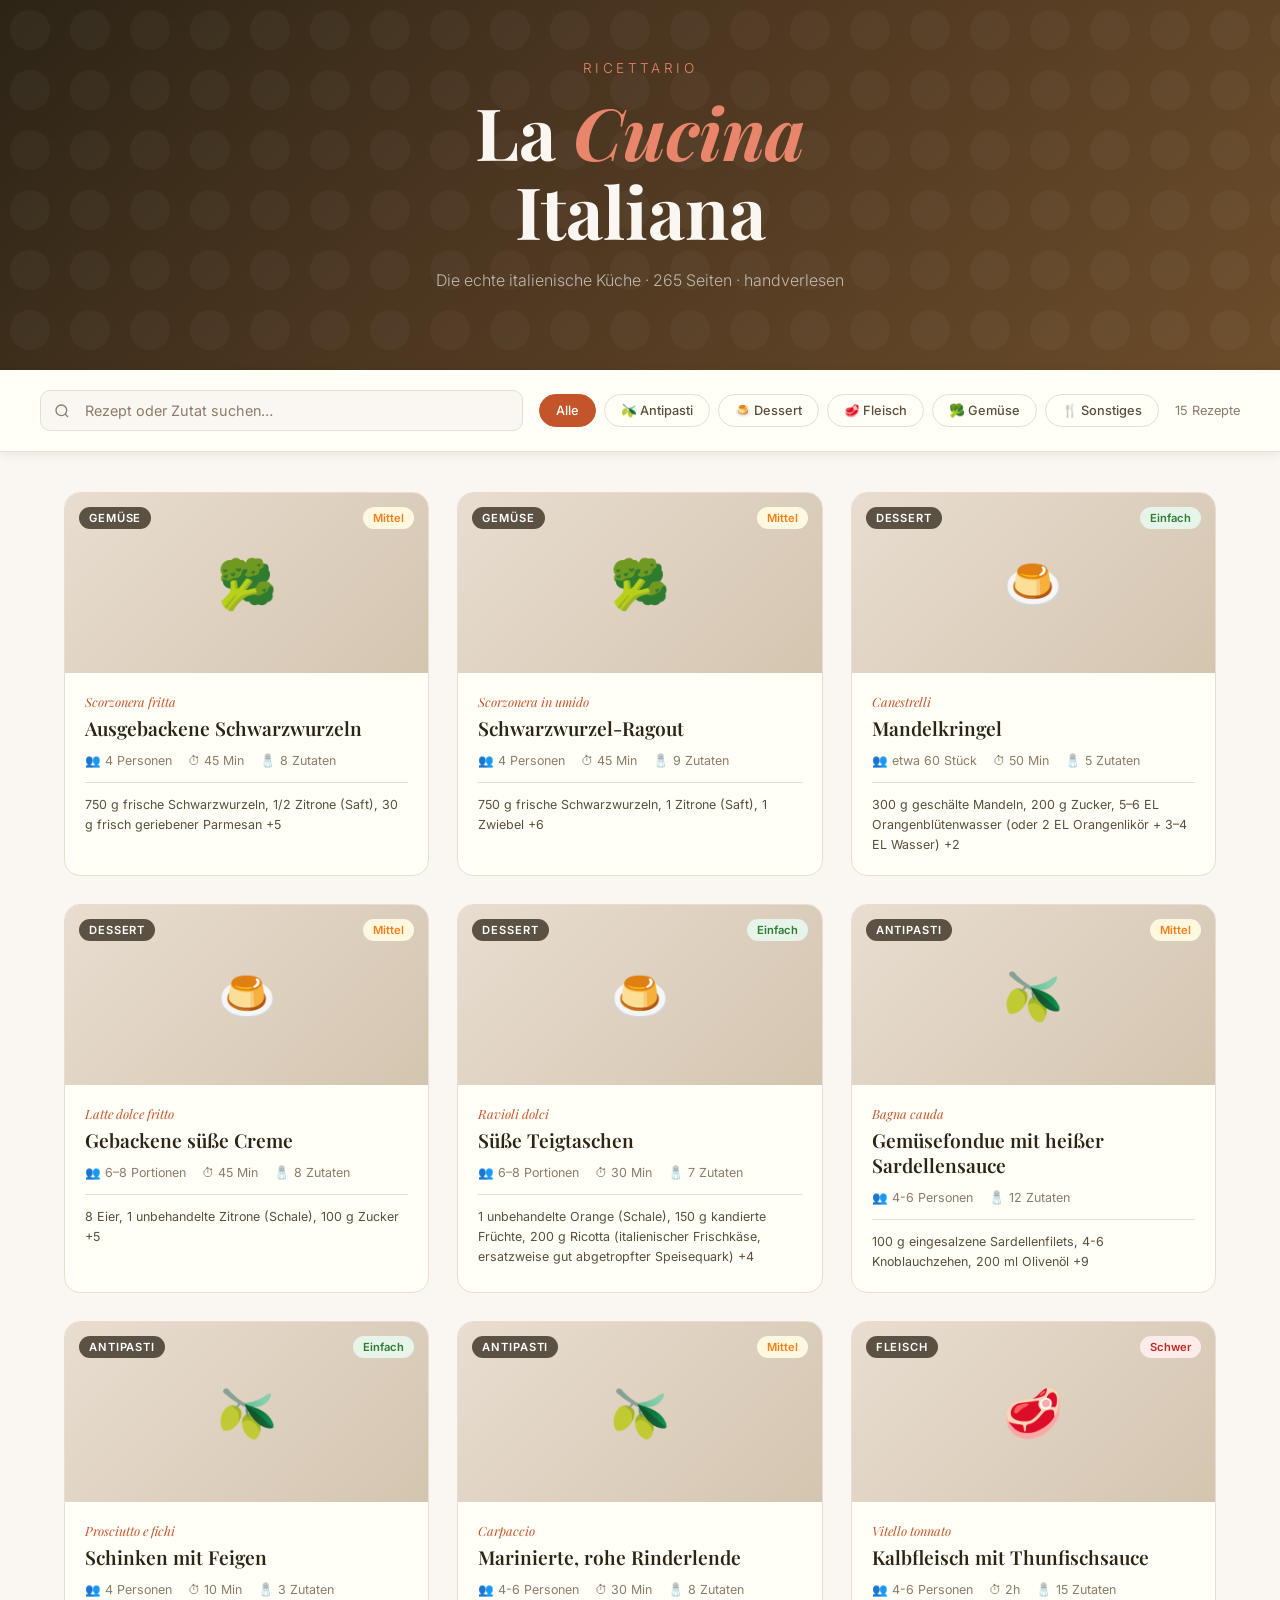
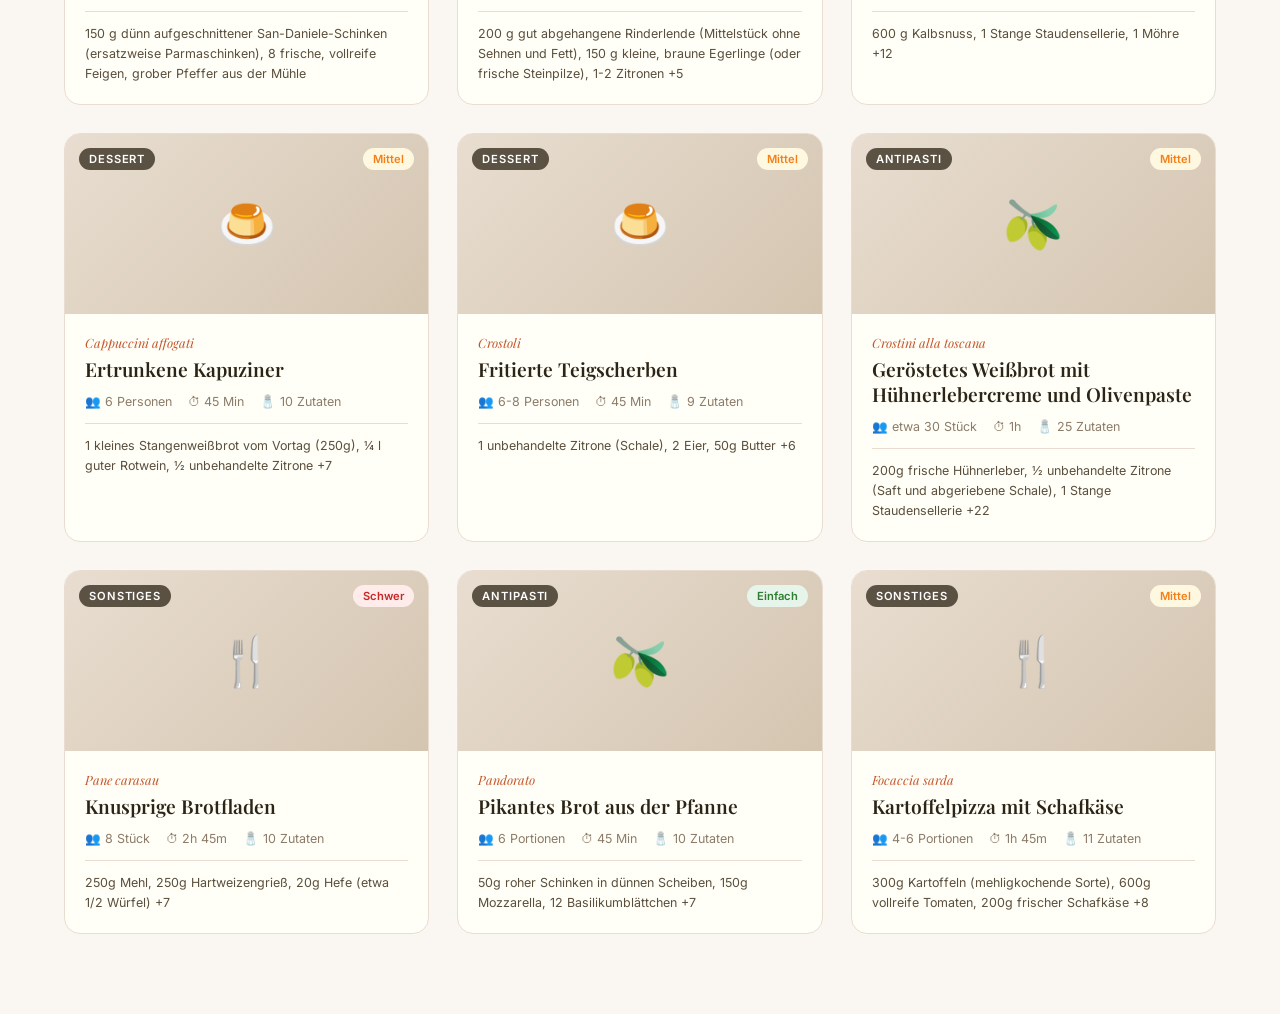
==== index.html @ 6981abd4 "Add files via upload" ====
<!DOCTYPE html>
<html lang="de">
<head>
  <meta charset="UTF-8">
  <meta name="viewport" content="width=device-width, initial-scale=1.0">
  <title>La Cucina Italiana</title>
  <style>
    @import url('https://fonts.googleapis.com/css2?family=Playfair+Display:ital,wght@0,400;0,600;0,700;1,400;1,600&family=Inter:wght@300;400;500;600&display=swap');

    :root {
      --terracotta: #C4552A;
      --terracotta-light: #E8856A;
      --olive: #6B7C47;
      --olive-light: #8FA05A;
      --cream: #FAF7F2;
      --warm-white: #FFFFF8;
      --text-dark: #2C2416;
      --text-mid: #5A4E3C;
      --text-light: #8C7B69;
      --border: #E8DDD0;
      --shadow: rgba(44, 36, 22, 0.08);
    }

    * { margin: 0; padding: 0; box-sizing: border-box; }

    body {
      font-family: 'Inter', sans-serif;
      background: var(--cream);
      color: var(--text-dark);
      min-height: 100vh;
    }

    /* ── HERO ── */
    .hero {
      background: linear-gradient(135deg, #2C2416 0%, #4A3520 40%, #6B4C2A 100%);
      padding: 60px 40px 80px;
      text-align: center;
      position: relative;
      overflow: hidden;
    }
    .hero::before {
      content: '';
      position: absolute;
      inset: 0;
      background: url("data:image/svg+xml,%3Csvg width='60' height='60' viewBox='0 0 60 60' xmlns='http://www.w3.org/2000/svg'%3E%3Cg fill='none' fill-rule='evenodd'%3E%3Cg fill='%23ffffff' fill-opacity='0.03'%3E%3Ccircle cx='30' cy='30' r='20'/%3E%3C/g%3E%3C/g%3E%3C/svg%3E");
    }
    .hero-subtitle {
      font-family: 'Inter', sans-serif;
      font-weight: 300;
      font-size: 0.85rem;
      letter-spacing: 0.25em;
      color: var(--terracotta-light);
      text-transform: uppercase;
      margin-bottom: 16px;
      position: relative;
    }
    .hero h1 {
      font-family: 'Playfair Display', serif;
      font-size: clamp(2.5rem, 6vw, 4.5rem);
      font-weight: 700;
      color: #FAF7F2;
      line-height: 1.1;
      position: relative;
    }
    .hero h1 em {
      font-style: italic;
      color: var(--terracotta-light);
    }
    .hero-desc {
      margin-top: 20px;
      font-size: 1rem;
      color: rgba(250, 247, 242, 0.65);
      font-weight: 300;
      position: relative;
    }

    /* ── SEARCH & FILTER BAR ── */
    .controls {
      background: var(--warm-white);
      border-bottom: 1px solid var(--border);
      padding: 20px 40px;
      display: flex;
      gap: 16px;
      align-items: center;
      flex-wrap: wrap;
      position: sticky;
      top: 0;
      z-index: 100;
      box-shadow: 0 2px 12px var(--shadow);
    }
    .search-wrap {
      flex: 1;
      min-width: 240px;
      position: relative;
    }
    .search-wrap svg {
      position: absolute;
      left: 14px;
      top: 50%;
      transform: translateY(-50%);
      color: var(--text-light);
      pointer-events: none;
    }
    .search-input {
      width: 100%;
      padding: 11px 16px 11px 44px;
      border: 1.5px solid var(--border);
      border-radius: 10px;
      font-size: 0.9rem;
      font-family: 'Inter', sans-serif;
      background: var(--cream);
      color: var(--text-dark);
      outline: none;
      transition: border-color 0.2s;
    }
    .search-input:focus { border-color: var(--terracotta); }
    .search-input::placeholder { color: var(--text-light); }

    .filter-group {
      display: flex;
      gap: 8px;
      flex-wrap: wrap;
    }
    .filter-btn {
      padding: 8px 16px;
      border: 1.5px solid var(--border);
      border-radius: 20px;
      background: transparent;
      font-size: 0.8rem;
      font-family: 'Inter', sans-serif;
      font-weight: 500;
      color: var(--text-mid);
      cursor: pointer;
      transition: all 0.2s;
      white-space: nowrap;
    }
    .filter-btn:hover { border-color: var(--terracotta); color: var(--terracotta); }
    .filter-btn.active {
      background: var(--terracotta);
      border-color: var(--terracotta);
      color: white;
    }

    .results-count {
      font-size: 0.8rem;
      color: var(--text-light);
      white-space: nowrap;
      margin-left: auto;
    }

    /* ── MAIN GRID ── */
    .main {
      max-width: 1200px;
      margin: 0 auto;
      padding: 40px 24px 80px;
    }

    .grid {
      display: grid;
      grid-template-columns: repeat(auto-fill, minmax(320px, 1fr));
      gap: 28px;
    }

    /* ── RECIPE CARD ── */
    .card {
      background: var(--warm-white);
      border-radius: 16px;
      overflow: hidden;
      border: 1px solid var(--border);
      cursor: pointer;
      transition: transform 0.25s, box-shadow 0.25s;
    }
    .card:hover {
      transform: translateY(-4px);
      box-shadow: 0 16px 40px var(--shadow);
    }
    .card-img {
      height: 180px;
      background: linear-gradient(135deg, #E8DDD0 0%, #D4C5B0 100%);
      display: flex;
      align-items: center;
      justify-content: center;
      font-size: 3rem;
      position: relative;
    }
    .card-category {
      position: absolute;
      top: 14px;
      left: 14px;
      background: rgba(44, 36, 22, 0.75);
      color: white;
      font-size: 0.7rem;
      font-weight: 600;
      letter-spacing: 0.08em;
      text-transform: uppercase;
      padding: 4px 10px;
      border-radius: 12px;
      backdrop-filter: blur(4px);
    }
    .card-diff {
      position: absolute;
      top: 14px;
      right: 14px;
      font-size: 0.7rem;
      font-weight: 600;
      padding: 4px 10px;
      border-radius: 12px;
    }
    .diff-Einfach { background: #E6F4EA; color: #2E7D32; }
    .diff-Mittel  { background: #FFF8E1; color: #F57F17; }
    .diff-Schwer  { background: #FDECEA; color: #C62828; }

    .card-body { padding: 20px; }
    .card-italian {
      font-family: 'Playfair Display', serif;
      font-style: italic;
      font-size: 0.8rem;
      color: var(--terracotta);
      margin-bottom: 6px;
    }
    .card-name {
      font-family: 'Playfair Display', serif;
      font-size: 1.2rem;
      font-weight: 600;
      color: var(--text-dark);
      line-height: 1.3;
      margin-bottom: 12px;
    }
    .card-meta {
      display: flex;
      gap: 16px;
      font-size: 0.78rem;
      color: var(--text-light);
    }
    .card-meta span {
      display: flex;
      align-items: center;
      gap: 4px;
    }
    .card-ingredients-preview {
      margin-top: 14px;
      font-size: 0.78rem;
      color: var(--text-mid);
      line-height: 1.6;
      border-top: 1px solid var(--border);
      padding-top: 12px;
    }

    /* ── EMPTY STATE ── */
    .empty {
      grid-column: 1 / -1;
      text-align: center;
      padding: 80px 20px;
    }
    .empty-icon { font-size: 4rem; margin-bottom: 16px; }
    .empty h3 { font-family: 'Playfair Display', serif; font-size: 1.4rem; margin-bottom: 8px; }
    .empty p { color: var(--text-light); font-size: 0.9rem; }

    /* ── MODAL ── */
    .modal-overlay {
      display: none;
      position: fixed;
      inset: 0;
      background: rgba(44, 36, 22, 0.6);
      z-index: 200;
      backdrop-filter: blur(4px);
      align-items: center;
      justify-content: center;
      padding: 20px;
    }
    .modal-overlay.open { display: flex; }
    .modal {
      background: var(--warm-white);
      border-radius: 20px;
      max-width: 680px;
      width: 100%;
      max-height: 90vh;
      overflow-y: auto;
      position: relative;
      animation: slideUp 0.3s ease;
    }
    @keyframes slideUp {
      from { opacity: 0; transform: translateY(20px); }
      to   { opacity: 1; transform: translateY(0); }
    }
    .modal-close {
      position: sticky;
      top: 0;
      display: flex;
      justify-content: flex-end;
      padding: 16px 20px 0;
      background: var(--warm-white);
      z-index: 1;
    }
    .modal-close button {
      width: 36px; height: 36px;
      border-radius: 50%;
      border: 1.5px solid var(--border);
      background: white;
      cursor: pointer;
      font-size: 1.1rem;
      color: var(--text-mid);
      display: flex; align-items: center; justify-content: center;
      transition: background 0.2s;
    }
    .modal-close button:hover { background: var(--cream); }

    .modal-content { padding: 8px 32px 40px; }
    .modal-header { margin-bottom: 24px; }
    .modal-italian {
      font-family: 'Playfair Display', serif;
      font-style: italic;
      color: var(--terracotta);
      font-size: 0.95rem;
      margin-bottom: 6px;
    }
    .modal-title {
      font-family: 'Playfair Display', serif;
      font-size: 2rem;
      font-weight: 700;
      line-height: 1.2;
      margin-bottom: 16px;
    }
    .modal-badges {
      display: flex;
      gap: 10px;
      flex-wrap: wrap;
    }
    .badge {
      padding: 5px 12px;
      border-radius: 14px;
      font-size: 0.78rem;
      font-weight: 500;
      background: var(--cream);
      color: var(--text-mid);
      border: 1px solid var(--border);
    }
    .badge-cat { background: #FFF3ED; color: var(--terracotta); border-color: #FDDBC8; }

    .modal-section { margin-top: 28px; }
    .modal-section h3 {
      font-family: 'Playfair Display', serif;
      font-size: 1.1rem;
      font-weight: 600;
      color: var(--text-dark);
      margin-bottom: 14px;
      display: flex;
      align-items: center;
      gap: 8px;
    }
    .modal-section h3::after {
      content: '';
      flex: 1;
      height: 1px;
      background: var(--border);
    }

    .ingredients-list {
      display: grid;
      grid-template-columns: 1fr 1fr;
      gap: 8px;
      list-style: none;
    }
    .ingredients-list li {
      font-size: 0.88rem;
      color: var(--text-mid);
      padding: 7px 12px;
      background: var(--cream);
      border-radius: 8px;
      border-left: 3px solid var(--terracotta-light);
      line-height: 1.4;
    }

    .steps-list {
      list-style: none;
      display: flex;
      flex-direction: column;
      gap: 14px;
    }
    .steps-list li {
      display: flex;
      gap: 14px;
      align-items: flex-start;
    }
    .step-num {
      min-width: 28px; height: 28px;
      background: var(--terracotta);
      color: white;
      border-radius: 50%;
      display: flex; align-items: center; justify-content: center;
      font-size: 0.78rem;
      font-weight: 700;
      flex-shrink: 0;
      margin-top: 1px;
    }
    .steps-list li p {
      font-size: 0.9rem;
      color: var(--text-mid);
      line-height: 1.65;
      padding-top: 4px;
    }

    .tips-box {
      background: #FFF8E6;
      border: 1px solid #FFE4A0;
      border-radius: 12px;
      padding: 16px 18px;
      font-size: 0.88rem;
      color: #6B5A1E;
      line-height: 1.6;
    }

    .modal-print {
      margin-top: 28px;
      display: flex;
      justify-content: center;
    }
    .btn-print {
      padding: 10px 24px;
      background: var(--terracotta);
      color: white;
      border: none;
      border-radius: 10px;
      font-size: 0.88rem;
      font-family: 'Inter', sans-serif;
      font-weight: 500;
      cursor: pointer;
      display: flex;
      align-items: center;
      gap: 8px;
      transition: background 0.2s;
    }
    .btn-print:hover { background: #A83E1E; }

    /* ── PRINT ── */
    @media print {
      .hero, .controls, .grid { display: none !important; }
      .modal-overlay { display: block !important; position: static; background: none; }
      .modal { box-shadow: none; max-height: none; overflow: visible; }
      .modal-close, .modal-print { display: none; }
    }

    /* ── RESPONSIVE ── */
    @media (max-width: 640px) {
      .hero { padding: 40px 20px 60px; }
      .controls { padding: 14px 16px; }
      .main { padding: 24px 16px 60px; }
      .grid { grid-template-columns: 1fr; gap: 18px; }
      .ingredients-list { grid-template-columns: 1fr; }
      .modal-content { padding: 8px 20px 32px; }
      .modal-title { font-size: 1.5rem; }
    }
  </style>
</head>
<body>

<!-- HERO -->
<header class="hero">
  <p class="hero-subtitle">Ricettario</p>
  <h1>La <em>Cucina</em><br>Italiana</h1>
  <p class="hero-desc">Die echte italienische Küche · 265 Seiten · handverlesen</p>
</header>

<!-- CONTROLS -->
<div class="controls">
  <div class="search-wrap">
    <svg width="16" height="16" viewBox="0 0 24 24" fill="none" stroke="currentColor" stroke-width="2">
      <circle cx="11" cy="11" r="8"/><line x1="21" y1="21" x2="16.65" y2="16.65"/>
    </svg>
    <input type="text" class="search-input" id="searchInput" placeholder="Rezept oder Zutat suchen…">
  </div>
  <div class="filter-group" id="categoryFilters"></div>
  <span class="results-count" id="resultsCount"></span>
</div>

<!-- GRID -->
<main class="main">
  <div class="grid" id="recipeGrid"></div>
</main>

<!-- MODAL -->
<div class="modal-overlay" id="modalOverlay">
  <div class="modal" id="modal">
    <div class="modal-close"><button id="modalClose">✕</button></div>
    <div class="modal-content" id="modalContent"></div>
  </div>
</div>

<script>
// ── DATA ──────────────────────────────────────────────────────────────────────
// Recipes werden aus recipes.json geladen (oder hier direkt eingebettet)
let RECIPES = [];

// Category emojis
const CAT_EMOJI = {
  'Antipasti': '🫒', 'Pasta': '🍝', 'Risotto': '🍚',
  'Suppe': '🍲', 'Fisch': '🐟', 'Fleisch': '🥩',
  'Gemüse': '🥦', 'Dessert': '🍮', 'Sonstiges': '🍴'
};

// ── STATE ─────────────────────────────────────────────────────────────────────
let activeCategory = 'Alle';
let searchQuery = '';

// ── RENDER ────────────────────────────────────────────────────────────────────
function getFilteredRecipes() {
  return RECIPES.filter(r => {
    const matchCat = activeCategory === 'Alle' || r.category === activeCategory;
    const q = searchQuery.toLowerCase();
    const matchSearch = !q ||
      r.name?.toLowerCase().includes(q) ||
      r.name_italian?.toLowerCase().includes(q) ||
      r.ingredients?.some(i => i.toLowerCase().includes(q));
    return matchCat && matchSearch;
  });
}

function renderFilters() {
  const cats = ['Alle', ...new Set(RECIPES.map(r => r.category).filter(Boolean).sort())];
  const wrap = document.getElementById('categoryFilters');
  wrap.innerHTML = cats.map(cat =>
    `<button class="filter-btn ${cat === activeCategory ? 'active' : ''}" data-cat="${cat}">${CAT_EMOJI[cat] || ''} ${cat}</button>`
  ).join('');
}

function formatTime(min) {
  if (!min) return null;
  if (min < 60) return min + ' Min';
  const h = Math.floor(min / 60), m = min % 60;
  return m ? `${h}h ${m}m` : `${h}h`;
}

function renderGrid() {
  const recipes = getFilteredRecipes();
  const grid = document.getElementById('recipeGrid');
  document.getElementById('resultsCount').textContent = `${recipes.length} Rezept${recipes.length !== 1 ? 'e' : ''}`;

  if (recipes.length === 0) {
    grid.innerHTML = `
      <div class="empty">
        <div class="empty-icon">🔍</div>
        <h3>Keine Rezepte gefunden</h3>
        <p>Versuch einen anderen Suchbegriff oder Filter.</p>
      </div>`;
    return;
  }

  grid.innerHTML = recipes.map((r, i) => {
    const totalTime = (r.prep_time || 0) + (r.cook_time || 0);
    const timeStr = formatTime(totalTime);
    const ing3 = r.ingredients?.slice(0, 3).join(', ');
    const more = r.ingredients?.length > 3 ? ` +${r.ingredients.length - 3}` : '';
    return `
      <div class="card" data-idx="${RECIPES.indexOf(r)}">
        <div class="card-img">
          <span>${CAT_EMOJI[r.category] || '🍴'}</span>
          <span class="card-category">${r.category || 'Sonstiges'}</span>
          ${r.difficulty ? `<span class="card-diff diff-${r.difficulty}">${r.difficulty}</span>` : ''}
        </div>
        <div class="card-body">
          ${r.name_italian ? `<p class="card-italian">${r.name_italian}</p>` : ''}
          <h2 class="card-name">${r.name}</h2>
          <div class="card-meta">
            ${r.servings ? `<span>👥 ${r.servings}</span>` : ''}
            ${timeStr ? `<span>⏱ ${timeStr}</span>` : ''}
            ${r.ingredients?.length ? `<span>🧂 ${r.ingredients.length} Zutaten</span>` : ''}
          </div>
          ${ing3 ? `<p class="card-ingredients-preview">${ing3}${more}</p>` : ''}
        </div>
      </div>`;
  }).join('');
}

function openModal(recipe) {
  const totalTime = (recipe.prep_time || 0) + (recipe.cook_time || 0);
  const html = `
    <div class="modal-header">
      ${recipe.name_italian ? `<p class="modal-italian">${recipe.name_italian}</p>` : ''}
      <h2 class="modal-title">${recipe.name}</h2>
      <div class="modal-badges">
        ${recipe.category ? `<span class="badge badge-cat">${CAT_EMOJI[recipe.category] || ''} ${recipe.category}</span>` : ''}
        ${recipe.difficulty ? `<span class="badge diff-${recipe.difficulty}">${recipe.difficulty}</span>` : ''}
        ${recipe.servings ? `<span class="badge">👥 ${recipe.servings}</span>` : ''}
        ${recipe.prep_time ? `<span class="badge">⚡ Vorbereitung: ${formatTime(recipe.prep_time)}</span>` : ''}
        ${recipe.cook_time ? `<span class="badge">🔥 Kochen: ${formatTime(recipe.cook_time)}</span>` : ''}
        ${totalTime > 0 ? `<span class="badge">⏱ Gesamt: ${formatTime(totalTime)}</span>` : ''}
      </div>
    </div>

    ${recipe.ingredients?.length ? `
    <div class="modal-section">
      <h3>Zutaten</h3>
      <ul class="ingredients-list">
        ${recipe.ingredients.map(i => `<li>${i}</li>`).join('')}
      </ul>
    </div>` : ''}

    ${recipe.steps?.length ? `
    <div class="modal-section">
      <h3>Zubereitung</h3>
      <ol class="steps-list">
        ${recipe.steps.map((s, i) => `<li><span class="step-num">${i+1}</span><p>${s}</p></li>`).join('')}
      </ol>
    </div>` : ''}

    ${recipe.tips ? `
    <div class="modal-section">
      <h3>Tipp</h3>
      <div class="tips-box">💡 ${recipe.tips}</div>
    </div>` : ''}

    <div class="modal-print">
      <button class="btn-print" onclick="window.print()">🖨 Rezept drucken</button>
    </div>
  `;
  document.getElementById('modalContent').innerHTML = html;
  document.getElementById('modalOverlay').classList.add('open');
  document.body.style.overflow = 'hidden';
}

function closeModal() {
  document.getElementById('modalOverlay').classList.remove('open');
  document.body.style.overflow = '';
}

// ── EVENTS ────────────────────────────────────────────────────────────────────
document.getElementById('searchInput').addEventListener('input', e => {
  searchQuery = e.target.value;
  renderGrid();
});

document.getElementById('categoryFilters').addEventListener('click', e => {
  const btn = e.target.closest('.filter-btn');
  if (!btn) return;
  activeCategory = btn.dataset.cat;
  renderFilters();
  renderGrid();
});

document.getElementById('recipeGrid').addEventListener('click', e => {
  const card = e.target.closest('.card');
  if (!card) return;
  openModal(RECIPES[parseInt(card.dataset.idx)]);
});

document.getElementById('modalClose').addEventListener('click', closeModal);
document.getElementById('modalOverlay').addEventListener('click', e => {
  if (e.target === e.currentTarget) closeModal();
});
document.addEventListener('keydown', e => {
  if (e.key === 'Escape') closeModal();
});

// ── LOAD DATA ─────────────────────────────────────────────────────────────────
async function loadRecipes() {
  try {
    const res = await fetch('recipes.json');
    const all = await res.json();
    // Filter: nur Rezepte mit echten Zutaten
    RECIPES = all.filter(r => r.ingredients && r.ingredients.length > 0);
  } catch {
    // Fallback: direkt eingebettete Demo-Daten
    RECIPES = DEMO_RECIPES;
  }
  renderFilters();
  renderGrid();
}

// Demo-Daten als Fallback (werden überschrieben sobald recipes.json existiert)
const DEMO_RECIPES = [
  {
    name: "Kalbfleisch mit Thunfischsauce",
    name_italian: "Vitello tonnato",
    category: "Fleisch",
    servings: "6 Personen",
    prep_time: 30,
    cook_time: 90,
    difficulty: "Schwer",
    ingredients: ["800g Kalbskeule","1 Dose Thunfisch","4 Sardellenfilets","3 EL Kapern","2 Eigelb","150ml Olivenöl","Zitronensaft","Salz, Pfeffer","1 Zwiebel","1 Karotte","1 Stange Sellerie","Lorbeerblatt","Weißwein","Brühe"],
    steps: [
      "Kalbskeule mit Gemüse und Weißwein in Brühe ca. 90 Min. gar kochen, abkühlen lassen.",
      "Thunfisch mit Sardellen, Kapern, Eigelb und Zitronensaft pürieren.",
      "Olivenöl tropfenweise einarbeiten bis cremige Sauce entsteht.",
      "Kalbfleisch dünn aufschneiden, mit Sauce bedecken und 2h kalt stellen."
    ],
    tips: "Ein Tag vorher zubereiten – die Sauce zieht besser ein.",
    page: 99
  }
];

loadRecipes();
</script>
</body>
</html>
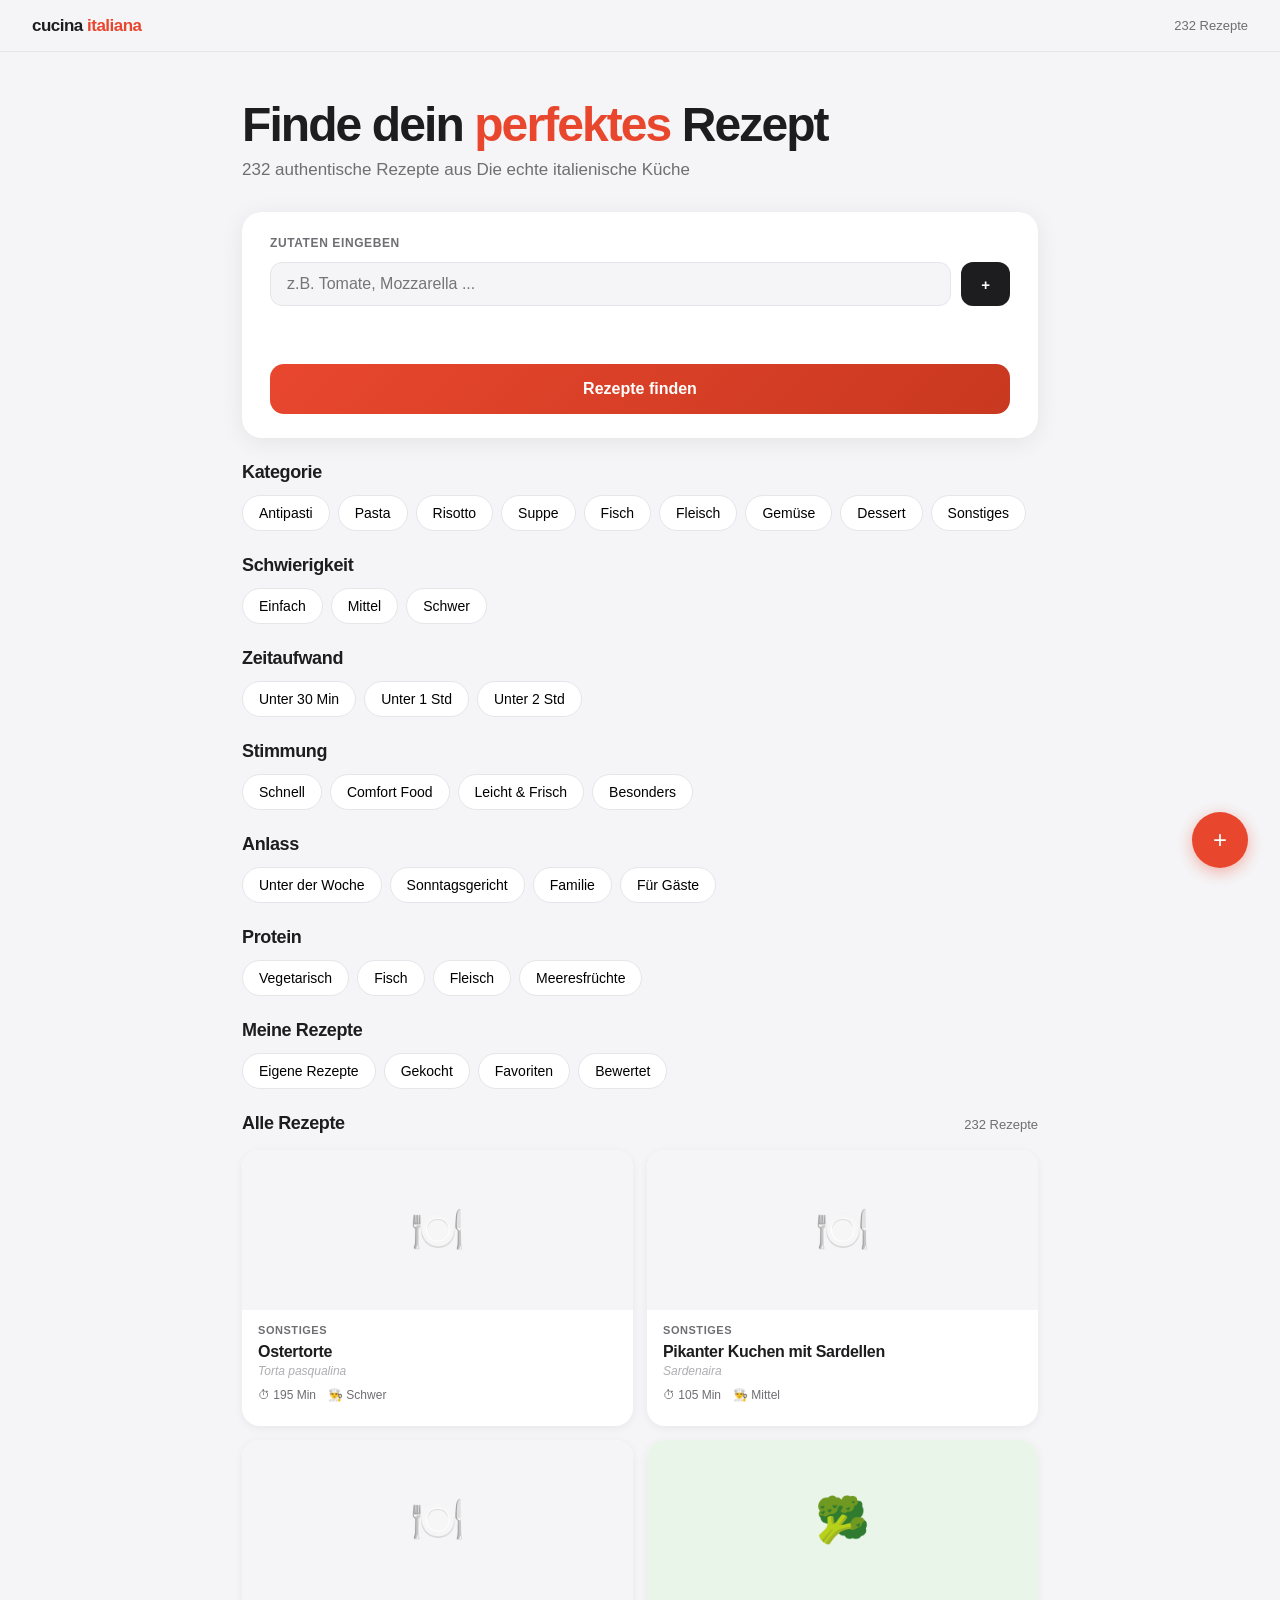
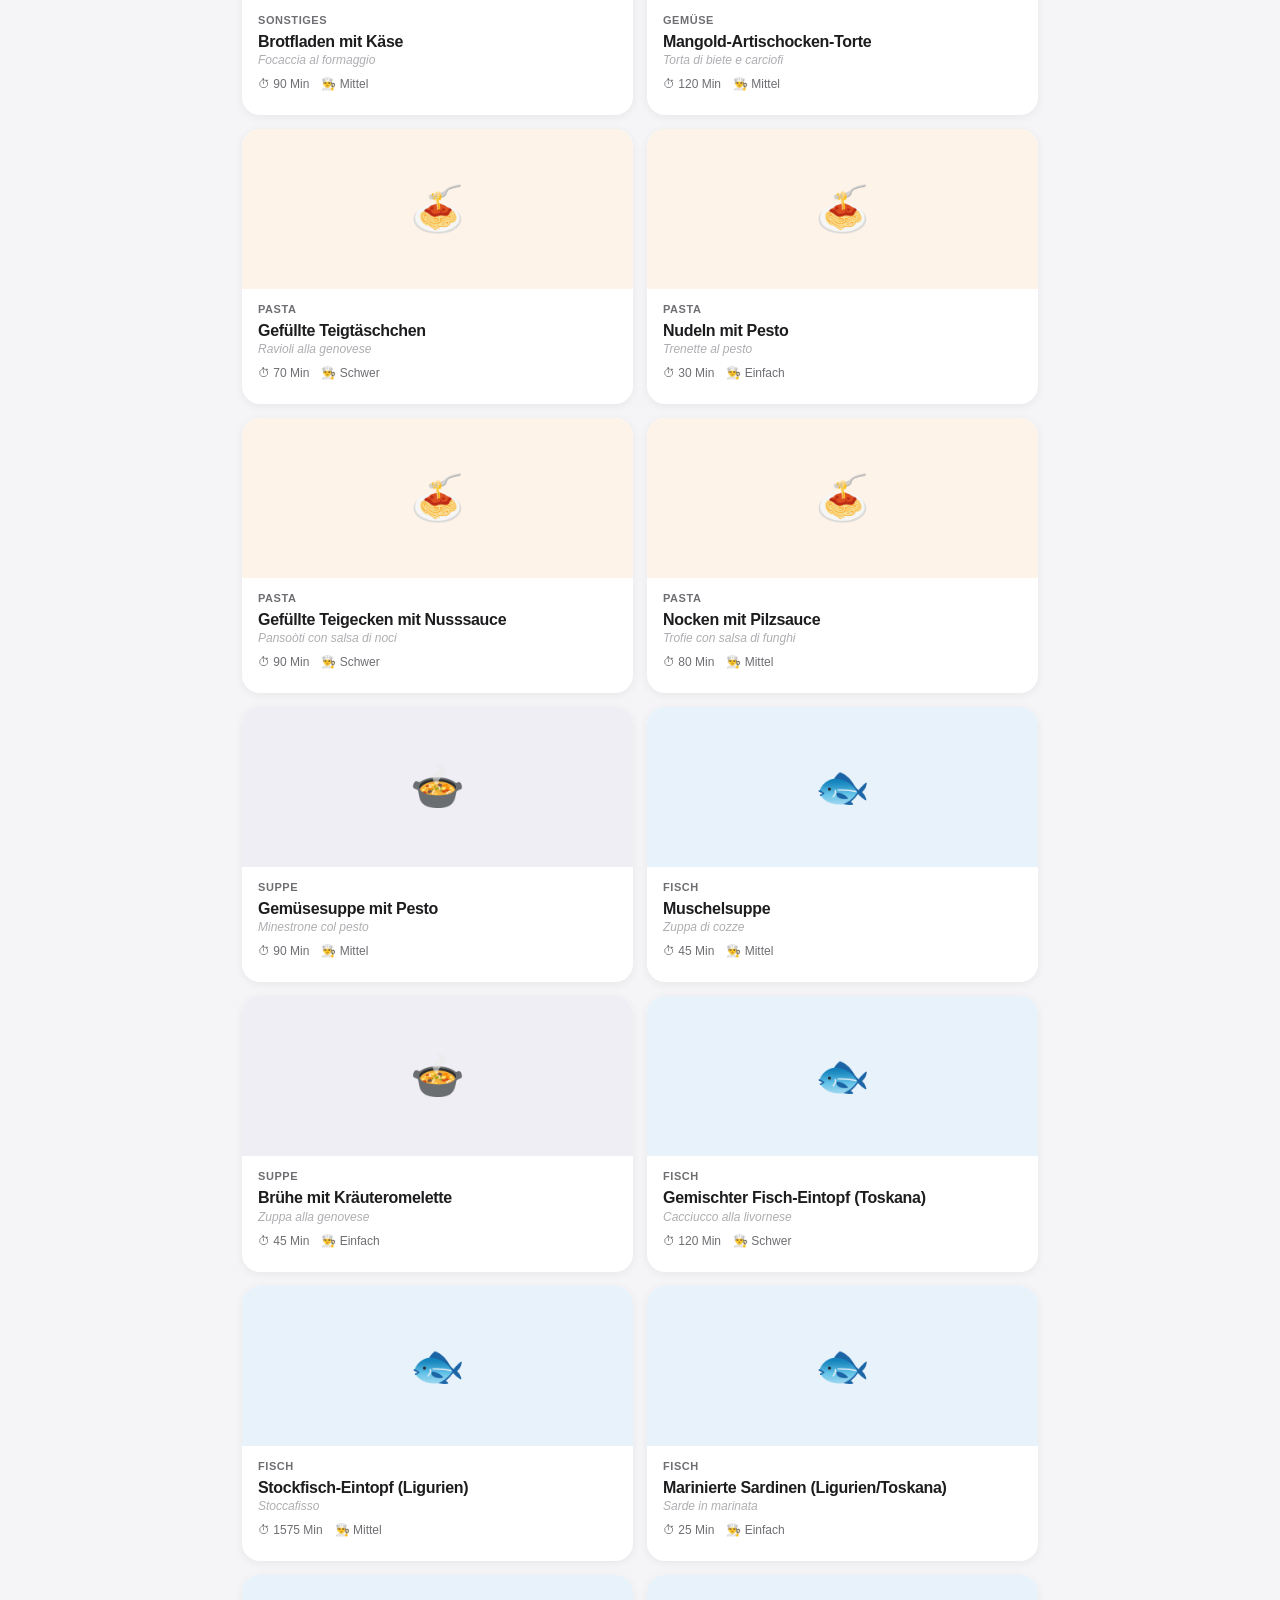
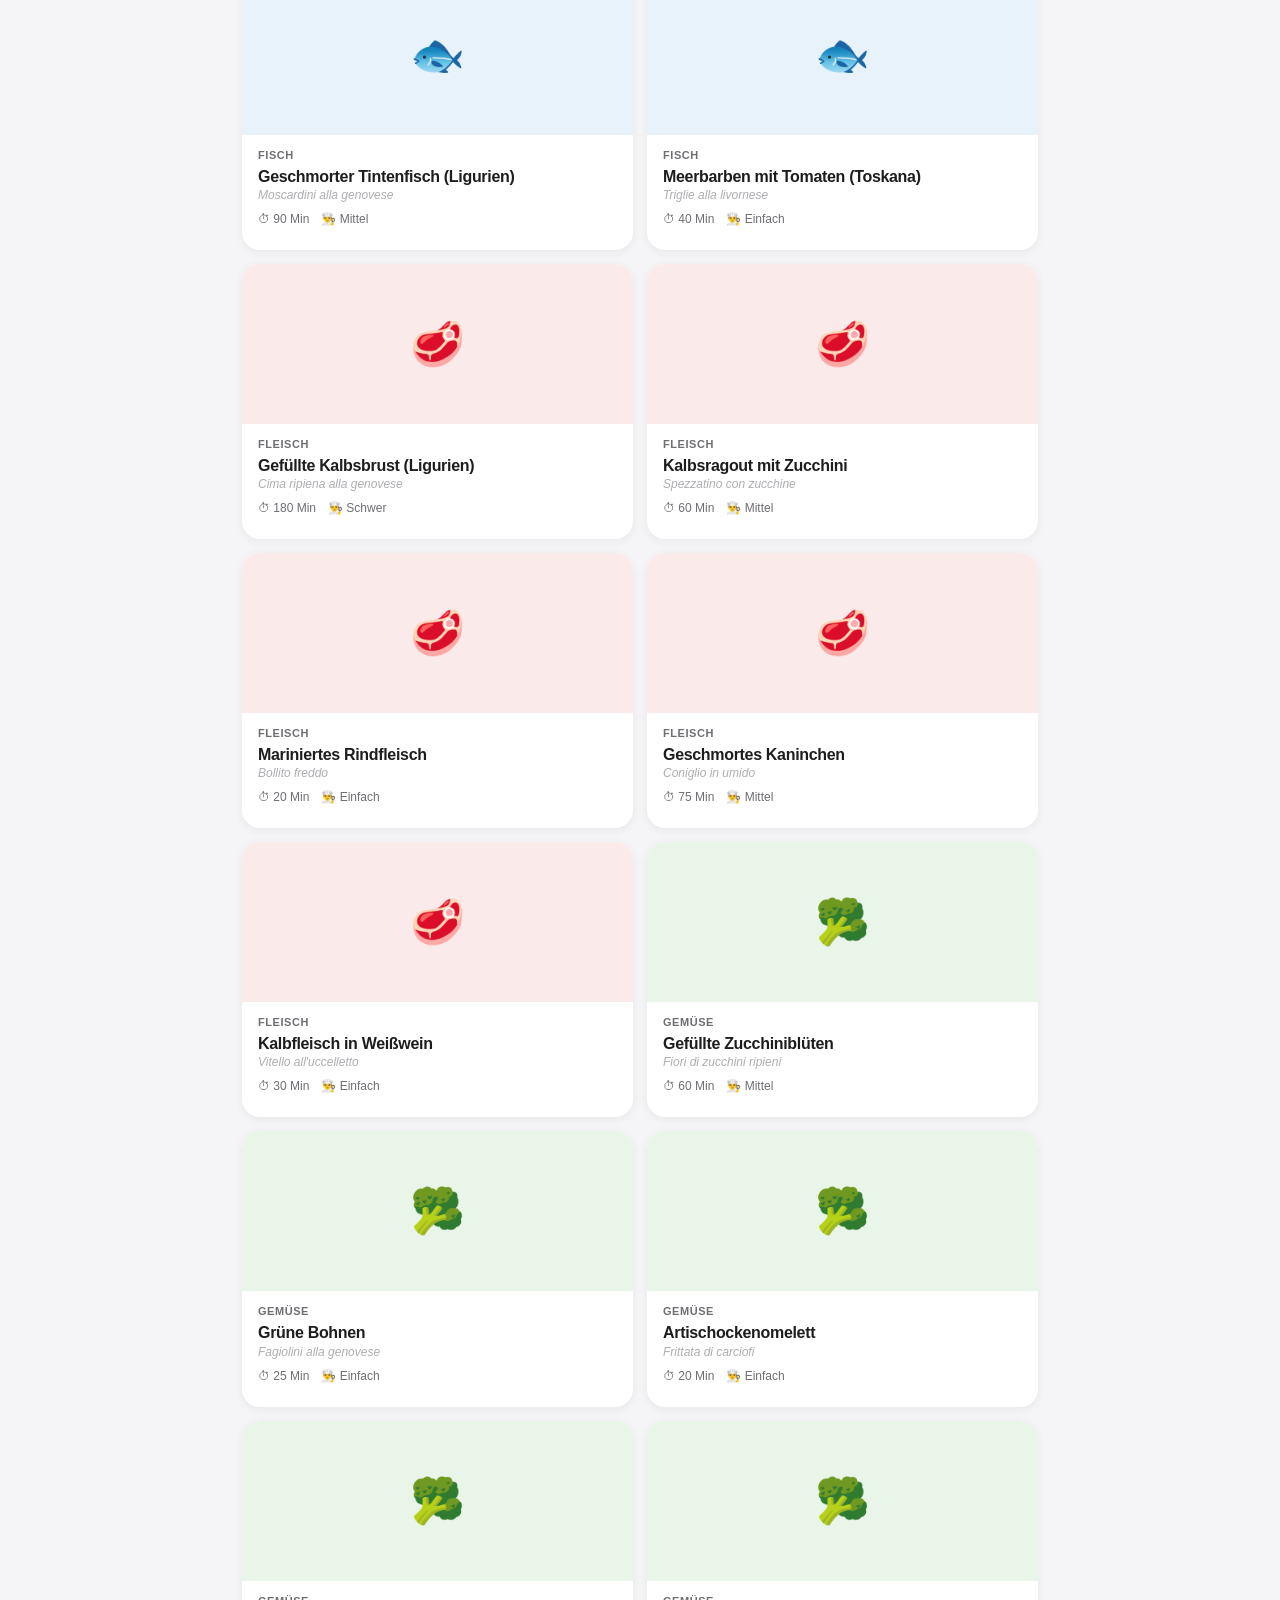
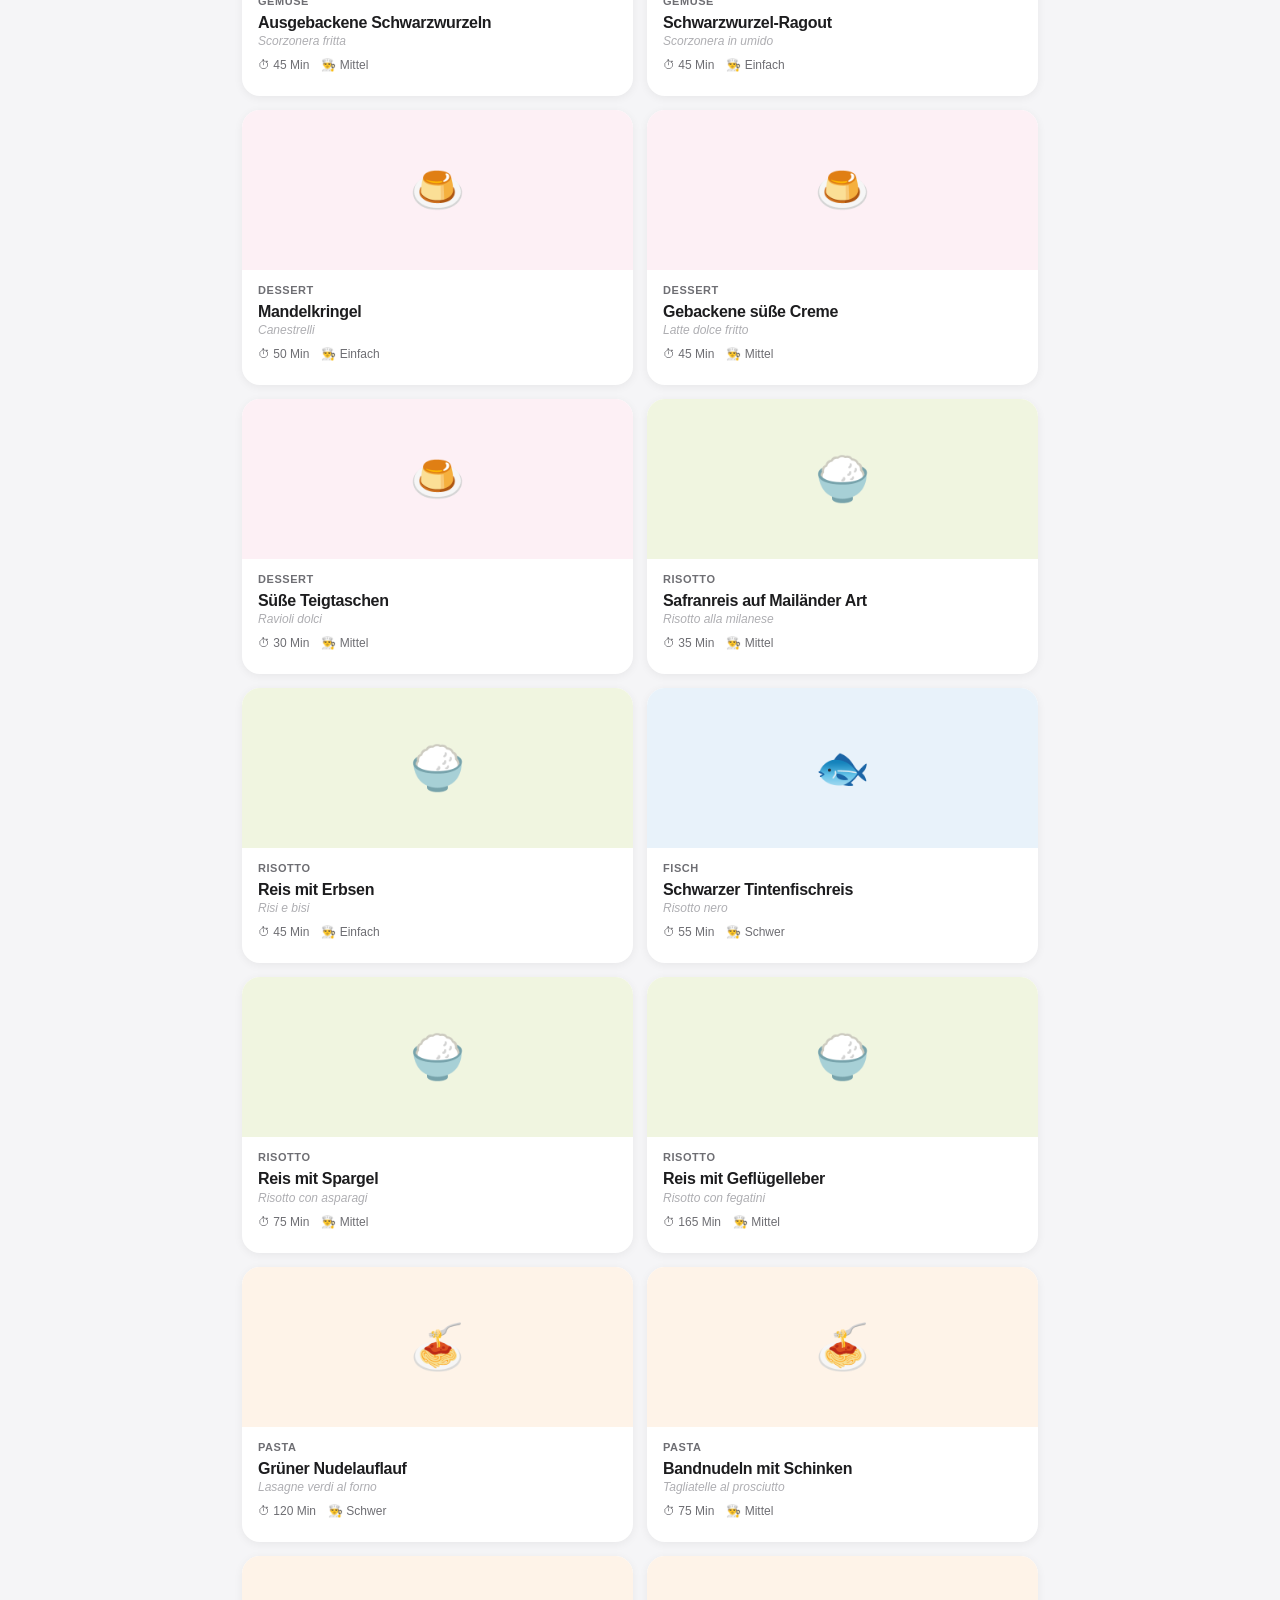
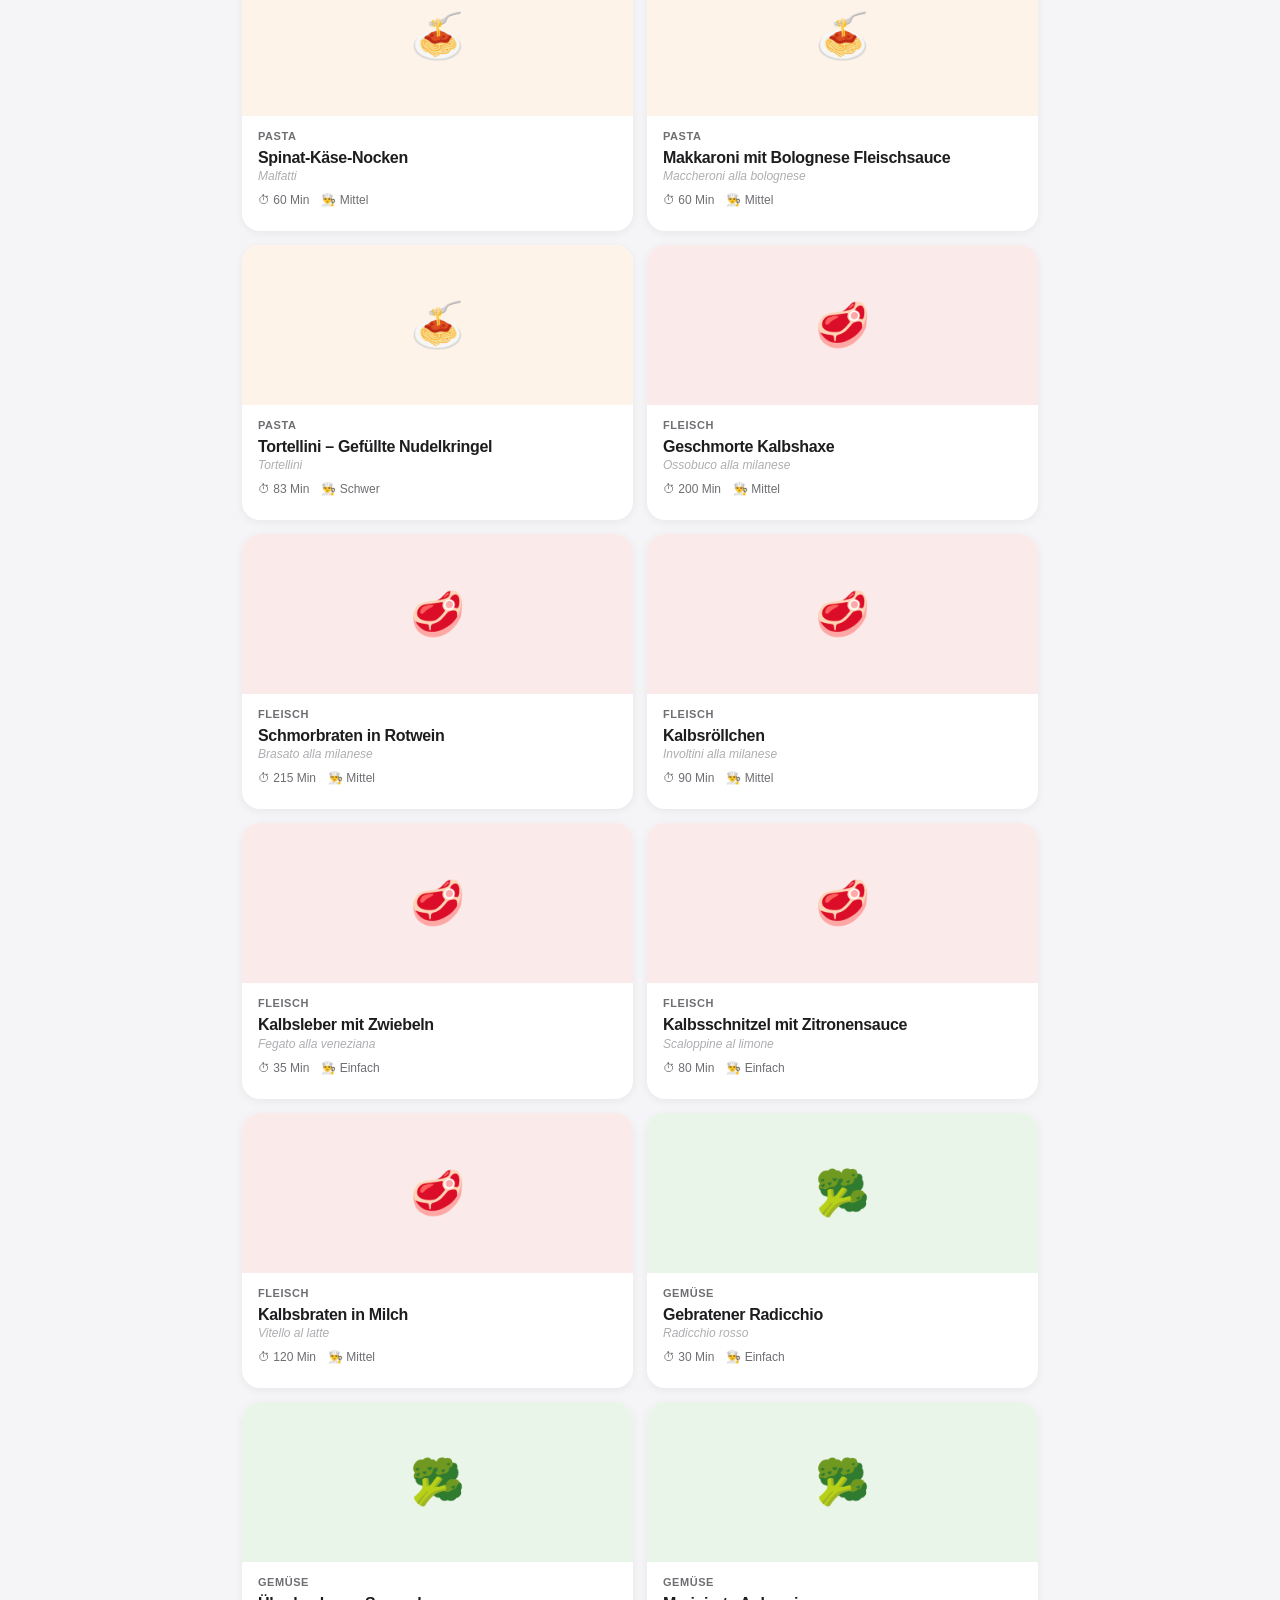
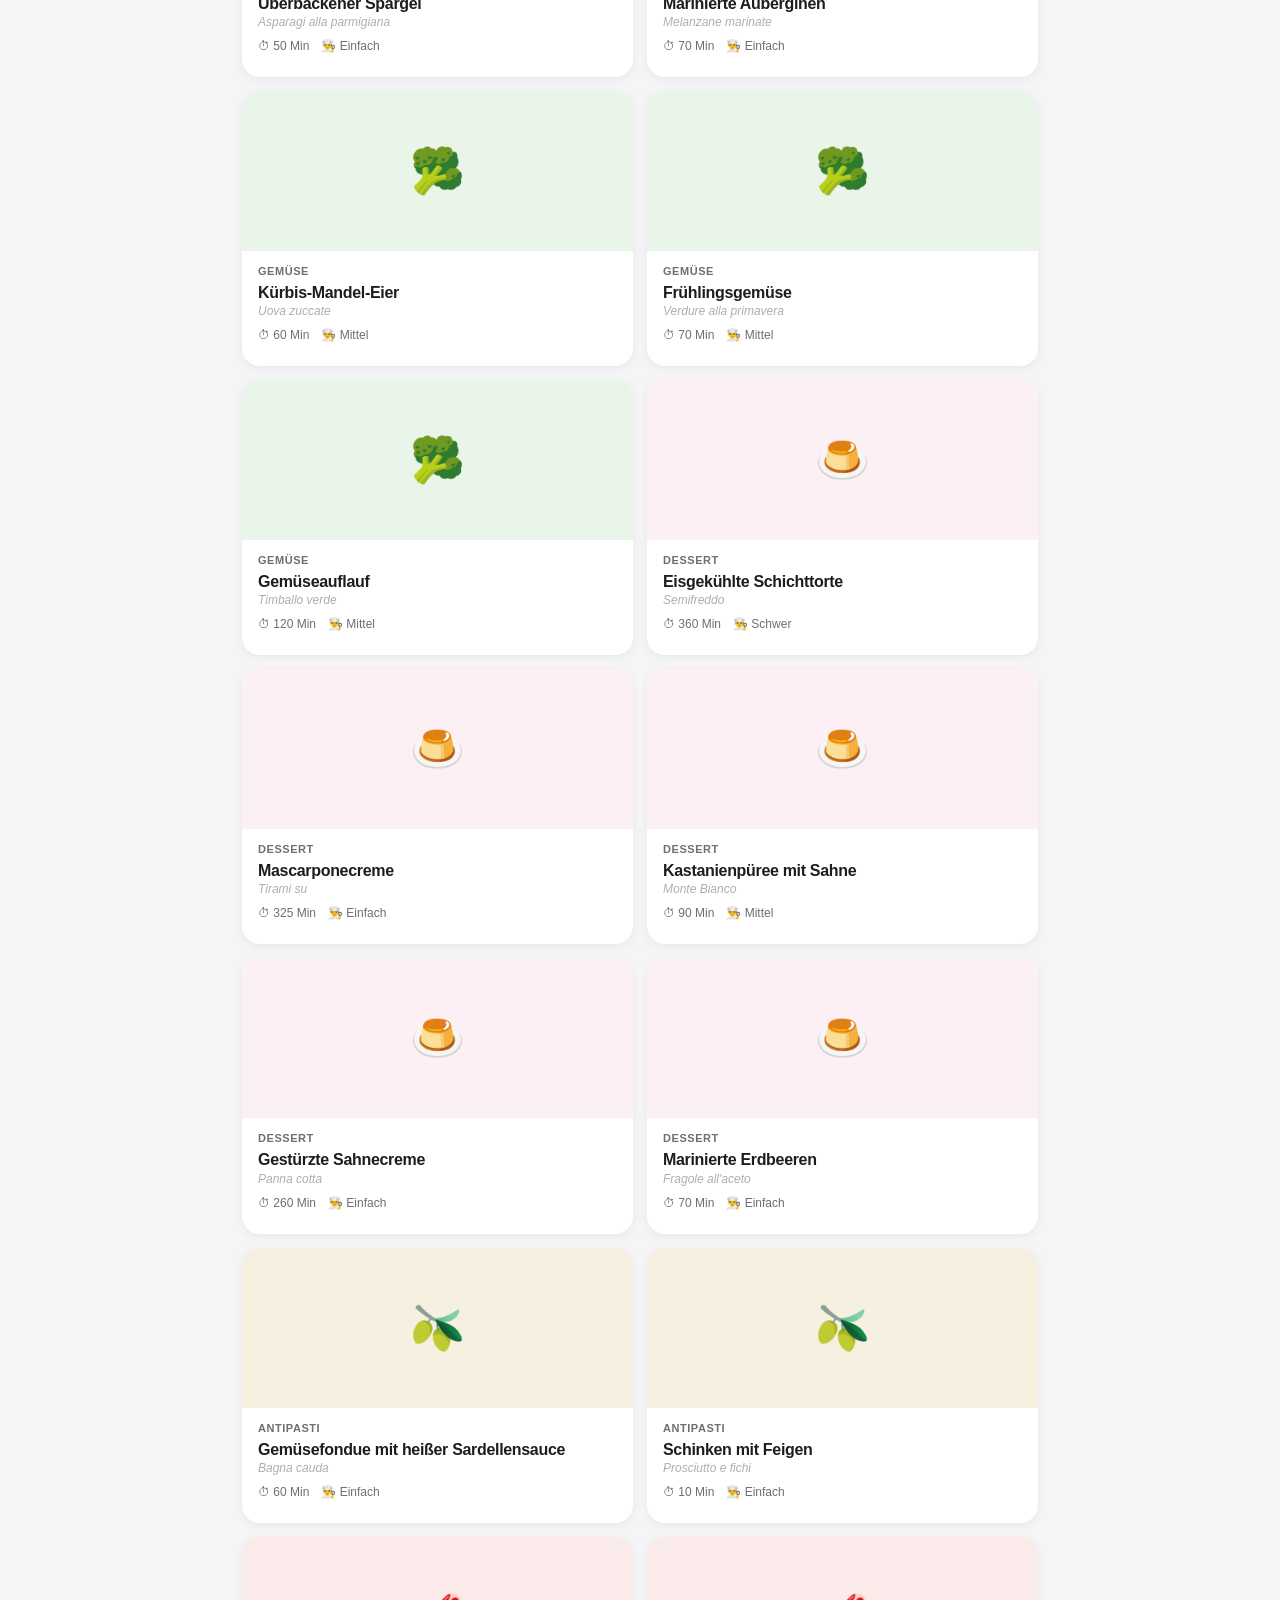
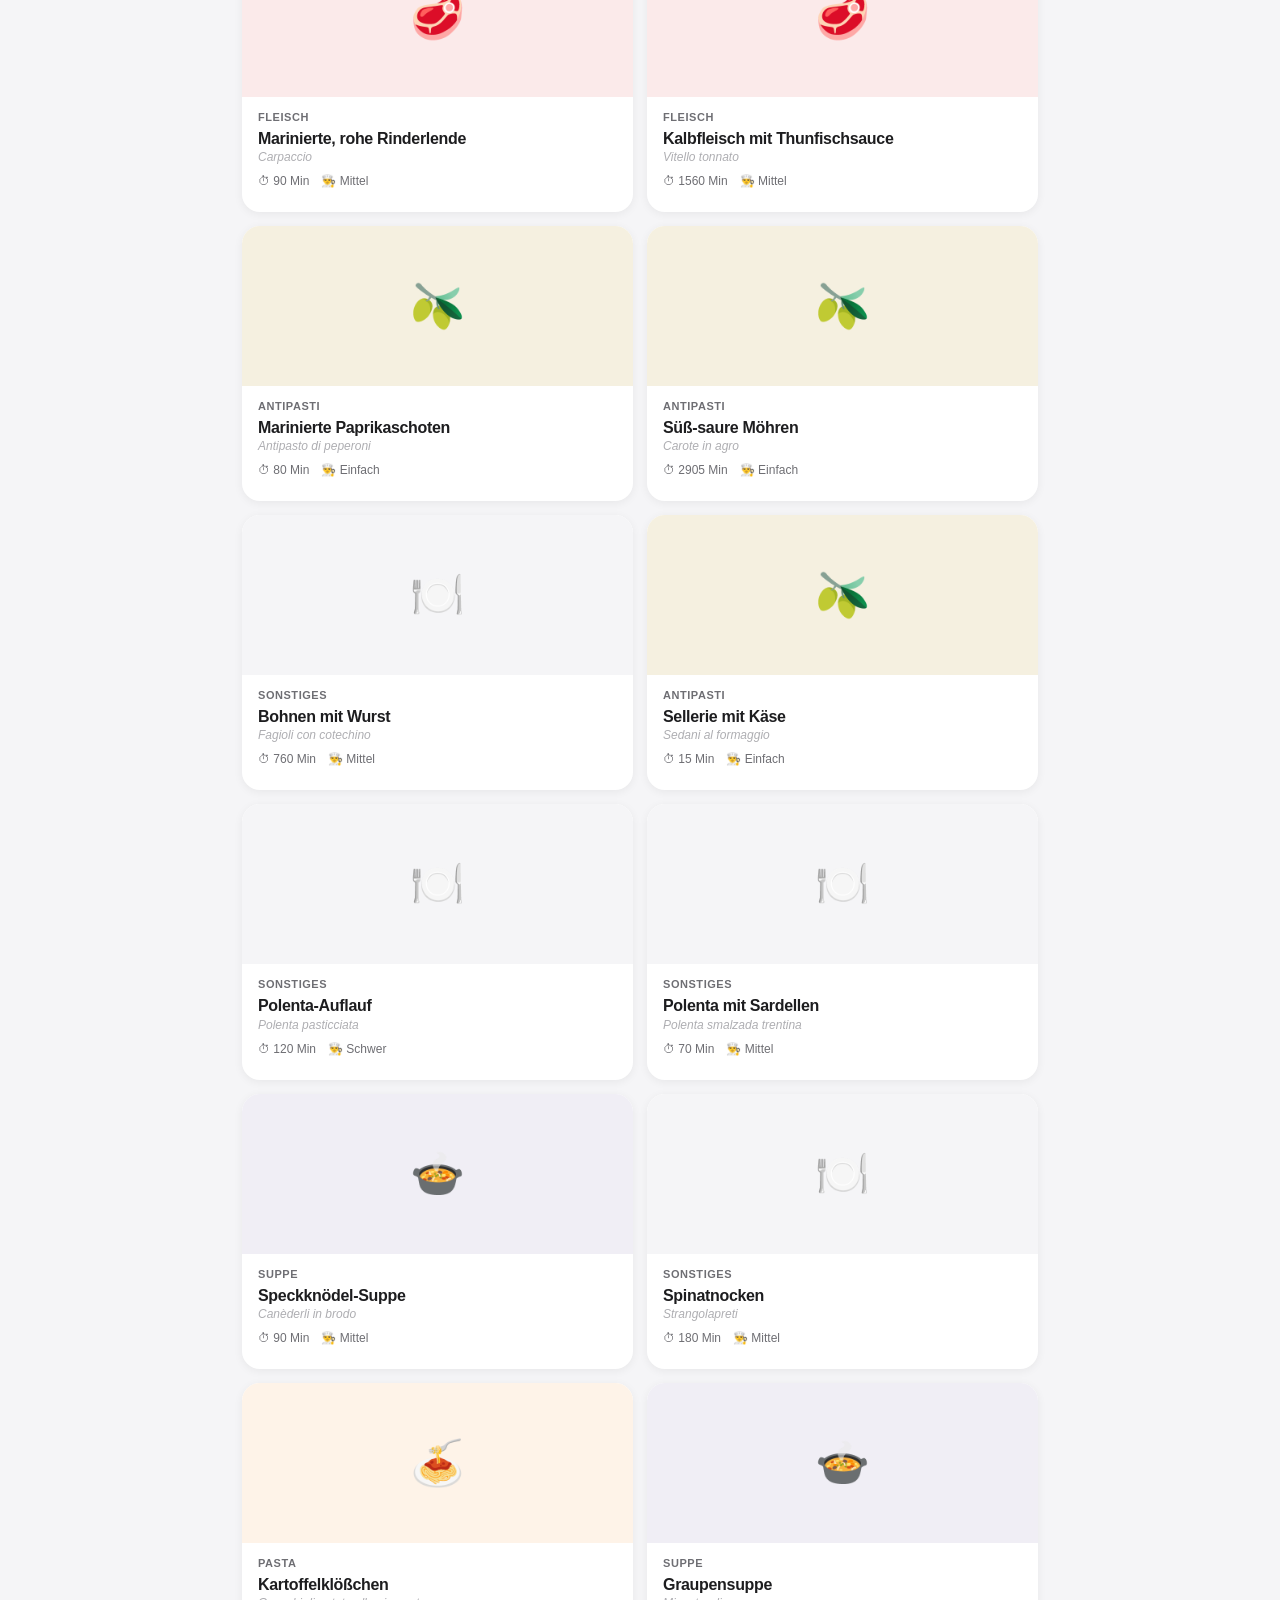
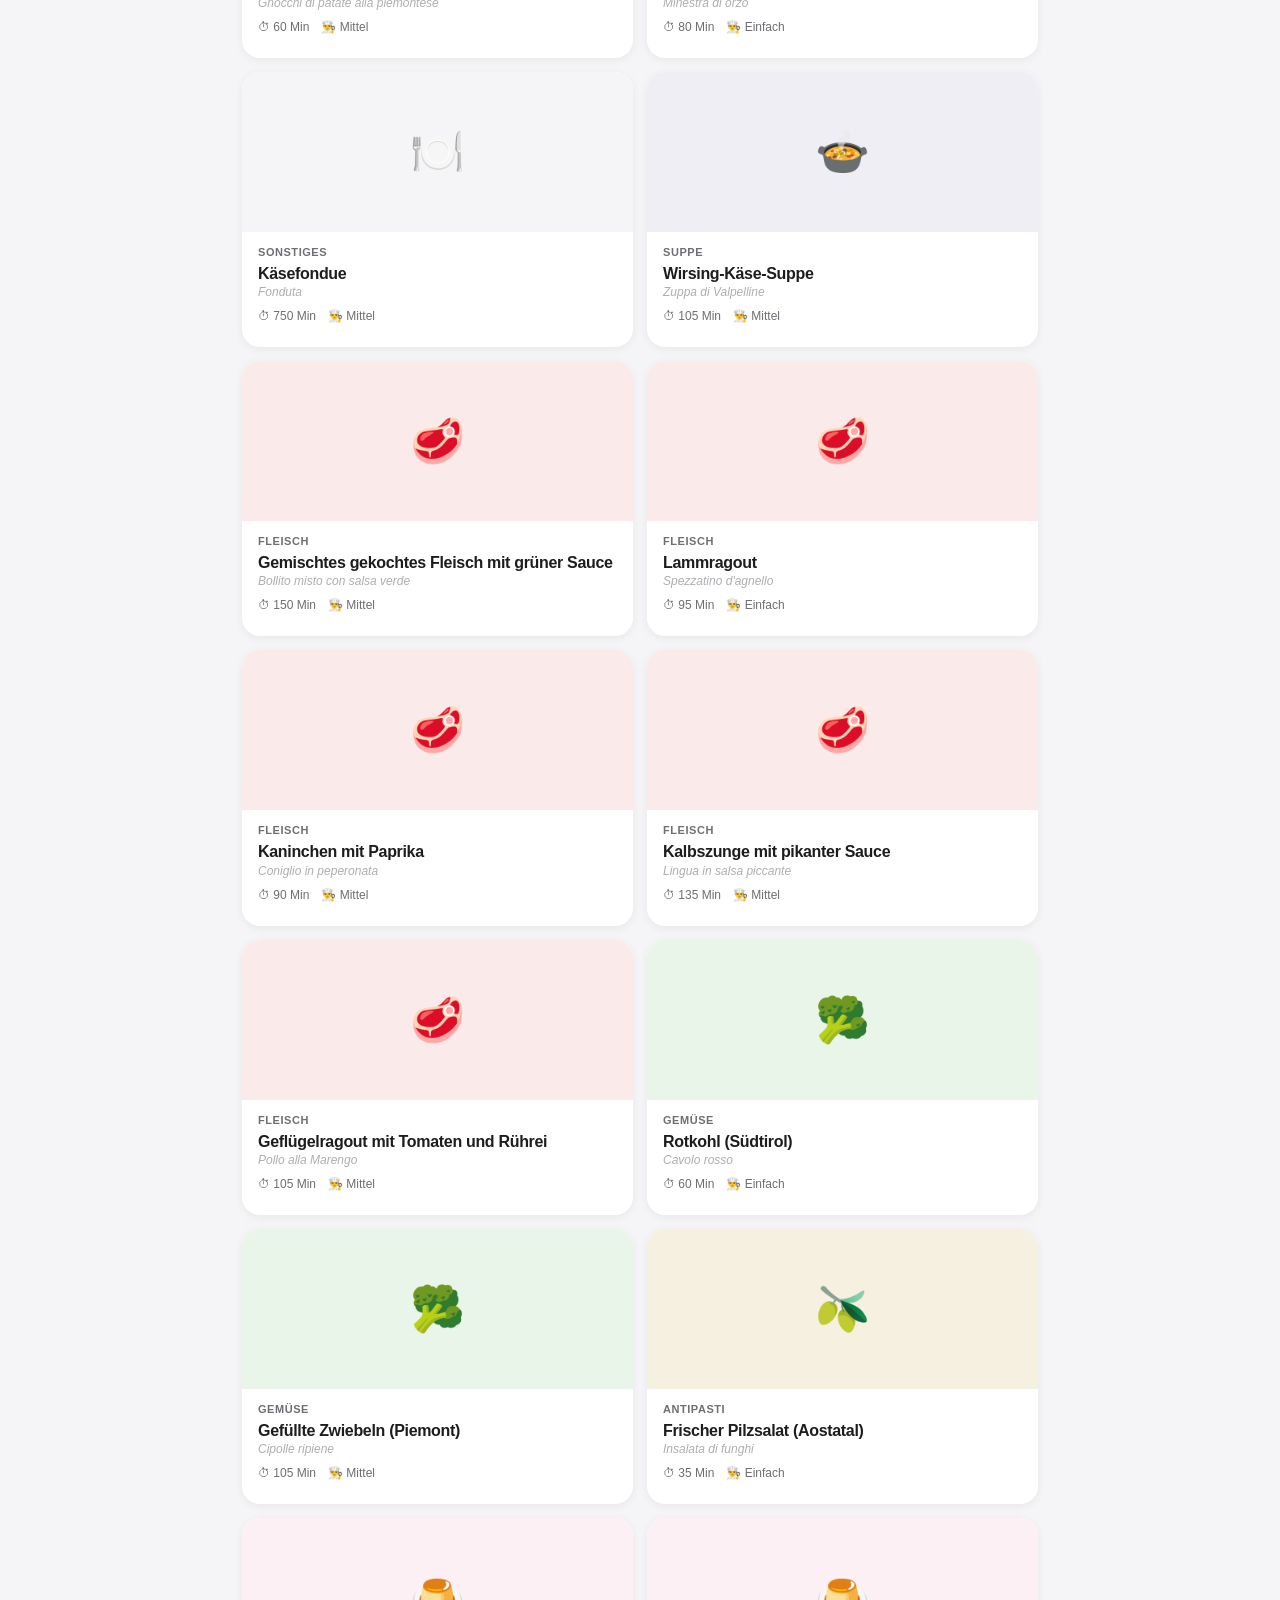
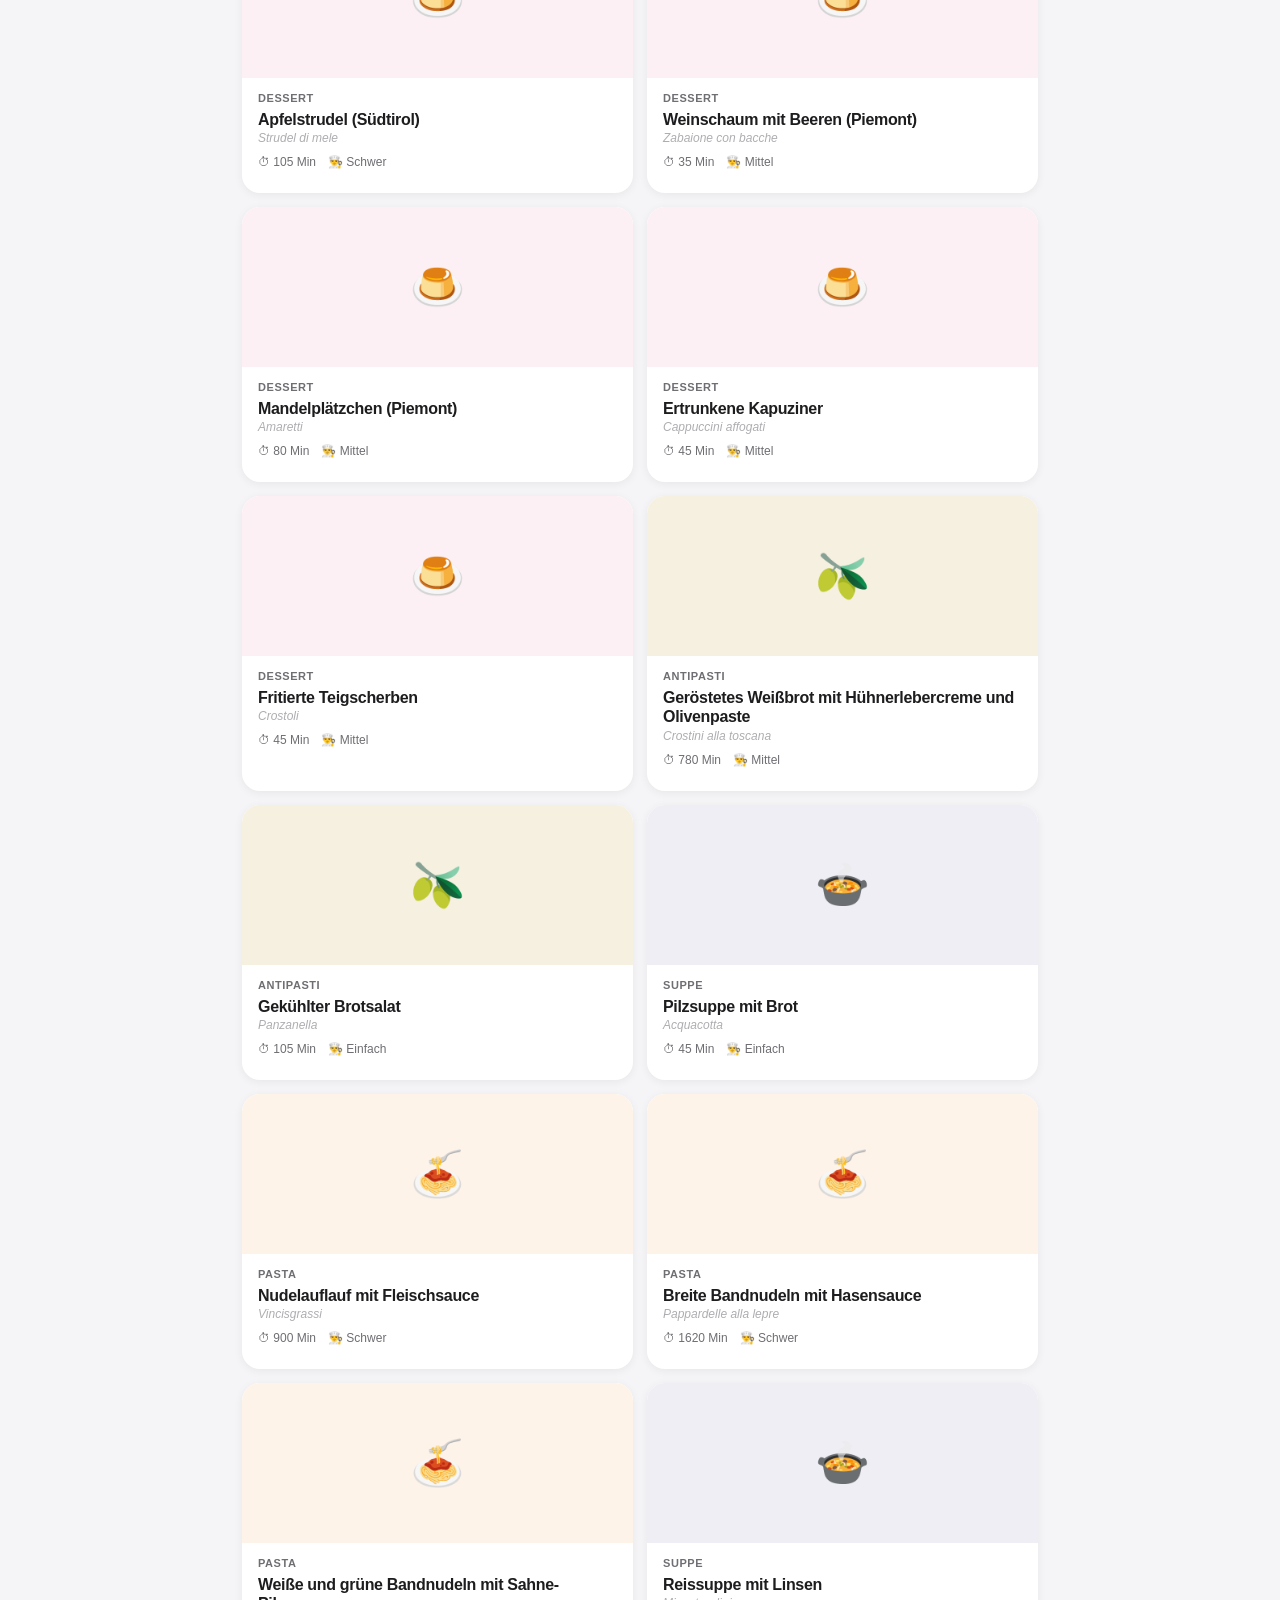
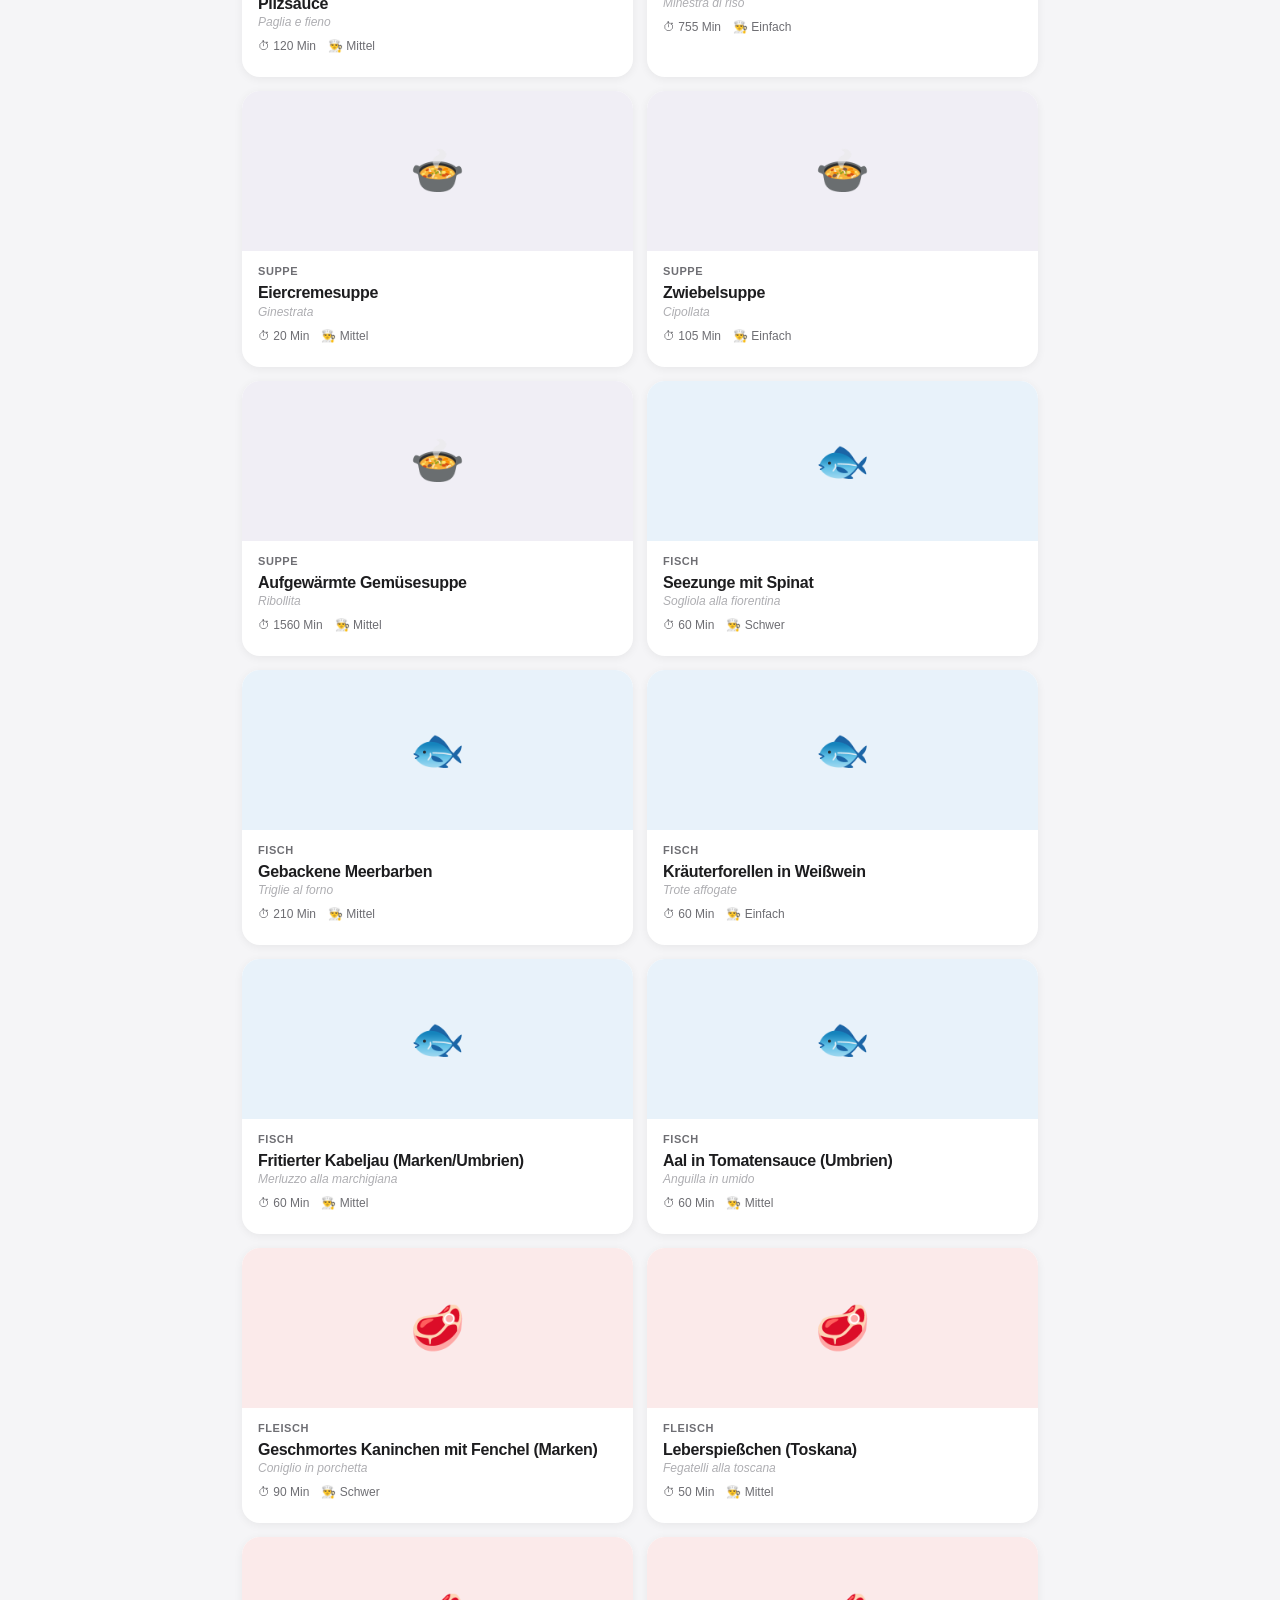
==== commit 18caffda: "Add files via upload" ====
--- a/index.html
+++ b/index.html
@@ -3,692 +3,263 @@
 <head>
   <meta charset="UTF-8">
   <meta name="viewport" content="width=device-width, initial-scale=1.0">
-  <title>La Cucina Italiana</title>
-  <style>
-    @import url('https://fonts.googleapis.com/css2?family=Playfair+Display:ital,wght@0,400;0,600;0,700;1,400;1,600&family=Inter:wght@300;400;500;600&display=swap');
-
-    :root {
-      --terracotta: #C4552A;
-      --terracotta-light: #E8856A;
-      --olive: #6B7C47;
-      --olive-light: #8FA05A;
-      --cream: #FAF7F2;
-      --warm-white: #FFFFF8;
-      --text-dark: #2C2416;
-      --text-mid: #5A4E3C;
-      --text-light: #8C7B69;
-      --border: #E8DDD0;
-      --shadow: rgba(44, 36, 22, 0.08);
-    }
-
-    * { margin: 0; padding: 0; box-sizing: border-box; }
-
-    body {
-      font-family: 'Inter', sans-serif;
-      background: var(--cream);
-      color: var(--text-dark);
-      min-height: 100vh;
-    }
-
-    /* ── HERO ── */
-    .hero {
-      background: linear-gradient(135deg, #2C2416 0%, #4A3520 40%, #6B4C2A 100%);
-      padding: 60px 40px 80px;
-      text-align: center;
-      position: relative;
-      overflow: hidden;
-    }
-    .hero::before {
-      content: '';
-      position: absolute;
-      inset: 0;
-      background: url("data:image/svg+xml,%3Csvg width='60' height='60' viewBox='0 0 60 60' xmlns='http://www.w3.org/2000/svg'%3E%3Cg fill='none' fill-rule='evenodd'%3E%3Cg fill='%23ffffff' fill-opacity='0.03'%3E%3Ccircle cx='30' cy='30' r='20'/%3E%3C/g%3E%3C/g%3E%3C/svg%3E");
-    }
-    .hero-subtitle {
-      font-family: 'Inter', sans-serif;
-      font-weight: 300;
-      font-size: 0.85rem;
-      letter-spacing: 0.25em;
-      color: var(--terracotta-light);
-      text-transform: uppercase;
-      margin-bottom: 16px;
-      position: relative;
-    }
-    .hero h1 {
-      font-family: 'Playfair Display', serif;
-      font-size: clamp(2.5rem, 6vw, 4.5rem);
-      font-weight: 700;
-      color: #FAF7F2;
-      line-height: 1.1;
-      position: relative;
-    }
-    .hero h1 em {
-      font-style: italic;
-      color: var(--terracotta-light);
-    }
-    .hero-desc {
-      margin-top: 20px;
-      font-size: 1rem;
-      color: rgba(250, 247, 242, 0.65);
-      font-weight: 300;
-      position: relative;
-    }
-
-    /* ── SEARCH & FILTER BAR ── */
-    .controls {
-      background: var(--warm-white);
-      border-bottom: 1px solid var(--border);
-      padding: 20px 40px;
-      display: flex;
-      gap: 16px;
-      align-items: center;
-      flex-wrap: wrap;
-      position: sticky;
-      top: 0;
-      z-index: 100;
-      box-shadow: 0 2px 12px var(--shadow);
-    }
-    .search-wrap {
-      flex: 1;
-      min-width: 240px;
-      position: relative;
-    }
-    .search-wrap svg {
-      position: absolute;
-      left: 14px;
-      top: 50%;
-      transform: translateY(-50%);
-      color: var(--text-light);
-      pointer-events: none;
-    }
-    .search-input {
-      width: 100%;
-      padding: 11px 16px 11px 44px;
-      border: 1.5px solid var(--border);
-      border-radius: 10px;
-      font-size: 0.9rem;
-      font-family: 'Inter', sans-serif;
-      background: var(--cream);
-      color: var(--text-dark);
-      outline: none;
-      transition: border-color 0.2s;
-    }
-    .search-input:focus { border-color: var(--terracotta); }
-    .search-input::placeholder { color: var(--text-light); }
-
-    .filter-group {
-      display: flex;
-      gap: 8px;
-      flex-wrap: wrap;
-    }
-    .filter-btn {
-      padding: 8px 16px;
-      border: 1.5px solid var(--border);
-      border-radius: 20px;
-      background: transparent;
-      font-size: 0.8rem;
-      font-family: 'Inter', sans-serif;
-      font-weight: 500;
-      color: var(--text-mid);
-      cursor: pointer;
-      transition: all 0.2s;
-      white-space: nowrap;
-    }
-    .filter-btn:hover { border-color: var(--terracotta); color: var(--terracotta); }
-    .filter-btn.active {
-      background: var(--terracotta);
-      border-color: var(--terracotta);
-      color: white;
-    }
-
-    .results-count {
-      font-size: 0.8rem;
-      color: var(--text-light);
-      white-space: nowrap;
-      margin-left: auto;
-    }
-
-    /* ── MAIN GRID ── */
-    .main {
-      max-width: 1200px;
-      margin: 0 auto;
-      padding: 40px 24px 80px;
-    }
-
-    .grid {
-      display: grid;
-      grid-template-columns: repeat(auto-fill, minmax(320px, 1fr));
-      gap: 28px;
-    }
-
-    /* ── RECIPE CARD ── */
-    .card {
-      background: var(--warm-white);
-      border-radius: 16px;
-      overflow: hidden;
-      border: 1px solid var(--border);
-      cursor: pointer;
-      transition: transform 0.25s, box-shadow 0.25s;
-    }
-    .card:hover {
-      transform: translateY(-4px);
-      box-shadow: 0 16px 40px var(--shadow);
-    }
-    .card-img {
-      height: 180px;
-      background: linear-gradient(135deg, #E8DDD0 0%, #D4C5B0 100%);
-      display: flex;
-      align-items: center;
-      justify-content: center;
-      font-size: 3rem;
-      position: relative;
-    }
-    .card-category {
-      position: absolute;
-      top: 14px;
-      left: 14px;
-      background: rgba(44, 36, 22, 0.75);
-      color: white;
-      font-size: 0.7rem;
-      font-weight: 600;
-      letter-spacing: 0.08em;
-      text-transform: uppercase;
-      padding: 4px 10px;
-      border-radius: 12px;
-      backdrop-filter: blur(4px);
-    }
-    .card-diff {
-      position: absolute;
-      top: 14px;
-      right: 14px;
-      font-size: 0.7rem;
-      font-weight: 600;
-      padding: 4px 10px;
-      border-radius: 12px;
-    }
-    .diff-Einfach { background: #E6F4EA; color: #2E7D32; }
-    .diff-Mittel  { background: #FFF8E1; color: #F57F17; }
-    .diff-Schwer  { background: #FDECEA; color: #C62828; }
-
-    .card-body { padding: 20px; }
-    .card-italian {
-      font-family: 'Playfair Display', serif;
-      font-style: italic;
-      font-size: 0.8rem;
-      color: var(--terracotta);
-      margin-bottom: 6px;
-    }
-    .card-name {
-      font-family: 'Playfair Display', serif;
-      font-size: 1.2rem;
-      font-weight: 600;
-      color: var(--text-dark);
-      line-height: 1.3;
-      margin-bottom: 12px;
-    }
-    .card-meta {
-      display: flex;
-      gap: 16px;
-      font-size: 0.78rem;
-      color: var(--text-light);
-    }
-    .card-meta span {
-      display: flex;
-      align-items: center;
-      gap: 4px;
-    }
-    .card-ingredients-preview {
-      margin-top: 14px;
-      font-size: 0.78rem;
-      color: var(--text-mid);
-      line-height: 1.6;
-      border-top: 1px solid var(--border);
-      padding-top: 12px;
-    }
-
-    /* ── EMPTY STATE ── */
-    .empty {
-      grid-column: 1 / -1;
-      text-align: center;
-      padding: 80px 20px;
-    }
-    .empty-icon { font-size: 4rem; margin-bottom: 16px; }
-    .empty h3 { font-family: 'Playfair Display', serif; font-size: 1.4rem; margin-bottom: 8px; }
-    .empty p { color: var(--text-light); font-size: 0.9rem; }
-
-    /* ── MODAL ── */
-    .modal-overlay {
-      display: none;
-      position: fixed;
-      inset: 0;
-      background: rgba(44, 36, 22, 0.6);
-      z-index: 200;
-      backdrop-filter: blur(4px);
-      align-items: center;
-      justify-content: center;
-      padding: 20px;
-    }
-    .modal-overlay.open { display: flex; }
-    .modal {
-      background: var(--warm-white);
-      border-radius: 20px;
-      max-width: 680px;
-      width: 100%;
-      max-height: 90vh;
-      overflow-y: auto;
-      position: relative;
-      animation: slideUp 0.3s ease;
-    }
-    @keyframes slideUp {
-      from { opacity: 0; transform: translateY(20px); }
-      to   { opacity: 1; transform: translateY(0); }
-    }
-    .modal-close {
-      position: sticky;
-      top: 0;
-      display: flex;
-      justify-content: flex-end;
-      padding: 16px 20px 0;
-      background: var(--warm-white);
-      z-index: 1;
-    }
-    .modal-close button {
-      width: 36px; height: 36px;
-      border-radius: 50%;
-      border: 1.5px solid var(--border);
-      background: white;
-      cursor: pointer;
-      font-size: 1.1rem;
-      color: var(--text-mid);
-      display: flex; align-items: center; justify-content: center;
-      transition: background 0.2s;
-    }
-    .modal-close button:hover { background: var(--cream); }
-
-    .modal-content { padding: 8px 32px 40px; }
-    .modal-header { margin-bottom: 24px; }
-    .modal-italian {
-      font-family: 'Playfair Display', serif;
-      font-style: italic;
-      color: var(--terracotta);
-      font-size: 0.95rem;
-      margin-bottom: 6px;
-    }
-    .modal-title {
-      font-family: 'Playfair Display', serif;
-      font-size: 2rem;
-      font-weight: 700;
-      line-height: 1.2;
-      margin-bottom: 16px;
-    }
-    .modal-badges {
-      display: flex;
-      gap: 10px;
-      flex-wrap: wrap;
-    }
-    .badge {
-      padding: 5px 12px;
-      border-radius: 14px;
-      font-size: 0.78rem;
-      font-weight: 500;
-      background: var(--cream);
-      color: var(--text-mid);
-      border: 1px solid var(--border);
-    }
-    .badge-cat { background: #FFF3ED; color: var(--terracotta); border-color: #FDDBC8; }
-
-    .modal-section { margin-top: 28px; }
-    .modal-section h3 {
-      font-family: 'Playfair Display', serif;
-      font-size: 1.1rem;
-      font-weight: 600;
-      color: var(--text-dark);
-      margin-bottom: 14px;
-      display: flex;
-      align-items: center;
-      gap: 8px;
-    }
-    .modal-section h3::after {
-      content: '';
-      flex: 1;
-      height: 1px;
-      background: var(--border);
-    }
-
-    .ingredients-list {
-      display: grid;
-      grid-template-columns: 1fr 1fr;
-      gap: 8px;
-      list-style: none;
-    }
-    .ingredients-list li {
-      font-size: 0.88rem;
-      color: var(--text-mid);
-      padding: 7px 12px;
-      background: var(--cream);
-      border-radius: 8px;
-      border-left: 3px solid var(--terracotta-light);
-      line-height: 1.4;
-    }
-
-    .steps-list {
-      list-style: none;
-      display: flex;
-      flex-direction: column;
-      gap: 14px;
-    }
-    .steps-list li {
-      display: flex;
-      gap: 14px;
-      align-items: flex-start;
-    }
-    .step-num {
-      min-width: 28px; height: 28px;
-      background: var(--terracotta);
-      color: white;
-      border-radius: 50%;
-      display: flex; align-items: center; justify-content: center;
-      font-size: 0.78rem;
-      font-weight: 700;
-      flex-shrink: 0;
-      margin-top: 1px;
-    }
-    .steps-list li p {
-      font-size: 0.9rem;
-      color: var(--text-mid);
-      line-height: 1.65;
-      padding-top: 4px;
-    }
-
-    .tips-box {
-      background: #FFF8E6;
-      border: 1px solid #FFE4A0;
-      border-radius: 12px;
-      padding: 16px 18px;
-      font-size: 0.88rem;
-      color: #6B5A1E;
-      line-height: 1.6;
-    }
-
-    .modal-print {
-      margin-top: 28px;
-      display: flex;
-      justify-content: center;
-    }
-    .btn-print {
-      padding: 10px 24px;
-      background: var(--terracotta);
-      color: white;
-      border: none;
-      border-radius: 10px;
-      font-size: 0.88rem;
-      font-family: 'Inter', sans-serif;
-      font-weight: 500;
-      cursor: pointer;
-      display: flex;
-      align-items: center;
-      gap: 8px;
-      transition: background 0.2s;
-    }
-    .btn-print:hover { background: #A83E1E; }
-
-    /* ── PRINT ── */
-    @media print {
-      .hero, .controls, .grid { display: none !important; }
-      .modal-overlay { display: block !important; position: static; background: none; }
-      .modal { box-shadow: none; max-height: none; overflow: visible; }
-      .modal-close, .modal-print { display: none; }
-    }
-
-    /* ── RESPONSIVE ── */
-    @media (max-width: 640px) {
-      .hero { padding: 40px 20px 60px; }
-      .controls { padding: 14px 16px; }
-      .main { padding: 24px 16px 60px; }
-      .grid { grid-template-columns: 1fr; gap: 18px; }
-      .ingredients-list { grid-template-columns: 1fr; }
-      .modal-content { padding: 8px 20px 32px; }
-      .modal-title { font-size: 1.5rem; }
-    }
-  </style>
+  <title>Cucina Italiana &mdash; Rezeptfinder</title>
+  <link rel="stylesheet" href="style.css">
 </head>
 <body>
-
-<!-- HERO -->
-<header class="hero">
-  <p class="hero-subtitle">Ricettario</p>
-  <h1>La <em>Cucina</em><br>Italiana</h1>
-  <p class="hero-desc">Die echte italienische Küche · 265 Seiten · handverlesen</p>
-</header>
-
-<!-- CONTROLS -->
-<div class="controls">
-  <div class="search-wrap">
-    <svg width="16" height="16" viewBox="0 0 24 24" fill="none" stroke="currentColor" stroke-width="2">
-      <circle cx="11" cy="11" r="8"/><line x1="21" y1="21" x2="16.65" y2="16.65"/>
-    </svg>
-    <input type="text" class="search-input" id="searchInput" placeholder="Rezept oder Zutat suchen…">
+  <a class="skip-nav" href="#main-content">Zum Inhalt springen</a>
+
+  <nav role="navigation" aria-label="Hauptnavigation">
+    <div class="logo">cucina <span>italiana</span></div>
+    <div id="nav-count" style="font-size:13px;color:var(--text-mid)"></div>
+  </nav>
+
+  <header class="hero">
+    <h1>Finde dein <em>perfektes</em> Rezept</h1>
+    <p>232 authentische Rezepte aus Die echte italienische K&uuml;che</p>
+  </header>
+
+  <main class="main" id="main-content">
+
+    <!-- Search -->
+    <section class="scard" aria-label="Zutaten-Suche">
+      <div class="slabel">Zutaten eingeben</div>
+      <div class="irow">
+        <input id="ingredient-input" class="iinput" type="text"
+               placeholder="z.B. Tomate, Mozzarella ..."
+               aria-label="Zutat eingeben" autocomplete="off">
+        <button id="add-ing-btn" class="abtn" type="button" aria-label="Zutat hinzuf&uuml;gen">+</button>
+      </div>
+      <div id="tags" class="tags" role="list" aria-label="Gew&auml;hlte Zutaten"></div>
+      <button id="match-btn" class="mbtn" type="button">Rezepte finden</button>
+    </section>
+
+    <!-- Filter: Kategorie -->
+    <section class="fg" aria-label="Filter nach Kategorie">
+      <h2 class="ft">Kategorie</h2>
+      <div class="chips" role="group" aria-label="Kategorie-Filter">
+        <button class="chip cat" data-group="category" data-val="Antipasti" type="button">Antipasti</button>
+        <button class="chip cat" data-group="category" data-val="Pasta" type="button">Pasta</button>
+        <button class="chip cat" data-group="category" data-val="Risotto" type="button">Risotto</button>
+        <button class="chip cat" data-group="category" data-val="Suppe" type="button">Suppe</button>
+        <button class="chip cat" data-group="category" data-val="Fisch" type="button">Fisch</button>
+        <button class="chip cat" data-group="category" data-val="Fleisch" type="button">Fleisch</button>
+        <button class="chip cat" data-group="category" data-val="Gem&uuml;se" type="button">Gem&uuml;se</button>
+        <button class="chip cat" data-group="category" data-val="Dessert" type="button">Dessert</button>
+        <button class="chip cat" data-group="category" data-val="Sonstiges" type="button">Sonstiges</button>
+      </div>
+    </section>
+
+    <!-- Filter: Schwierigkeit -->
+    <section class="fg" aria-label="Filter nach Schwierigkeit">
+      <h2 class="ft">Schwierigkeit</h2>
+      <div class="chips" role="group" aria-label="Schwierigkeits-Filter">
+        <button class="chip diff" data-group="difficulty" data-val="Einfach" type="button">Einfach</button>
+        <button class="chip diff" data-group="difficulty" data-val="Mittel" type="button">Mittel</button>
+        <button class="chip diff" data-group="difficulty" data-val="Schwer" type="button">Schwer</button>
+      </div>
+    </section>
+
+    <!-- Filter: Zeit -->
+    <section class="fg" aria-label="Filter nach Zeitaufwand">
+      <h2 class="ft">Zeitaufwand</h2>
+      <div class="chips" role="group" aria-label="Zeit-Filter">
+        <button class="chip time" data-group="time" data-val="30" type="button">Unter 30 Min</button>
+        <button class="chip time" data-group="time" data-val="60" type="button">Unter 1 Std</button>
+        <button class="chip time" data-group="time" data-val="120" type="button">Unter 2 Std</button>
+      </div>
+    </section>
+
+    <!-- Filter: Stimmung -->
+    <section class="fg" aria-label="Filter nach Stimmung">
+      <h2 class="ft">Stimmung</h2>
+      <div class="chips" role="group" aria-label="Stimmungs-Filter">
+        <button class="chip mood" data-group="mood" data-val="schnell" type="button">Schnell</button>
+        <button class="chip mood" data-group="mood" data-val="comfort" type="button">Comfort Food</button>
+        <button class="chip mood" data-group="mood" data-val="leicht" type="button">Leicht &amp; Frisch</button>
+        <button class="chip mood" data-group="mood" data-val="besonderes" type="button">Besonders</button>
+      </div>
+    </section>
+
+    <!-- Filter: Anlass -->
+    <section class="fg" aria-label="Filter nach Anlass">
+      <h2 class="ft">Anlass</h2>
+      <div class="chips" role="group" aria-label="Anlass-Filter">
+        <button class="chip occ" data-group="occasion" data-val="woche" type="button">Unter der Woche</button>
+        <button class="chip occ" data-group="occasion" data-val="sonntag" type="button">Sonntagsgericht</button>
+        <button class="chip occ" data-group="occasion" data-val="familie" type="button">Familie</button>
+        <button class="chip occ" data-group="occasion" data-val="freunde" type="button">F&uuml;r G&auml;ste</button>
+      </div>
+    </section>
+
+    <!-- Filter: Protein -->
+    <section class="fg" aria-label="Filter nach Protein">
+      <h2 class="ft">Protein</h2>
+      <div class="chips" role="group" aria-label="Protein-Filter">
+        <button class="chip prot" data-group="protein" data-val="vegetarisch" type="button">Vegetarisch</button>
+        <button class="chip prot" data-group="protein" data-val="fisch" type="button">Fisch</button>
+        <button class="chip prot" data-group="protein" data-val="fleisch" type="button">Fleisch</button>
+        <button class="chip prot" data-group="protein" data-val="meeresfr&uuml;chte" type="button">Meeresfr&uuml;chte</button>
+      </div>
+    </section>
+
+    <!-- Filter: Meine Rezepte -->
+    <section class="fg" aria-label="Filter eigene Rezepte">
+      <h2 class="ft">Meine Rezepte</h2>
+      <div class="chips" role="group" aria-label="Eigene-Rezepte-Filter">
+        <button class="chip mine" data-group="mine" data-val="user" type="button">Eigene Rezepte</button>
+        <button class="chip mine" data-group="mine" data-val="cooked" type="button">Gekocht</button>
+        <button class="chip mine" data-group="mine" data-val="fav" type="button">Favoriten</button>
+        <button class="chip mine" data-group="mine" data-val="rated" type="button">Bewertet</button>
+      </div>
+    </section>
+
+    <!-- Results -->
+    <div class="rbar">
+      <h2 class="rtitle">Alle Rezepte</h2>
+      <span id="rcount" class="rcount"></span>
+    </div>
+    <div id="grid" class="grid" role="list" aria-label="Rezeptliste"></div>
+  </main>
+
+  <!-- FAB -->
+  <button id="fab-add" class="fab" type="button" aria-label="Eigenes Rezept hinzuf&uuml;gen" title="Rezept hinzuf&uuml;gen">+</button>
+
+  <!-- Recipe Detail Overlay -->
+  <div id="recipe-overlay" class="overlay" role="dialog" aria-modal="true" aria-label="Rezeptdetails">
+    <div class="modal">
+      <button id="modal-close-btn" class="xbtn" type="button" aria-label="Schlie&szlig;en">&#x2715;</button>
+      <div id="modal-content"></div>
+    </div>
   </div>
-  <div class="filter-group" id="categoryFilters"></div>
-  <span class="results-count" id="resultsCount"></span>
-</div>
-
-<!-- GRID -->
-<main class="main">
-  <div class="grid" id="recipeGrid"></div>
-</main>
-
-<!-- MODAL -->
-<div class="modal-overlay" id="modalOverlay">
-  <div class="modal" id="modal">
-    <div class="modal-close"><button id="modalClose">✕</button></div>
-    <div class="modal-content" id="modalContent"></div>
+
+  <!-- Add Recipe Overlay -->
+  <div id="add-overlay" class="aoverlay" role="dialog" aria-modal="true" aria-label="Rezept hinzuf&uuml;gen">
+    <div class="amodal">
+      <h2>Neues Rezept</h2>
+      <p class="sub">Manuell eingeben oder Markdown importieren</p>
+      <div class="tabs">
+        <button class="tab on" data-tab="manual" type="button">Manuell</button>
+        <button class="tab" data-tab="md" type="button">Import</button>
+      </div>
+
+      <!-- Manual Tab -->
+      <div id="tab-manual" class="aform">
+        <label for="f-name">Name (Deutsch)</label>
+        <input id="f-name" type="text" placeholder="z.B. Spaghetti Carbonara">
+
+        <label for="f-nameit">Name (Italienisch)</label>
+        <input id="f-nameit" type="text" placeholder="z.B. Spaghetti alla Carbonara">
+
+        <div class="row2">
+          <div>
+            <label for="f-cat">Kategorie</label>
+            <select id="f-cat">
+              <option value="Antipasti">Antipasti</option>
+              <option value="Pasta" selected>Pasta</option>
+              <option value="Risotto">Risotto</option>
+              <option value="Suppe">Suppe</option>
+              <option value="Fisch">Fisch</option>
+              <option value="Fleisch">Fleisch</option>
+              <option value="Gem&uuml;se">Gem&uuml;se</option>
+              <option value="Dessert">Dessert</option>
+              <option value="Sonstiges">Sonstiges</option>
+            </select>
+          </div>
+          <div>
+            <label for="f-diff">Schwierigkeit</label>
+            <select id="f-diff">
+              <option value="Einfach">Einfach</option>
+              <option value="Mittel" selected>Mittel</option>
+              <option value="Schwer">Schwer</option>
+            </select>
+          </div>
+        </div>
+
+        <div class="row3">
+          <div>
+            <label for="f-sv">Portionen</label>
+            <input id="f-sv" type="number" value="4" min="1" max="20">
+          </div>
+          <div>
+            <label for="f-prep">Vorbereitung (Min)</label>
+            <input id="f-prep" type="number" value="15" min="0">
+          </div>
+          <div>
+            <label for="f-cook">Kochzeit (Min)</label>
+            <input id="f-cook" type="number" value="30" min="0">
+          </div>
+        </div>
+
+        <label for="f-ing">Zutaten (eine pro Zeile: Menge &mdash; Zutat)</label>
+        <textarea id="f-ing" placeholder="200 g &mdash; Spaghetti&#10;100 g &mdash; Guanciale&#10;3 &mdash; Eigelb"></textarea>
+
+        <label for="f-steps">Zubereitung (ein Schritt pro Zeile)</label>
+        <textarea id="f-steps" placeholder="Nudeln in Salzwasser kochen.&#10;Guanciale knusprig braten."></textarea>
+
+        <label for="f-tip">Tipps (optional)</label>
+        <textarea id="f-tip" rows="2" placeholder="Nur Guanciale verwenden, kein Speck!"></textarea>
+
+        <!-- Photo upload -->
+        <label>Foto (optional)</label>
+        <div id="photo-drop" class="md-drop" role="button" tabindex="0" style="padding:20px">
+          Foto hinzuf&uuml;gen
+        </div>
+        <input id="f-photo" type="file" accept="image/*" style="display:none">
+        <div id="photo-preview" style="display:none;margin-top:12px;text-align:center">
+          <img id="photo-preview-img" style="max-height:160px;border-radius:12px" alt="Vorschau">
+        </div>
+      </div>
+
+      <!-- Import Tab -->
+      <div id="tab-md" style="display:none">
+        <div id="md-drop-zone" class="md-drop" role="button" tabindex="0" aria-label="Markdown-Datei hierher ziehen oder klicken">
+          <div class="icon">&#128196;</div>
+          <p>Markdown-Datei hierher ziehen<br>oder klicken zum Ausw&auml;hlen</p>
+        </div>
+        <input id="md-file" type="file" accept=".md,.txt" style="display:none">
+        <div id="md-preview" class="md-preview"></div>
+
+        <!-- Parsed MD fields -->
+        <div id="md-parsed" style="display:none;margin-top:16px" class="aform">
+          <label for="md-name">Name</label>
+          <input id="md-name" type="text">
+          <div class="row2">
+            <div>
+              <label for="md-cat">Kategorie</label>
+              <select id="md-cat">
+                <option value="Antipasti">Antipasti</option>
+                <option value="Pasta" selected>Pasta</option>
+                <option value="Risotto">Risotto</option>
+                <option value="Suppe">Suppe</option>
+                <option value="Fisch">Fisch</option>
+                <option value="Fleisch">Fleisch</option>
+                <option value="Gem&uuml;se">Gem&uuml;se</option>
+                <option value="Dessert">Dessert</option>
+                <option value="Sonstiges">Sonstiges</option>
+              </select>
+            </div>
+            <div>
+              <label for="md-diff">Schwierigkeit</label>
+              <select id="md-diff">
+                <option value="Einfach">Einfach</option>
+                <option value="Mittel" selected>Mittel</option>
+                <option value="Schwer">Schwer</option>
+              </select>
+            </div>
+          </div>
+          <label for="md-sv">Portionen</label>
+          <input id="md-sv" type="number" value="4" min="1" max="20">
+        </div>
+      </div>
+
+      <div class="abtn-row">
+        <button id="save-recipe-btn" class="save-btn" type="button">Rezept speichern</button>
+        <button id="cancel-add-btn" class="cancel-btn" type="button">Abbrechen</button>
+      </div>
+    </div>
   </div>
-</div>
-
-<script>
-// ── DATA ──────────────────────────────────────────────────────────────────────
-// Recipes werden aus recipes.json geladen (oder hier direkt eingebettet)
-let RECIPES = [];
-
-// Category emojis
-const CAT_EMOJI = {
-  'Antipasti': '🫒', 'Pasta': '🍝', 'Risotto': '🍚',
-  'Suppe': '🍲', 'Fisch': '🐟', 'Fleisch': '🥩',
-  'Gemüse': '🥦', 'Dessert': '🍮', 'Sonstiges': '🍴'
-};
-
-// ── STATE ─────────────────────────────────────────────────────────────────────
-let activeCategory = 'Alle';
-let searchQuery = '';
-
-// ── RENDER ────────────────────────────────────────────────────────────────────
-function getFilteredRecipes() {
-  return RECIPES.filter(r => {
-    const matchCat = activeCategory === 'Alle' || r.category === activeCategory;
-    const q = searchQuery.toLowerCase();
-    const matchSearch = !q ||
-      r.name?.toLowerCase().includes(q) ||
-      r.name_italian?.toLowerCase().includes(q) ||
-      r.ingredients?.some(i => i.toLowerCase().includes(q));
-    return matchCat && matchSearch;
-  });
-}
-
-function renderFilters() {
-  const cats = ['Alle', ...new Set(RECIPES.map(r => r.category).filter(Boolean).sort())];
-  const wrap = document.getElementById('categoryFilters');
-  wrap.innerHTML = cats.map(cat =>
-    `<button class="filter-btn ${cat === activeCategory ? 'active' : ''}" data-cat="${cat}">${CAT_EMOJI[cat] || ''} ${cat}</button>`
-  ).join('');
-}
-
-function formatTime(min) {
-  if (!min) return null;
-  if (min < 60) return min + ' Min';
-  const h = Math.floor(min / 60), m = min % 60;
-  return m ? `${h}h ${m}m` : `${h}h`;
-}
-
-function renderGrid() {
-  const recipes = getFilteredRecipes();
-  const grid = document.getElementById('recipeGrid');
-  document.getElementById('resultsCount').textContent = `${recipes.length} Rezept${recipes.length !== 1 ? 'e' : ''}`;
-
-  if (recipes.length === 0) {
-    grid.innerHTML = `
-      <div class="empty">
-        <div class="empty-icon">🔍</div>
-        <h3>Keine Rezepte gefunden</h3>
-        <p>Versuch einen anderen Suchbegriff oder Filter.</p>
-      </div>`;
-    return;
-  }
-
-  grid.innerHTML = recipes.map((r, i) => {
-    const totalTime = (r.prep_time || 0) + (r.cook_time || 0);
-    const timeStr = formatTime(totalTime);
-    const ing3 = r.ingredients?.slice(0, 3).join(', ');
-    const more = r.ingredients?.length > 3 ? ` +${r.ingredients.length - 3}` : '';
-    return `
-      <div class="card" data-idx="${RECIPES.indexOf(r)}">
-        <div class="card-img">
-          <span>${CAT_EMOJI[r.category] || '🍴'}</span>
-          <span class="card-category">${r.category || 'Sonstiges'}</span>
-          ${r.difficulty ? `<span class="card-diff diff-${r.difficulty}">${r.difficulty}</span>` : ''}
-        </div>
-        <div class="card-body">
-          ${r.name_italian ? `<p class="card-italian">${r.name_italian}</p>` : ''}
-          <h2 class="card-name">${r.name}</h2>
-          <div class="card-meta">
-            ${r.servings ? `<span>👥 ${r.servings}</span>` : ''}
-            ${timeStr ? `<span>⏱ ${timeStr}</span>` : ''}
-            ${r.ingredients?.length ? `<span>🧂 ${r.ingredients.length} Zutaten</span>` : ''}
-          </div>
-          ${ing3 ? `<p class="card-ingredients-preview">${ing3}${more}</p>` : ''}
-        </div>
-      </div>`;
-  }).join('');
-}
-
-function openModal(recipe) {
-  const totalTime = (recipe.prep_time || 0) + (recipe.cook_time || 0);
-  const html = `
-    <div class="modal-header">
-      ${recipe.name_italian ? `<p class="modal-italian">${recipe.name_italian}</p>` : ''}
-      <h2 class="modal-title">${recipe.name}</h2>
-      <div class="modal-badges">
-        ${recipe.category ? `<span class="badge badge-cat">${CAT_EMOJI[recipe.category] || ''} ${recipe.category}</span>` : ''}
-        ${recipe.difficulty ? `<span class="badge diff-${recipe.difficulty}">${recipe.difficulty}</span>` : ''}
-        ${recipe.servings ? `<span class="badge">👥 ${recipe.servings}</span>` : ''}
-        ${recipe.prep_time ? `<span class="badge">⚡ Vorbereitung: ${formatTime(recipe.prep_time)}</span>` : ''}
-        ${recipe.cook_time ? `<span class="badge">🔥 Kochen: ${formatTime(recipe.cook_time)}</span>` : ''}
-        ${totalTime > 0 ? `<span class="badge">⏱ Gesamt: ${formatTime(totalTime)}</span>` : ''}
-      </div>
-    </div>
-
-    ${recipe.ingredients?.length ? `
-    <div class="modal-section">
-      <h3>Zutaten</h3>
-      <ul class="ingredients-list">
-        ${recipe.ingredients.map(i => `<li>${i}</li>`).join('')}
-      </ul>
-    </div>` : ''}
-
-    ${recipe.steps?.length ? `
-    <div class="modal-section">
-      <h3>Zubereitung</h3>
-      <ol class="steps-list">
-        ${recipe.steps.map((s, i) => `<li><span class="step-num">${i+1}</span><p>${s}</p></li>`).join('')}
-      </ol>
-    </div>` : ''}
-
-    ${recipe.tips ? `
-    <div class="modal-section">
-      <h3>Tipp</h3>
-      <div class="tips-box">💡 ${recipe.tips}</div>
-    </div>` : ''}
-
-    <div class="modal-print">
-      <button class="btn-print" onclick="window.print()">🖨 Rezept drucken</button>
-    </div>
-  `;
-  document.getElementById('modalContent').innerHTML = html;
-  document.getElementById('modalOverlay').classList.add('open');
-  document.body.style.overflow = 'hidden';
-}
-
-function closeModal() {
-  document.getElementById('modalOverlay').classList.remove('open');
-  document.body.style.overflow = '';
-}
-
-// ── EVENTS ────────────────────────────────────────────────────────────────────
-document.getElementById('searchInput').addEventListener('input', e => {
-  searchQuery = e.target.value;
-  renderGrid();
-});
-
-document.getElementById('categoryFilters').addEventListener('click', e => {
-  const btn = e.target.closest('.filter-btn');
-  if (!btn) return;
-  activeCategory = btn.dataset.cat;
-  renderFilters();
-  renderGrid();
-});
-
-document.getElementById('recipeGrid').addEventListener('click', e => {
-  const card = e.target.closest('.card');
-  if (!card) return;
-  openModal(RECIPES[parseInt(card.dataset.idx)]);
-});
-
-document.getElementById('modalClose').addEventListener('click', closeModal);
-document.getElementById('modalOverlay').addEventListener('click', e => {
-  if (e.target === e.currentTarget) closeModal();
-});
-document.addEventListener('keydown', e => {
-  if (e.key === 'Escape') closeModal();
-});
-
-// ── LOAD DATA ─────────────────────────────────────────────────────────────────
-async function loadRecipes() {
-  try {
-    const res = await fetch('recipes.json');
-    const all = await res.json();
-    // Filter: nur Rezepte mit echten Zutaten
-    RECIPES = all.filter(r => r.ingredients && r.ingredients.length > 0);
-  } catch {
-    // Fallback: direkt eingebettete Demo-Daten
-    RECIPES = DEMO_RECIPES;
-  }
-  renderFilters();
-  renderGrid();
-}
-
-// Demo-Daten als Fallback (werden überschrieben sobald recipes.json existiert)
-const DEMO_RECIPES = [
-  {
-    name: "Kalbfleisch mit Thunfischsauce",
-    name_italian: "Vitello tonnato",
-    category: "Fleisch",
-    servings: "6 Personen",
-    prep_time: 30,
-    cook_time: 90,
-    difficulty: "Schwer",
-    ingredients: ["800g Kalbskeule","1 Dose Thunfisch","4 Sardellenfilets","3 EL Kapern","2 Eigelb","150ml Olivenöl","Zitronensaft","Salz, Pfeffer","1 Zwiebel","1 Karotte","1 Stange Sellerie","Lorbeerblatt","Weißwein","Brühe"],
-    steps: [
-      "Kalbskeule mit Gemüse und Weißwein in Brühe ca. 90 Min. gar kochen, abkühlen lassen.",
-      "Thunfisch mit Sardellen, Kapern, Eigelb und Zitronensaft pürieren.",
-      "Olivenöl tropfenweise einarbeiten bis cremige Sauce entsteht.",
-      "Kalbfleisch dünn aufschneiden, mit Sauce bedecken und 2h kalt stellen."
-    ],
-    tips: "Ein Tag vorher zubereiten – die Sauce zieht besser ein.",
-    page: 99
-  }
-];
-
-loadRecipes();
-</script>
+
+  <script src="app.js"></script>
 </body>
-</html>
+</html>
--- a/style.css
+++ b/style.css
@@ -0,0 +1,805 @@
+/* ── cucina italiana ── */
+:root {
+  --red: #e8472e;
+  --red-dark: #c93820;
+  --text: #1d1d1f;
+  --text-mid: #6e6e73;
+  --text-light: #aeaeb2;
+  --bg: #f5f5f7;
+  --card: #fff;
+  --border: #e5e5ea;
+  --blue: #0071e3;
+  --green: #34c759;
+  --teal: #30b0c7;
+  --purple: #bf5af2;
+  --orange: #ff9f0a;
+  --pink: #ff375f;
+  --radius: 12px;
+  --radius-lg: 20px;
+}
+
+* { margin: 0; padding: 0; box-sizing: border-box; }
+
+body {
+  font-family: -apple-system, BlinkMacSystemFont, "SF Pro Text", "Helvetica Neue", sans-serif;
+  background: var(--bg);
+  color: var(--text);
+  min-height: 100vh;
+}
+
+/* ── Skip Nav (accessibility) ── */
+.skip-nav {
+  position: absolute;
+  top: -100%;
+  left: 16px;
+  z-index: 999;
+  background: var(--blue);
+  color: #fff;
+  padding: 8px 16px;
+  border-radius: var(--radius);
+  font-size: 14px;
+  font-weight: 600;
+  text-decoration: none;
+}
+.skip-nav:focus { top: 8px; }
+
+/* ── Nav ── */
+nav {
+  position: sticky;
+  top: 0;
+  z-index: 100;
+  background: rgba(245, 245, 247, 0.88);
+  backdrop-filter: saturate(180%) blur(20px);
+  border-bottom: 1px solid rgba(0, 0, 0, 0.06);
+  padding: 0 32px;
+  height: 52px;
+  display: flex;
+  align-items: center;
+  justify-content: space-between;
+}
+.logo { font-size: 17px; font-weight: 700; letter-spacing: -0.03em; }
+.logo span { color: var(--red); }
+
+/* ── Hero ── */
+.hero {
+  padding: 48px 32px 32px;
+  max-width: 860px;
+  margin: 0 auto;
+}
+.hero h1 {
+  font-size: 48px;
+  font-weight: 700;
+  letter-spacing: -0.04em;
+  line-height: 1.05;
+  margin-bottom: 10px;
+}
+.hero h1 em { font-style: normal; color: var(--red); }
+.hero p { font-size: 17px; color: var(--text-mid); }
+
+/* ── Main ── */
+.main {
+  max-width: 860px;
+  margin: 0 auto;
+  padding: 0 32px 80px;
+}
+
+/* ── Search Card ── */
+.scard {
+  background: var(--card);
+  border-radius: var(--radius-lg);
+  padding: 24px 28px;
+  margin-bottom: 24px;
+  box-shadow: 0 4px 24px rgba(0, 0, 0, 0.07);
+}
+.slabel {
+  font-size: 12px;
+  font-weight: 600;
+  color: var(--text-mid);
+  letter-spacing: 0.05em;
+  text-transform: uppercase;
+  margin-bottom: 12px;
+}
+.irow { display: flex; gap: 10px; margin-bottom: 14px; }
+
+.iinput {
+  flex: 1;
+  height: 44px;
+  border: 1.5px solid var(--border);
+  border-radius: var(--radius);
+  padding: 0 16px;
+  font-size: 16px;
+  font-family: inherit;
+  background: var(--bg);
+  outline: none;
+  transition: border-color 0.15s, background 0.15s;
+}
+.iinput:focus { border-color: var(--blue); background: #fff; }
+
+.abtn {
+  height: 44px;
+  padding: 0 20px;
+  background: var(--text);
+  color: #fff;
+  border: none;
+  border-radius: var(--radius);
+  font-size: 15px;
+  font-weight: 600;
+  cursor: pointer;
+  font-family: inherit;
+}
+.abtn:hover { background: #3a3a3c; }
+
+/* ── Tags ── */
+.tags {
+  display: flex;
+  flex-wrap: wrap;
+  gap: 8px;
+  min-height: 28px;
+}
+.tag {
+  display: inline-flex;
+  align-items: center;
+  gap: 6px;
+  background: #e8f4fd;
+  color: var(--blue);
+  font-size: 14px;
+  font-weight: 500;
+  padding: 5px 12px 5px 14px;
+  border-radius: 50px;
+  animation: tagIn 0.2s cubic-bezier(0.34, 1.56, 0.64, 1);
+}
+@keyframes tagIn {
+  from { transform: scale(0.7); opacity: 0; }
+  to { transform: scale(1); opacity: 1; }
+}
+.tagx {
+  width: 18px;
+  height: 18px;
+  border-radius: 50%;
+  background: rgba(0, 113, 227, 0.15);
+  color: var(--blue);
+  border: none;
+  cursor: pointer;
+  font-size: 12px;
+  display: flex;
+  align-items: center;
+  justify-content: center;
+  font-family: inherit;
+}
+.tagx:hover { background: rgba(0, 113, 227, 0.28); }
+
+/* ── Match Button ── */
+.mbtn {
+  width: 100%;
+  height: 50px;
+  margin-top: 16px;
+  background: linear-gradient(135deg, var(--red), var(--red-dark));
+  color: #fff;
+  border: none;
+  border-radius: 14px;
+  font-size: 16px;
+  font-weight: 600;
+  cursor: pointer;
+  font-family: inherit;
+}
+.mbtn:hover { opacity: 0.9; }
+
+/* ── Filter Groups ── */
+.fg { margin-bottom: 24px; }
+.ft {
+  font-size: 18px;
+  font-weight: 700;
+  letter-spacing: -0.02em;
+  margin-bottom: 12px;
+}
+.chips { display: flex; flex-wrap: wrap; gap: 8px; }
+
+.chip {
+  display: inline-flex;
+  align-items: center;
+  gap: 6px;
+  padding: 9px 16px;
+  border-radius: 50px;
+  border: 1.5px solid var(--border);
+  background: var(--card);
+  font-size: 14px;
+  font-weight: 500;
+  cursor: pointer;
+  transition: all 0.16s;
+  user-select: none;
+  white-space: nowrap;
+}
+.chip:hover { border-color: #bbb; }
+.chip:focus-visible {
+  outline: 2px solid var(--blue);
+  outline-offset: 2px;
+}
+.chip.active { color: #fff; }
+.chip.cat.active { background: var(--red); border-color: var(--red); }
+.chip.diff.active { background: var(--text); border-color: var(--text); }
+.chip.time.active { background: var(--teal); border-color: var(--teal); }
+.chip.mood.active { background: var(--purple); border-color: var(--purple); }
+.chip.occ.active { background: var(--orange); border-color: var(--orange); }
+.chip.prot.active { background: var(--green); border-color: var(--green); }
+.chip.mine.active { background: var(--pink); border-color: var(--pink); }
+
+/* ── FAB ── */
+.fab {
+  position: fixed;
+  bottom: 32px;
+  right: 32px;
+  width: 56px;
+  height: 56px;
+  border-radius: 50%;
+  background: var(--red);
+  color: #fff;
+  border: none;
+  font-size: 24px;
+  cursor: pointer;
+  box-shadow: 0 4px 16px rgba(232, 71, 46, 0.4);
+  z-index: 150;
+  transition: transform 0.2s, box-shadow 0.2s;
+  display: flex;
+  align-items: center;
+  justify-content: center;
+}
+.fab:hover {
+  transform: scale(1.08);
+  box-shadow: 0 6px 24px rgba(232, 71, 46, 0.5);
+}
+
+/* ── Results Bar ── */
+.rbar {
+  display: flex;
+  align-items: baseline;
+  justify-content: space-between;
+  margin-bottom: 16px;
+}
+.rtitle { font-size: 18px; font-weight: 700; letter-spacing: -0.02em; }
+.rcount { font-size: 13px; color: var(--text-mid); }
+
+/* ── Recipe Grid ── */
+.grid {
+  display: grid;
+  grid-template-columns: repeat(auto-fill, minmax(260px, 1fr));
+  gap: 14px;
+}
+.card {
+  background: var(--card);
+  border-radius: 18px;
+  overflow: hidden;
+  cursor: pointer;
+  transition: transform 0.2s, box-shadow 0.2s;
+  animation: fadeUp 0.25s ease both;
+  box-shadow: 0 2px 10px rgba(0, 0, 0, 0.06);
+}
+.card:hover {
+  transform: translateY(-3px);
+  box-shadow: 0 8px 24px rgba(0, 0, 0, 0.1);
+}
+.card:focus-visible {
+  outline: 3px solid var(--blue);
+  outline-offset: 2px;
+}
+@keyframes fadeUp {
+  from { opacity: 0; transform: translateY(10px); }
+  to { opacity: 1; transform: translateY(0); }
+}
+.cthumb {
+  height: 160px;
+  display: flex;
+  align-items: center;
+  justify-content: center;
+  font-size: 44px;
+  position: relative;
+  overflow: hidden;
+}
+.cthumb img {
+  position: absolute;
+  inset: 0;
+  width: 100%;
+  height: 100%;
+  object-fit: cover;
+}
+.cthumb .efb { position: relative; z-index: 1; }
+.cbody { padding: 14px 16px 16px; }
+.ccat {
+  font-size: 11px;
+  font-weight: 600;
+  letter-spacing: 0.05em;
+  text-transform: uppercase;
+  color: var(--text-mid);
+  margin-bottom: 6px;
+}
+.ctitle {
+  font-size: 16px;
+  font-weight: 700;
+  letter-spacing: -0.02em;
+  margin-bottom: 2px;
+  line-height: 1.2;
+}
+.cit {
+  font-size: 12px;
+  color: var(--text-light);
+  margin-bottom: 10px;
+  font-style: italic;
+}
+.cmeta { display: flex; gap: 12px; font-size: 12px; color: var(--text-mid); }
+.mrow {
+  display: flex;
+  align-items: center;
+  gap: 8px;
+  margin-top: 10px;
+  padding-top: 10px;
+  border-top: 1px solid #f2f2f7;
+  font-size: 12px;
+  font-weight: 600;
+  color: var(--blue);
+}
+.mbar {
+  flex: 1;
+  height: 3px;
+  background: var(--border);
+  border-radius: 2px;
+  overflow: hidden;
+}
+.mfill {
+  height: 100%;
+  background: linear-gradient(90deg, var(--blue), var(--green));
+  border-radius: 2px;
+}
+
+/* ── Badges ── */
+.badge-cooked {
+  display: inline-flex;
+  align-items: center;
+  gap: 4px;
+  font-size: 10px;
+  font-weight: 700;
+  letter-spacing: 0.04em;
+  text-transform: uppercase;
+  background: var(--green);
+  color: #fff;
+  padding: 3px 8px;
+  border-radius: 50px;
+}
+.user-badge {
+  display: inline-block;
+  font-size: 10px;
+  font-weight: 700;
+  letter-spacing: 0.04em;
+  text-transform: uppercase;
+  background: var(--orange);
+  color: #fff;
+  padding: 2px 7px;
+  border-radius: 50px;
+  margin-left: 6px;
+  vertical-align: middle;
+}
+
+/* ── Recipe Detail Modal (overlay) ── */
+.overlay {
+  position: fixed;
+  inset: 0;
+  background: rgba(0, 0, 0, 0.45);
+  z-index: 200;
+  display: none;
+  align-items: flex-end;
+  justify-content: center;
+  backdrop-filter: blur(4px);
+}
+.overlay.open { display: flex; }
+
+.modal {
+  background: var(--card);
+  border-radius: 24px 24px 0 0;
+  width: 100%;
+  max-width: 680px;
+  max-height: 92vh;
+  overflow-y: auto;
+  padding: 0 0 48px;
+  animation: slideUp 0.3s cubic-bezier(0.34, 1.2, 0.64, 1);
+}
+@keyframes slideUp {
+  from { transform: translateY(100%); }
+  to { transform: translateY(0); }
+}
+.mhandle {
+  width: 36px;
+  height: 4px;
+  background: var(--border);
+  border-radius: 2px;
+  margin: 12px auto 0;
+}
+.mthumb {
+  height: 260px;
+  display: flex;
+  align-items: center;
+  justify-content: center;
+  font-size: 72px;
+  position: relative;
+  overflow: hidden;
+  background: var(--bg);
+}
+.mthumb img {
+  position: absolute;
+  inset: 0;
+  width: 100%;
+  height: 100%;
+  object-fit: cover;
+}
+.mthumb .efb { position: relative; z-index: 1; }
+.photo-btn {
+  position: absolute;
+  bottom: 12px;
+  right: 12px;
+  z-index: 10;
+  background: rgba(0, 0, 0, 0.55);
+  color: #fff;
+  border: none;
+  border-radius: 50px;
+  padding: 7px 14px;
+  font-size: 13px;
+  font-weight: 600;
+  cursor: pointer;
+  backdrop-filter: blur(4px);
+  font-family: inherit;
+}
+.photo-btn:hover { background: rgba(0, 0, 0, 0.75); }
+
+.mbody { padding: 0 28px; }
+.mcat {
+  font-size: 12px;
+  font-weight: 600;
+  letter-spacing: 0.05em;
+  text-transform: uppercase;
+  color: var(--text-mid);
+  margin-bottom: 6px;
+}
+.mtitle {
+  font-size: 30px;
+  font-weight: 700;
+  letter-spacing: -0.03em;
+  margin-bottom: 4px;
+}
+.mit {
+  font-size: 15px;
+  color: var(--text-light);
+  font-style: italic;
+  margin-bottom: 16px;
+}
+.mmeta {
+  display: flex;
+  gap: 20px;
+  font-size: 14px;
+  color: var(--text-mid);
+  margin-bottom: 24px;
+  flex-wrap: wrap;
+}
+
+/* ── Portion Scaler ── */
+.scaler {
+  background: var(--bg);
+  border-radius: 16px;
+  padding: 16px 20px;
+  display: flex;
+  align-items: center;
+  justify-content: space-between;
+  margin-bottom: 24px;
+}
+.slbl { font-size: 14px; font-weight: 500; }
+.ssub { font-size: 12px; color: var(--text-mid); margin-top: 2px; }
+.sctrl {
+  display: flex;
+  align-items: center;
+  background: var(--card);
+  border-radius: 50px;
+  padding: 3px;
+}
+.sbtn {
+  width: 36px;
+  height: 36px;
+  border: none;
+  background: none;
+  border-radius: 50%;
+  font-size: 18px;
+  cursor: pointer;
+  display: flex;
+  align-items: center;
+  justify-content: center;
+  transition: background 0.15s;
+}
+.sbtn:hover { background: rgba(0, 0, 0, 0.06); }
+.sbtn:disabled { opacity: 0.3; cursor: default; }
+.sval { min-width: 44px; text-align: center; font-size: 16px; font-weight: 700; }
+
+/* ── Ingredients / Steps ── */
+.sh { font-size: 18px; font-weight: 700; letter-spacing: -0.02em; margin-bottom: 12px; }
+.ilist { list-style: none; margin-bottom: 24px; }
+.ii {
+  display: flex;
+  justify-content: space-between;
+  align-items: baseline;
+  padding: 11px 0;
+  border-bottom: 1px solid #f2f2f7;
+  font-size: 15px;
+  gap: 12px;
+}
+.ii:last-child { border-bottom: none; }
+.iamt { font-weight: 600; flex-shrink: 0; }
+.step {
+  display: flex;
+  gap: 16px;
+  padding: 14px 0;
+  border-bottom: 1px solid #f2f2f7;
+}
+.step:last-child { border-bottom: none; }
+.snum {
+  width: 26px;
+  height: 26px;
+  border-radius: 50%;
+  background: var(--text);
+  color: #fff;
+  font-size: 12px;
+  font-weight: 700;
+  display: flex;
+  align-items: center;
+  justify-content: center;
+  flex-shrink: 0;
+  margin-top: 1px;
+}
+.stxt { font-size: 15px; line-height: 1.6; }
+.tip {
+  background: linear-gradient(135deg, #e8f4fd, #f0f0ff);
+  border-radius: 16px;
+  padding: 18px 20px;
+  margin-top: 20px;
+}
+.tlbl {
+  font-size: 11px;
+  font-weight: 700;
+  letter-spacing: 0.05em;
+  text-transform: uppercase;
+  color: var(--blue);
+  margin-bottom: 6px;
+}
+.tip p { font-size: 14px; line-height: 1.6; }
+
+/* ── Close Button ── */
+.xbtn {
+  position: sticky;
+  top: 16px;
+  float: right;
+  margin: 16px 16px 0 0;
+  width: 32px;
+  height: 32px;
+  border-radius: 50%;
+  background: rgba(0, 0, 0, 0.06);
+  border: none;
+  cursor: pointer;
+  font-size: 18px;
+  display: flex;
+  align-items: center;
+  justify-content: center;
+  z-index: 10;
+}
+.xbtn:hover { background: rgba(0, 0, 0, 0.12); }
+
+.nores {
+  grid-column: 1 / -1;
+  text-align: center;
+  padding: 48px;
+  color: var(--text-mid);
+  font-size: 16px;
+}
+
+/* ── Cooked / Rating ── */
+.stars-row { display: flex; gap: 3px; margin-top: 8px; }
+.star {
+  font-size: 16px;
+  cursor: pointer;
+  line-height: 1;
+  transition: transform 0.15s;
+  user-select: none;
+}
+.star:hover { transform: scale(1.25); }
+.modal-actions {
+  display: flex;
+  align-items: center;
+  gap: 12px;
+  margin-bottom: 20px;
+  flex-wrap: wrap;
+}
+.cook-btn {
+  display: inline-flex;
+  align-items: center;
+  gap: 6px;
+  padding: 10px 18px;
+  border-radius: 50px;
+  border: 1.5px solid var(--border);
+  background: var(--card);
+  font-size: 14px;
+  font-weight: 600;
+  cursor: pointer;
+  font-family: inherit;
+  transition: all 0.18s;
+}
+.cook-btn.done { background: var(--green); border-color: var(--green); color: #fff; }
+.cook-btn:hover:not(.done) { border-color: var(--green); color: var(--green); }
+.modal-stars { display: flex; gap: 6px; align-items: center; }
+.modal-star {
+  font-size: 26px;
+  cursor: pointer;
+  transition: transform 0.15s;
+  user-select: none;
+  line-height: 1;
+}
+.modal-star:hover { transform: scale(1.2); }
+
+/* ── Add Recipe Modal ── */
+.aoverlay {
+  position: fixed;
+  inset: 0;
+  background: rgba(0, 0, 0, 0.5);
+  z-index: 300;
+  display: none;
+  align-items: center;
+  justify-content: center;
+  backdrop-filter: blur(4px);
+  padding: 20px;
+}
+.aoverlay.open { display: flex; }
+.amodal {
+  background: var(--card);
+  border-radius: 24px;
+  width: 100%;
+  max-width: 640px;
+  max-height: 90vh;
+  overflow-y: auto;
+  padding: 32px;
+}
+.amodal h2 { font-size: 24px; font-weight: 700; letter-spacing: -0.03em; margin-bottom: 8px; }
+.amodal .sub { font-size: 14px; color: var(--text-mid); margin-bottom: 24px; }
+.tabs {
+  display: flex;
+  gap: 4px;
+  background: var(--bg);
+  border-radius: var(--radius);
+  padding: 4px;
+  margin-bottom: 24px;
+}
+.tab {
+  flex: 1;
+  padding: 9px;
+  border: none;
+  background: none;
+  border-radius: 9px;
+  font-size: 14px;
+  font-weight: 500;
+  cursor: pointer;
+  font-family: inherit;
+  color: var(--text-mid);
+  transition: all 0.15s;
+}
+.tab.on { background: var(--card); color: var(--text); box-shadow: 0 1px 4px rgba(0, 0, 0, 0.1); }
+
+.aform label {
+  display: block;
+  font-size: 13px;
+  font-weight: 600;
+  color: var(--text-mid);
+  letter-spacing: 0.03em;
+  text-transform: uppercase;
+  margin-bottom: 6px;
+  margin-top: 16px;
+}
+.aform label:first-child { margin-top: 0; }
+.aform input, .aform select, .aform textarea {
+  width: 100%;
+  border: 1.5px solid var(--border);
+  border-radius: var(--radius);
+  padding: 10px 14px;
+  font-size: 15px;
+  font-family: inherit;
+  color: var(--text);
+  background: var(--bg);
+  outline: none;
+  transition: border-color 0.15s, background 0.15s;
+}
+.aform input:focus, .aform select:focus, .aform textarea:focus {
+  border-color: var(--blue);
+  background: #fff;
+}
+.aform textarea { resize: vertical; min-height: 100px; line-height: 1.5; }
+.aform .row2 { display: grid; grid-template-columns: 1fr 1fr; gap: 12px; }
+.aform .row3 { display: grid; grid-template-columns: 1fr 1fr 1fr; gap: 12px; }
+
+.md-drop {
+  border: 2px dashed var(--border);
+  border-radius: 16px;
+  padding: 40px;
+  text-align: center;
+  cursor: pointer;
+  transition: border-color 0.15s, background 0.15s;
+}
+.md-drop:hover { border-color: var(--blue); background: #f0f7ff; }
+.md-drop .icon { font-size: 36px; margin-bottom: 10px; }
+.md-drop p { font-size: 15px; color: var(--text-mid); }
+.md-preview {
+  background: var(--bg);
+  border-radius: var(--radius);
+  padding: 16px;
+  font-size: 13px;
+  line-height: 1.6;
+  color: var(--text);
+  margin-top: 16px;
+  max-height: 200px;
+  overflow-y: auto;
+  white-space: pre-wrap;
+  display: none;
+}
+.abtn-row { display: flex; gap: 12px; margin-top: 24px; }
+.save-btn {
+  flex: 1;
+  height: 50px;
+  background: var(--red);
+  color: #fff;
+  border: none;
+  border-radius: 14px;
+  font-size: 16px;
+  font-weight: 600;
+  cursor: pointer;
+  font-family: inherit;
+  transition: opacity 0.15s;
+}
+.save-btn:hover { opacity: 0.9; }
+.cancel-btn {
+  height: 50px;
+  padding: 0 24px;
+  background: var(--bg);
+  color: var(--text);
+  border: none;
+  border-radius: 14px;
+  font-size: 15px;
+  font-weight: 500;
+  cursor: pointer;
+  font-family: inherit;
+}
+
+/* ── Responsive ── */
+@media (max-width: 640px) {
+  nav { padding: 0 16px; }
+  .hero { padding: 32px 16px 24px; }
+  .hero h1 { font-size: 32px; }
+  .main { padding: 0 16px 60px; }
+  .scard { padding: 18px 16px; border-radius: 16px; }
+  .irow { flex-direction: column; }
+  .grid { grid-template-columns: 1fr; }
+  .amodal { padding: 20px; border-radius: 16px; }
+  .aform .row2, .aform .row3 { grid-template-columns: 1fr; }
+  .mbody { padding: 0 16px; }
+  .mtitle { font-size: 24px; }
+  .fab { bottom: 20px; right: 20px; width: 48px; height: 48px; font-size: 20px; }
+  .chips { gap: 6px; }
+  .chip { padding: 7px 12px; font-size: 13px; }
+}
+
+@media (max-width: 380px) {
+  .hero h1 { font-size: 26px; }
+  .cthumb { height: 130px; font-size: 36px; }
+}
+
+/* ── Print ── */
+@media print {
+  nav, .scard, .fg, .rbar, .grid, .fab, .aoverlay,
+  .photo-btn, .modal-actions, .scaler, .xbtn { display: none !important; }
+  .overlay { display: block !important; position: static; background: none; backdrop-filter: none; }
+  .modal {
+    box-shadow: none;
+    max-height: none;
+    overflow: visible;
+    border-radius: 0;
+    animation: none;
+  }
+  .mthumb { height: 120px; }
+}
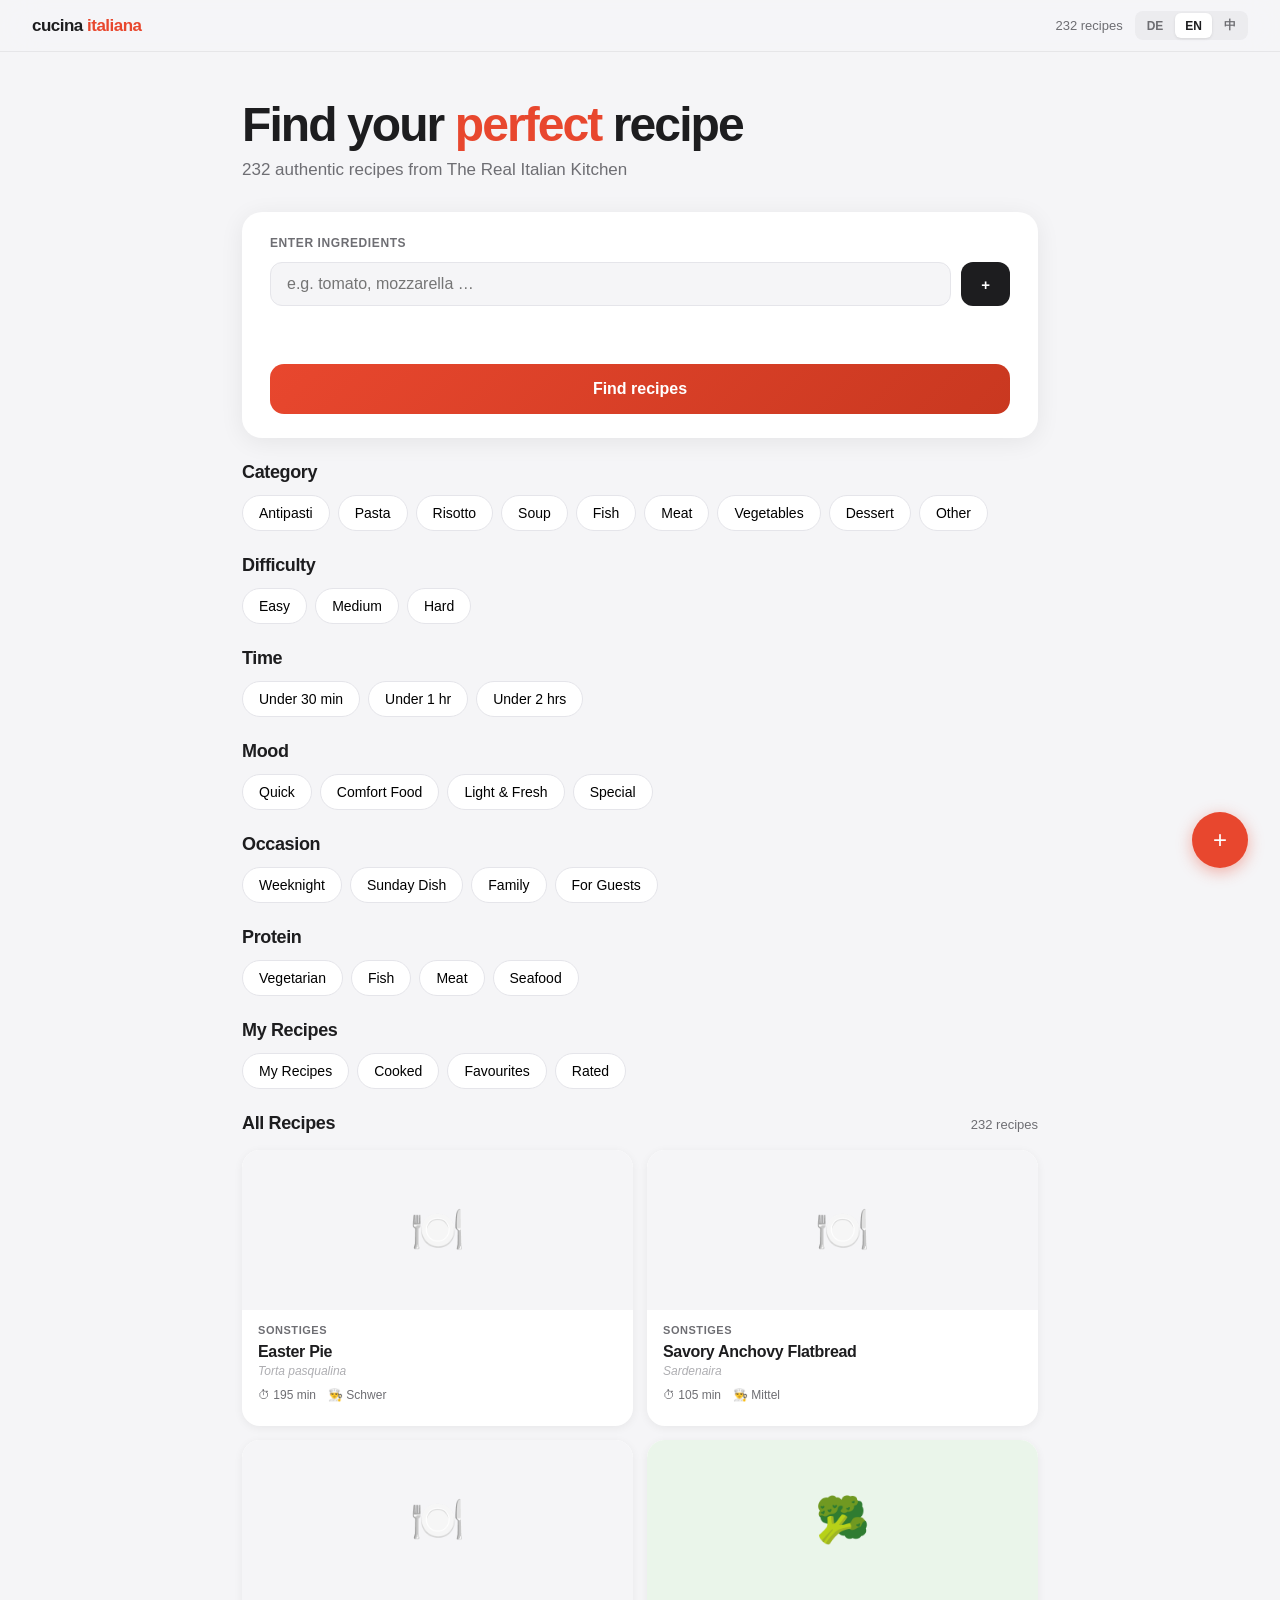
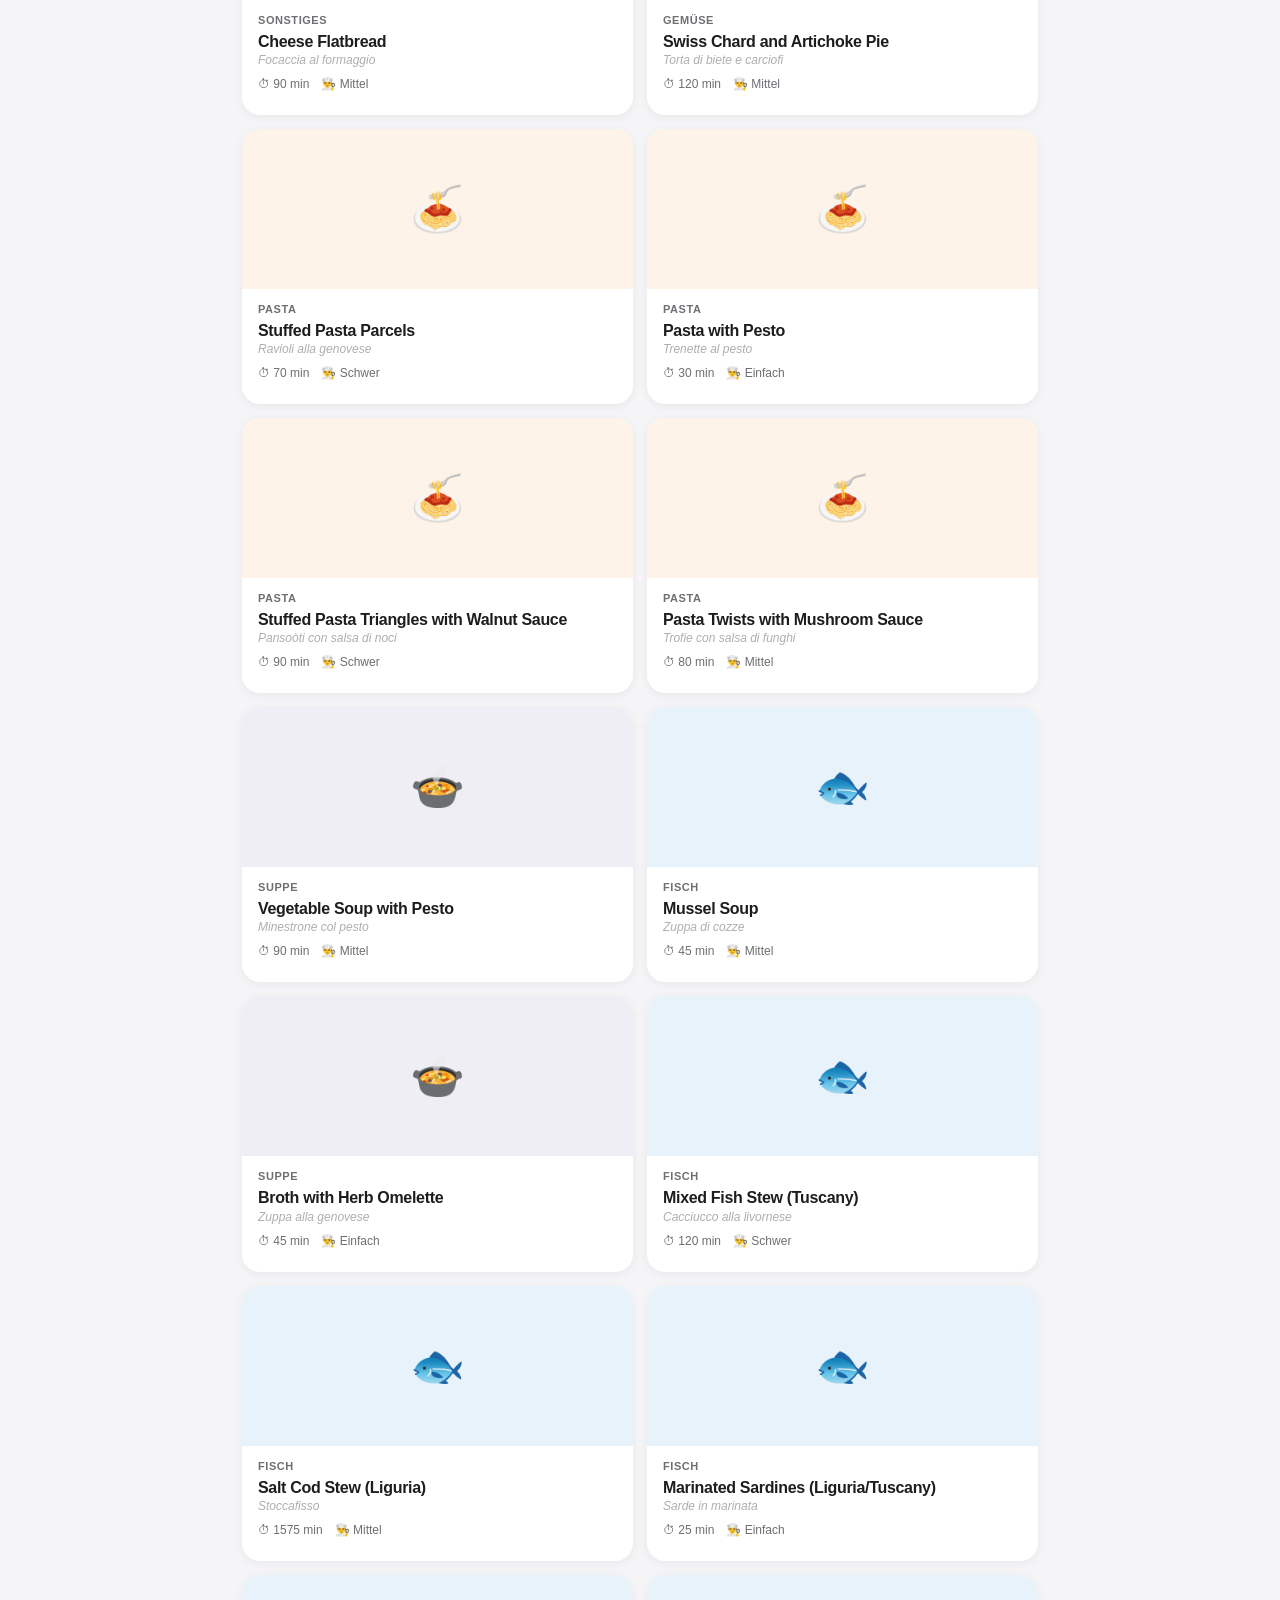
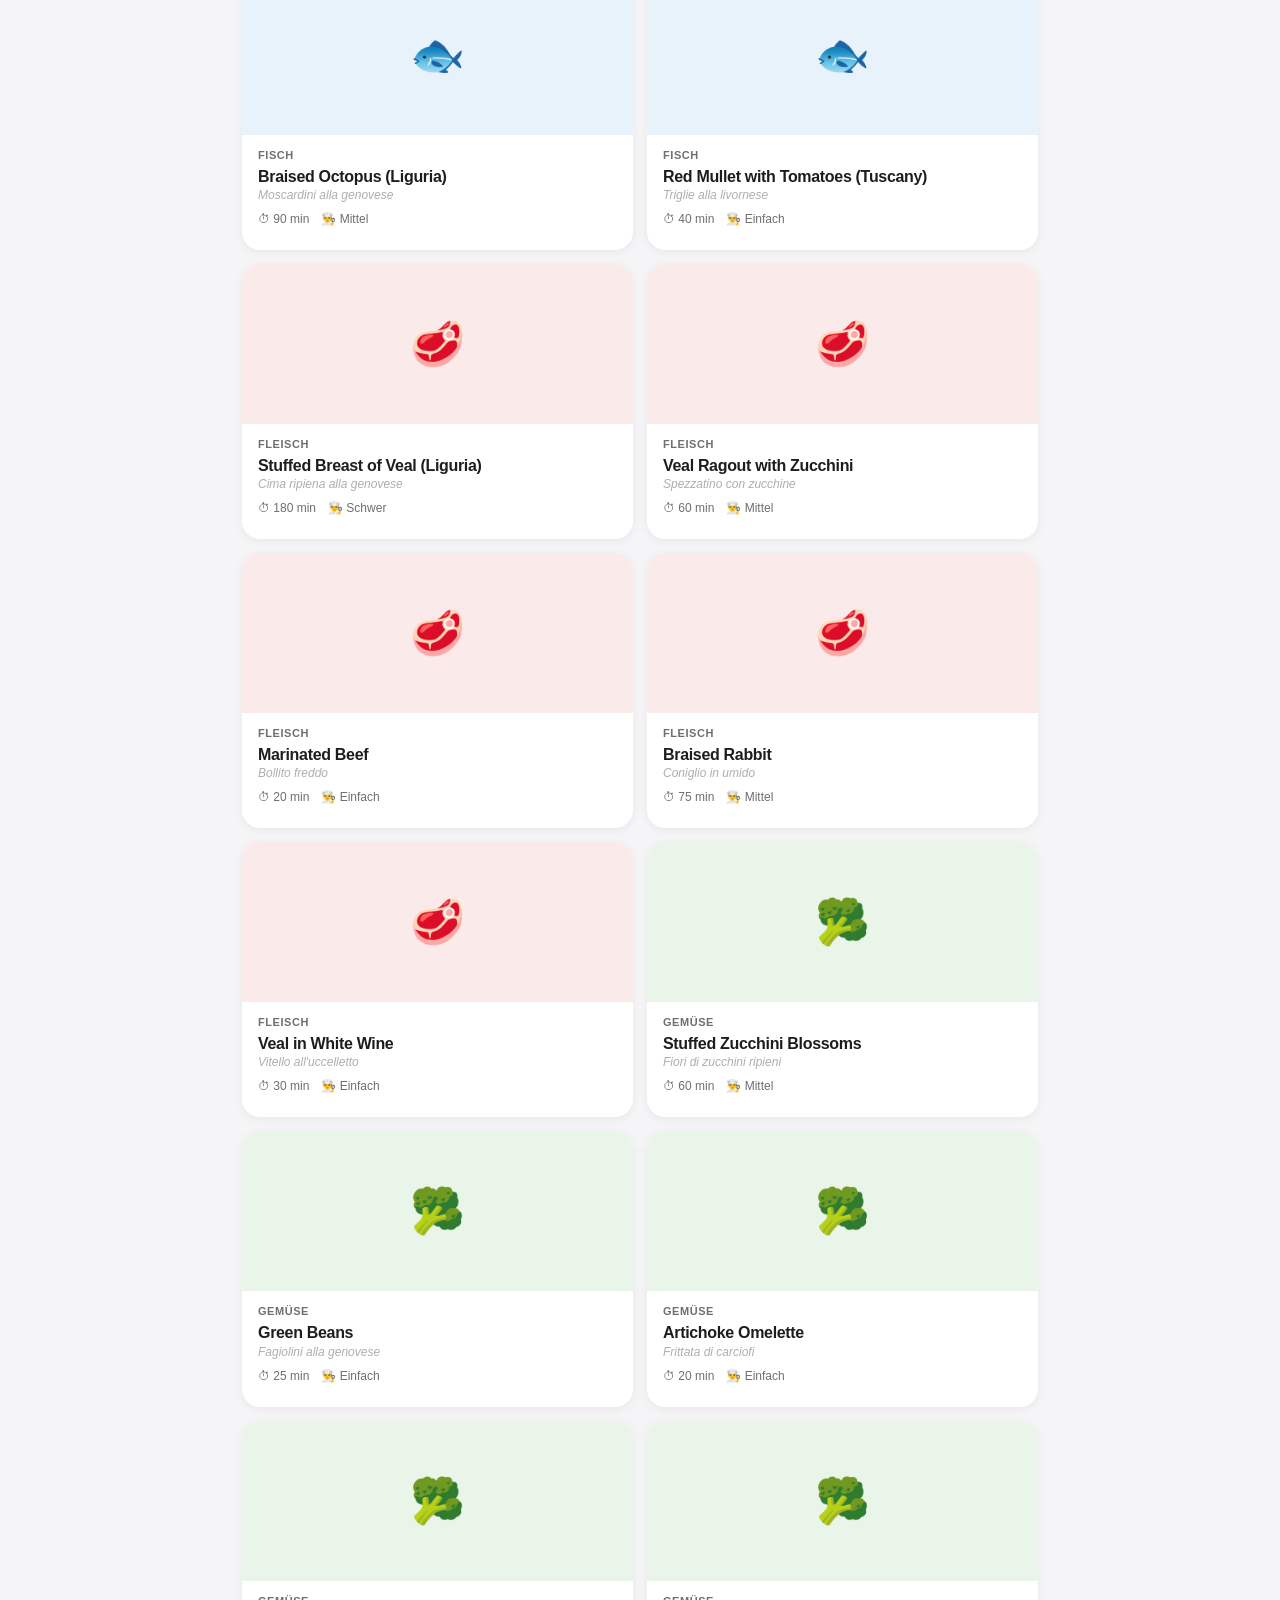
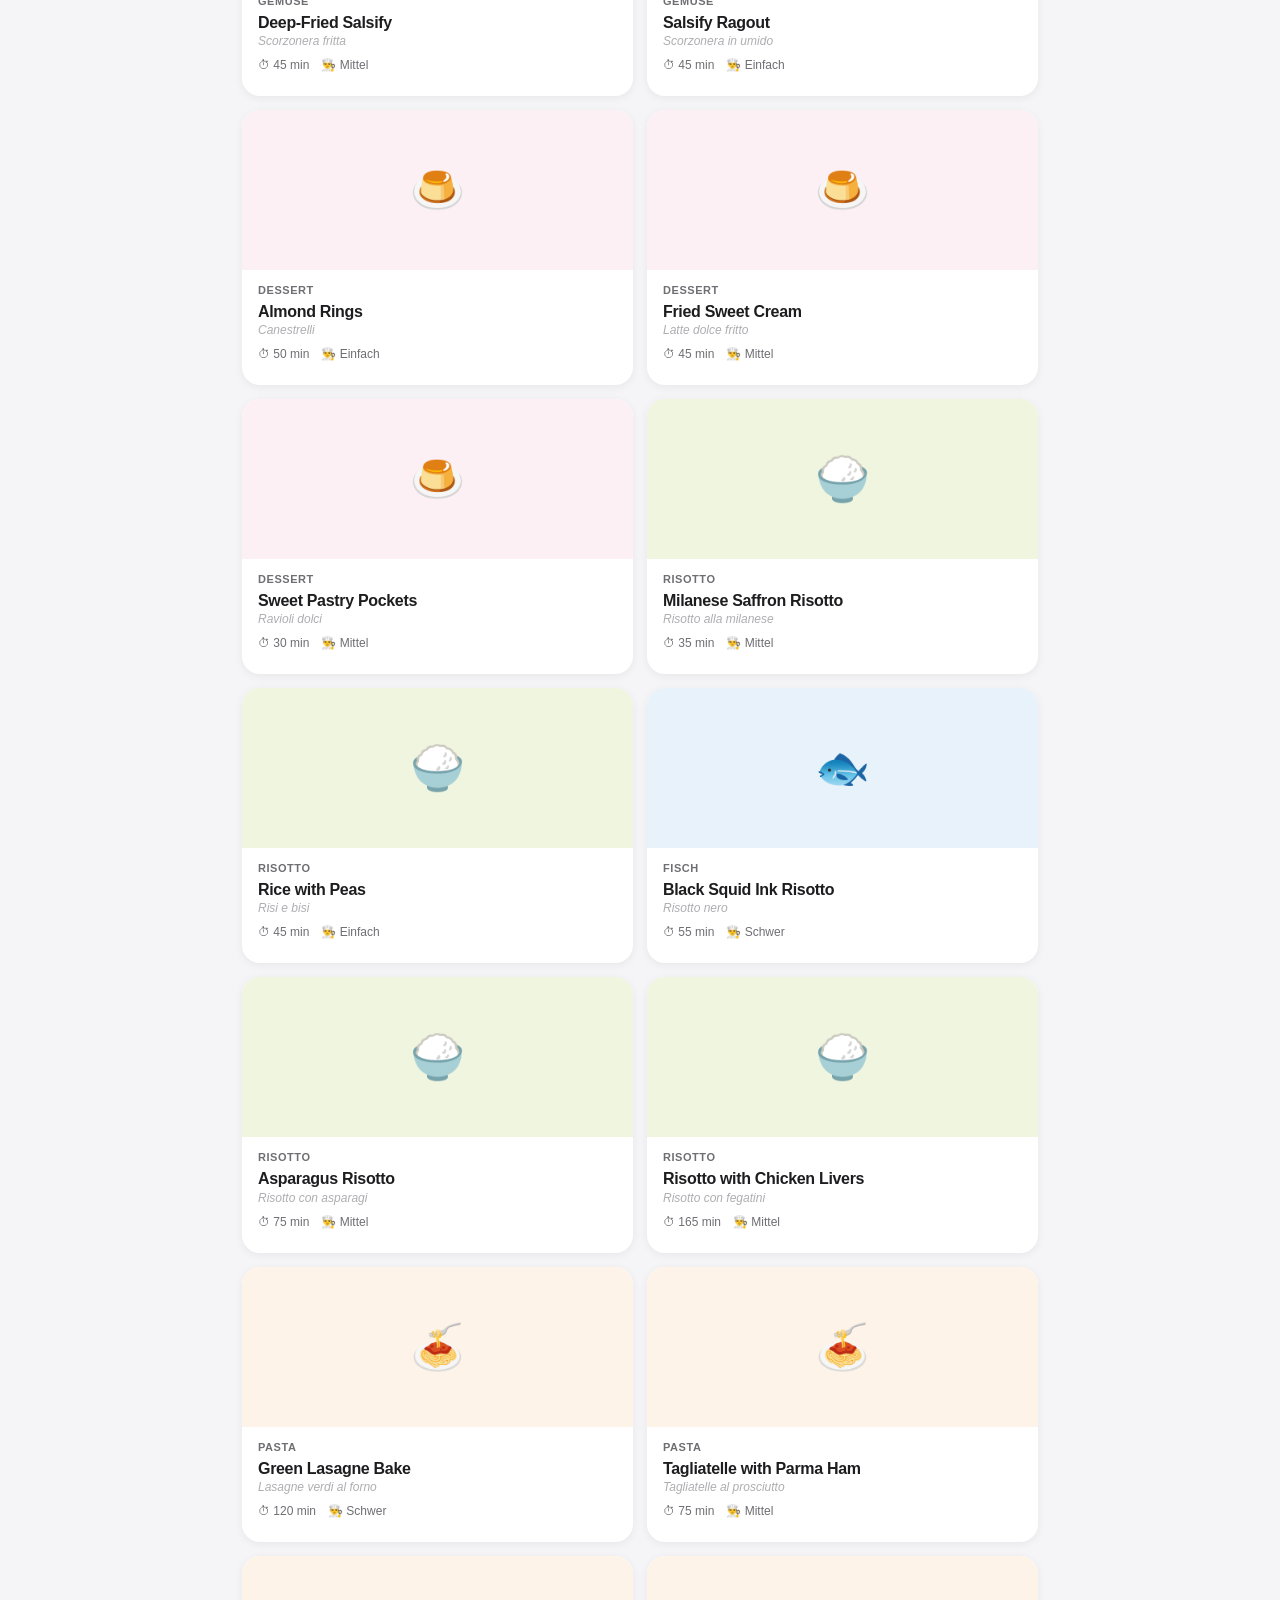
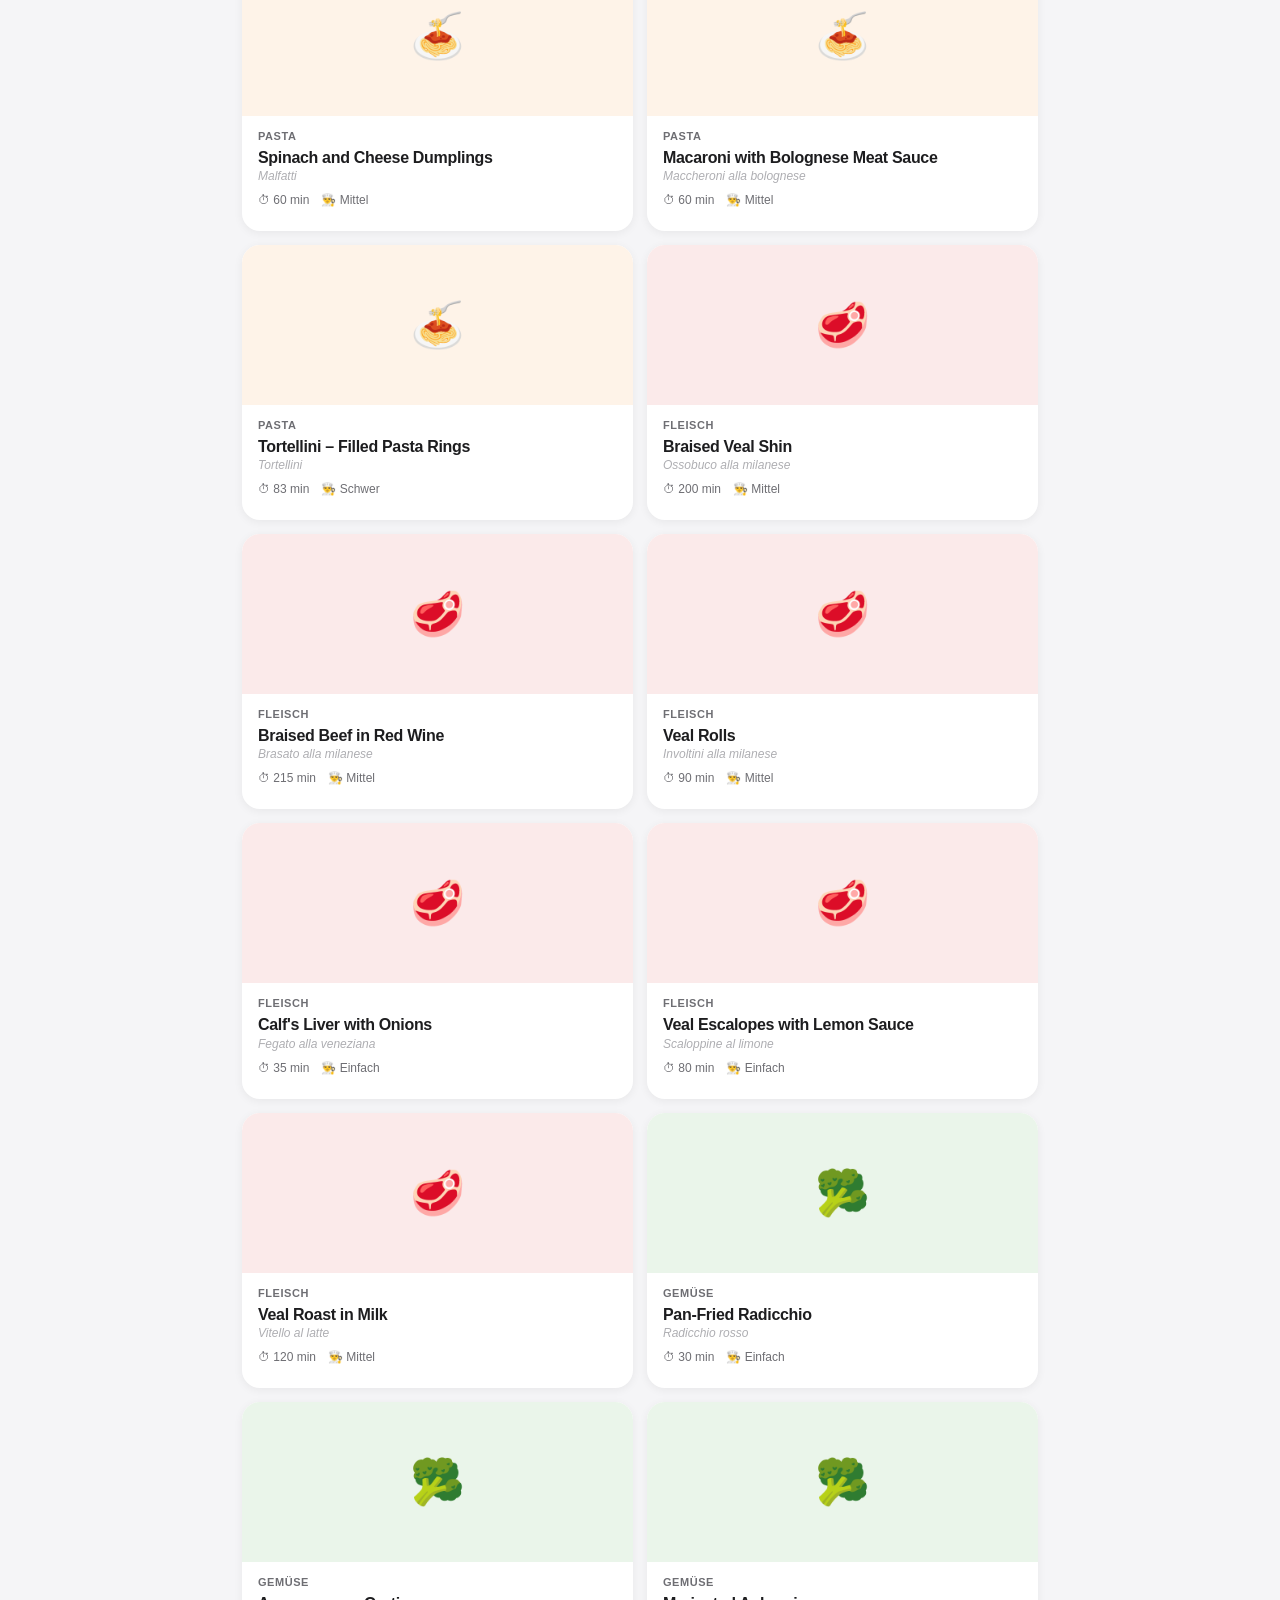
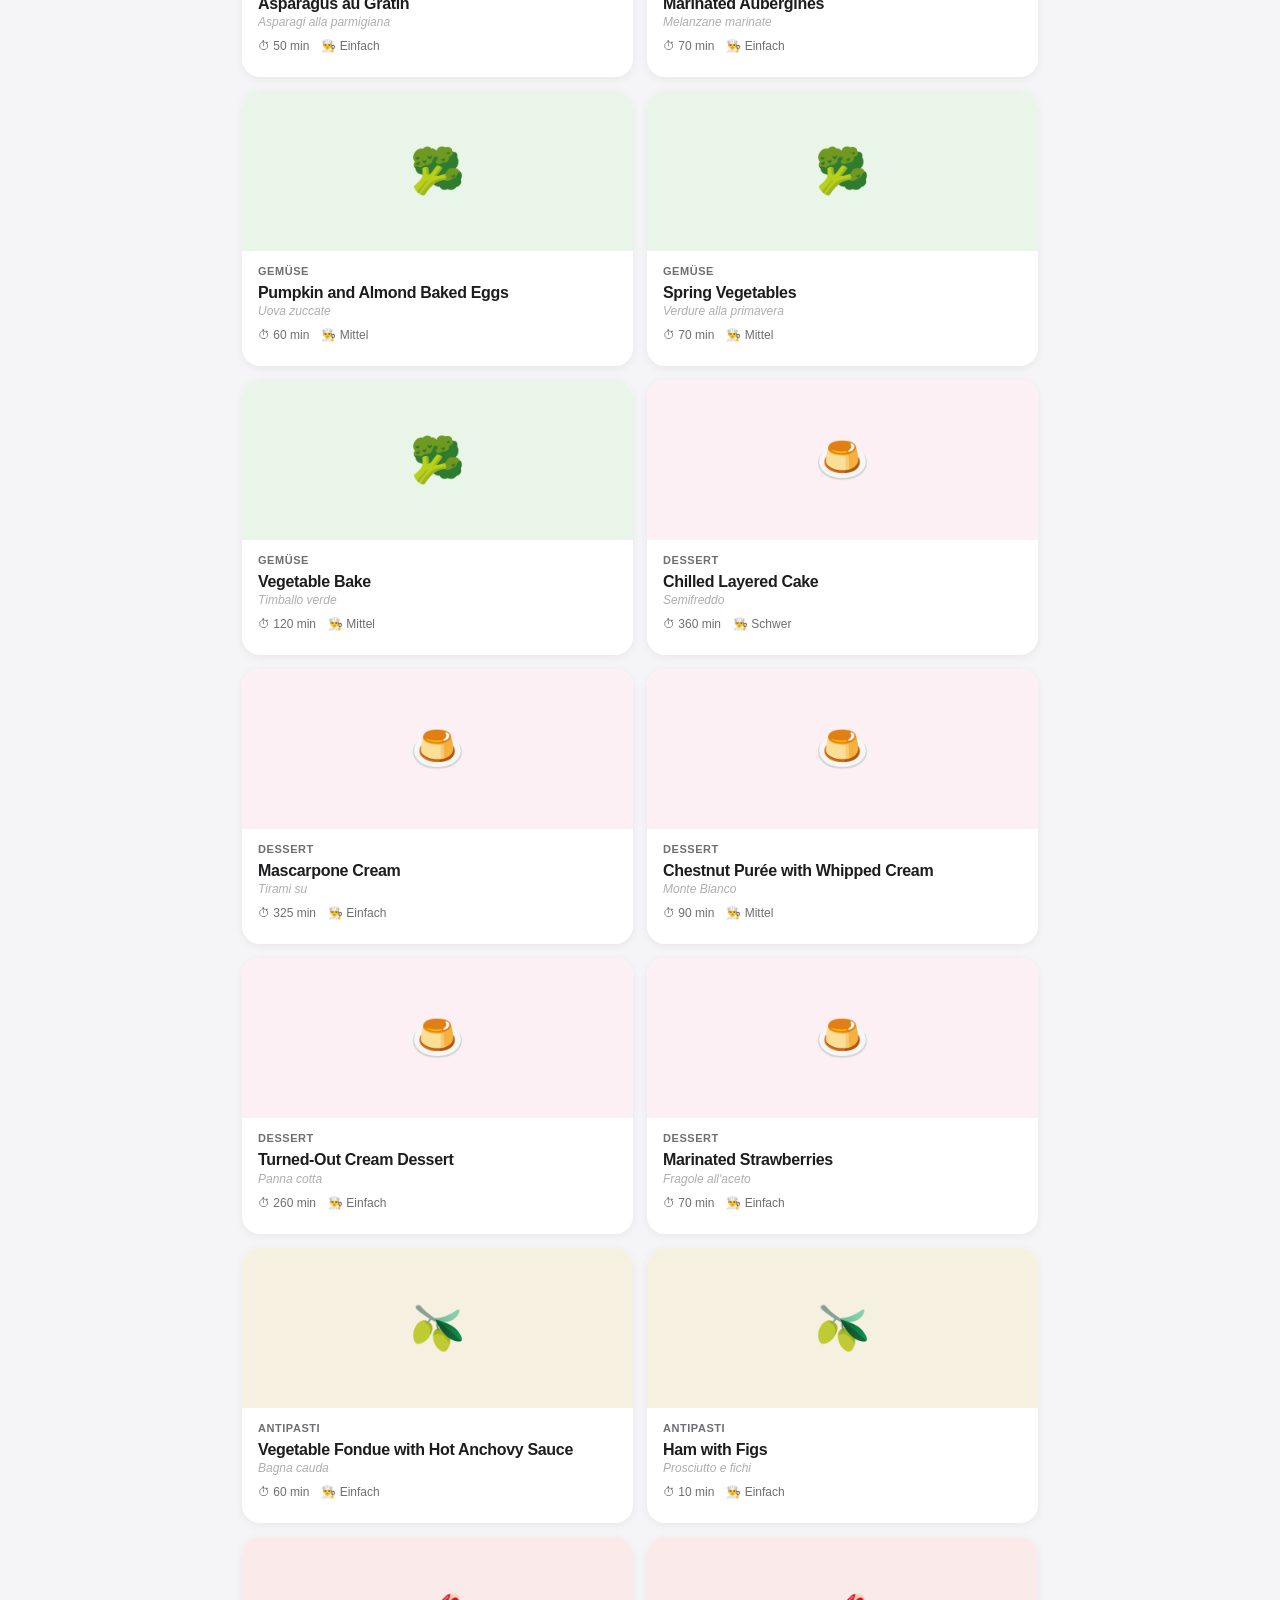
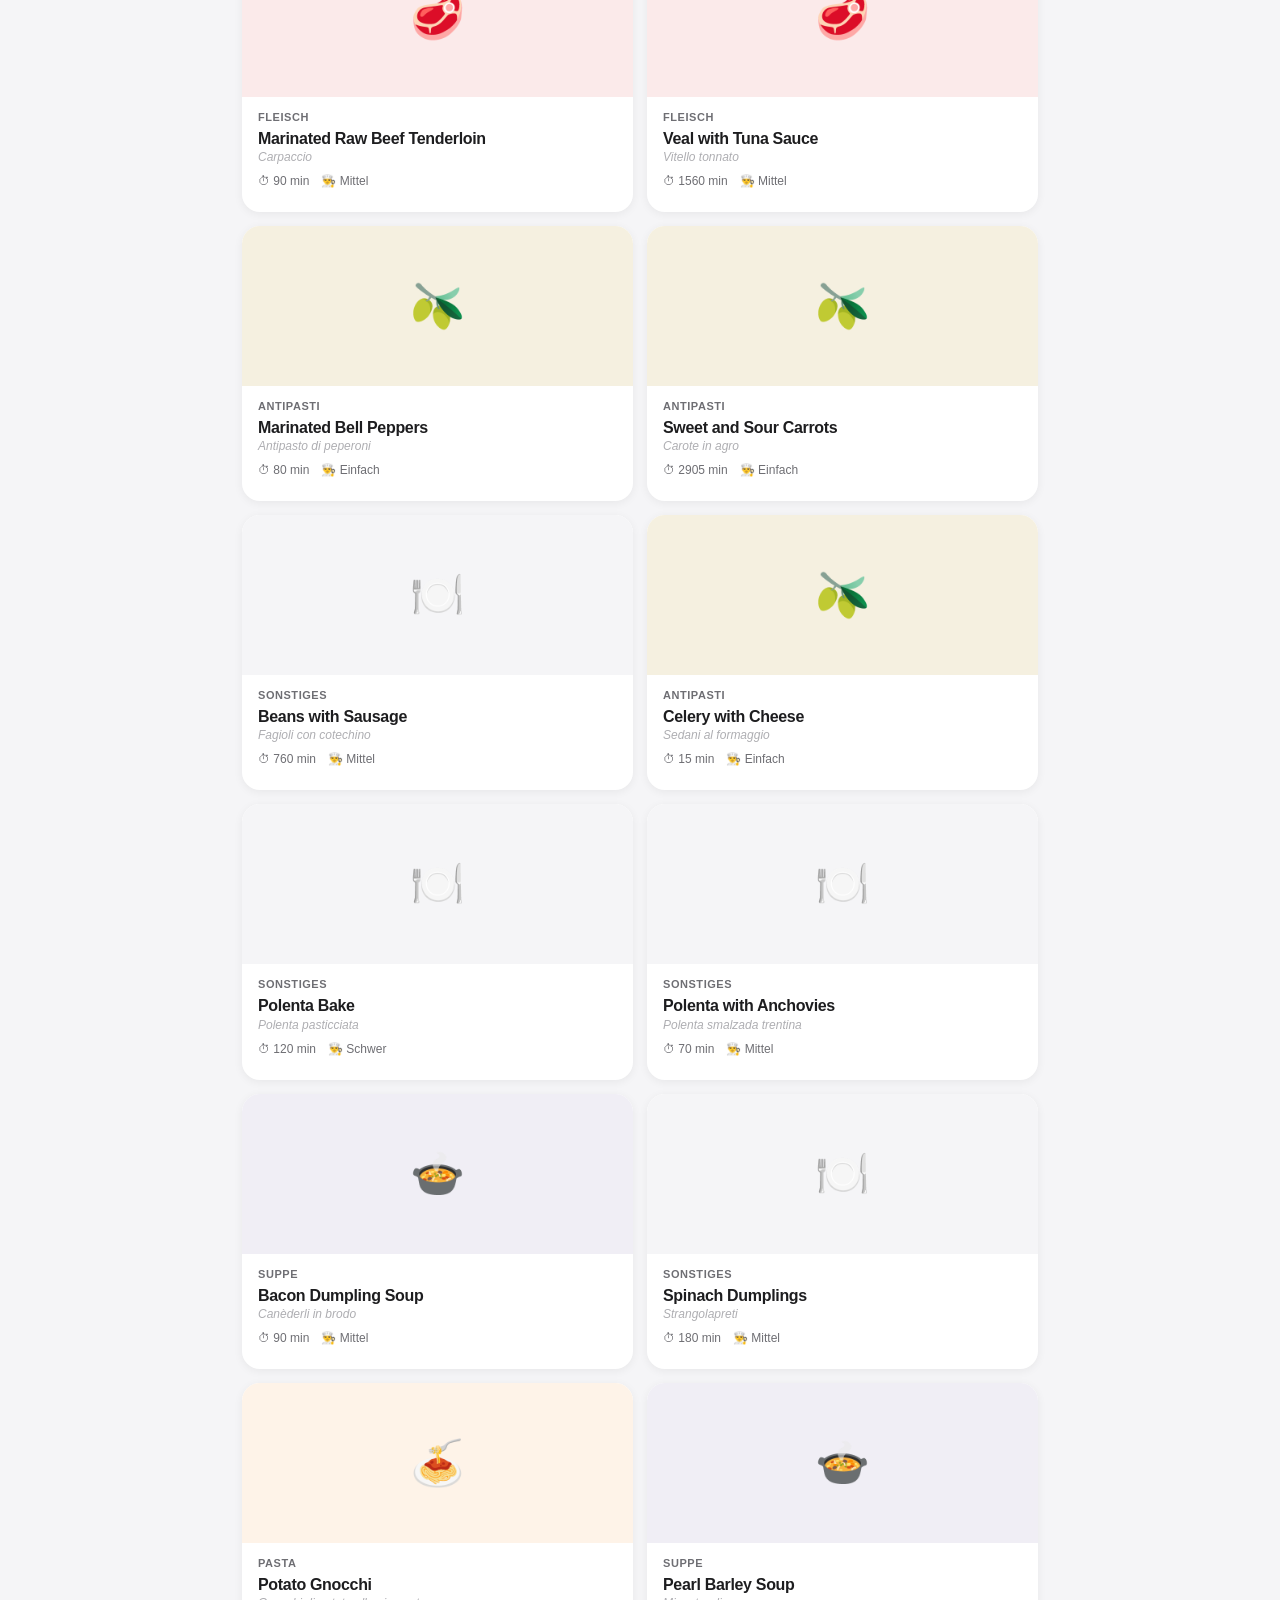
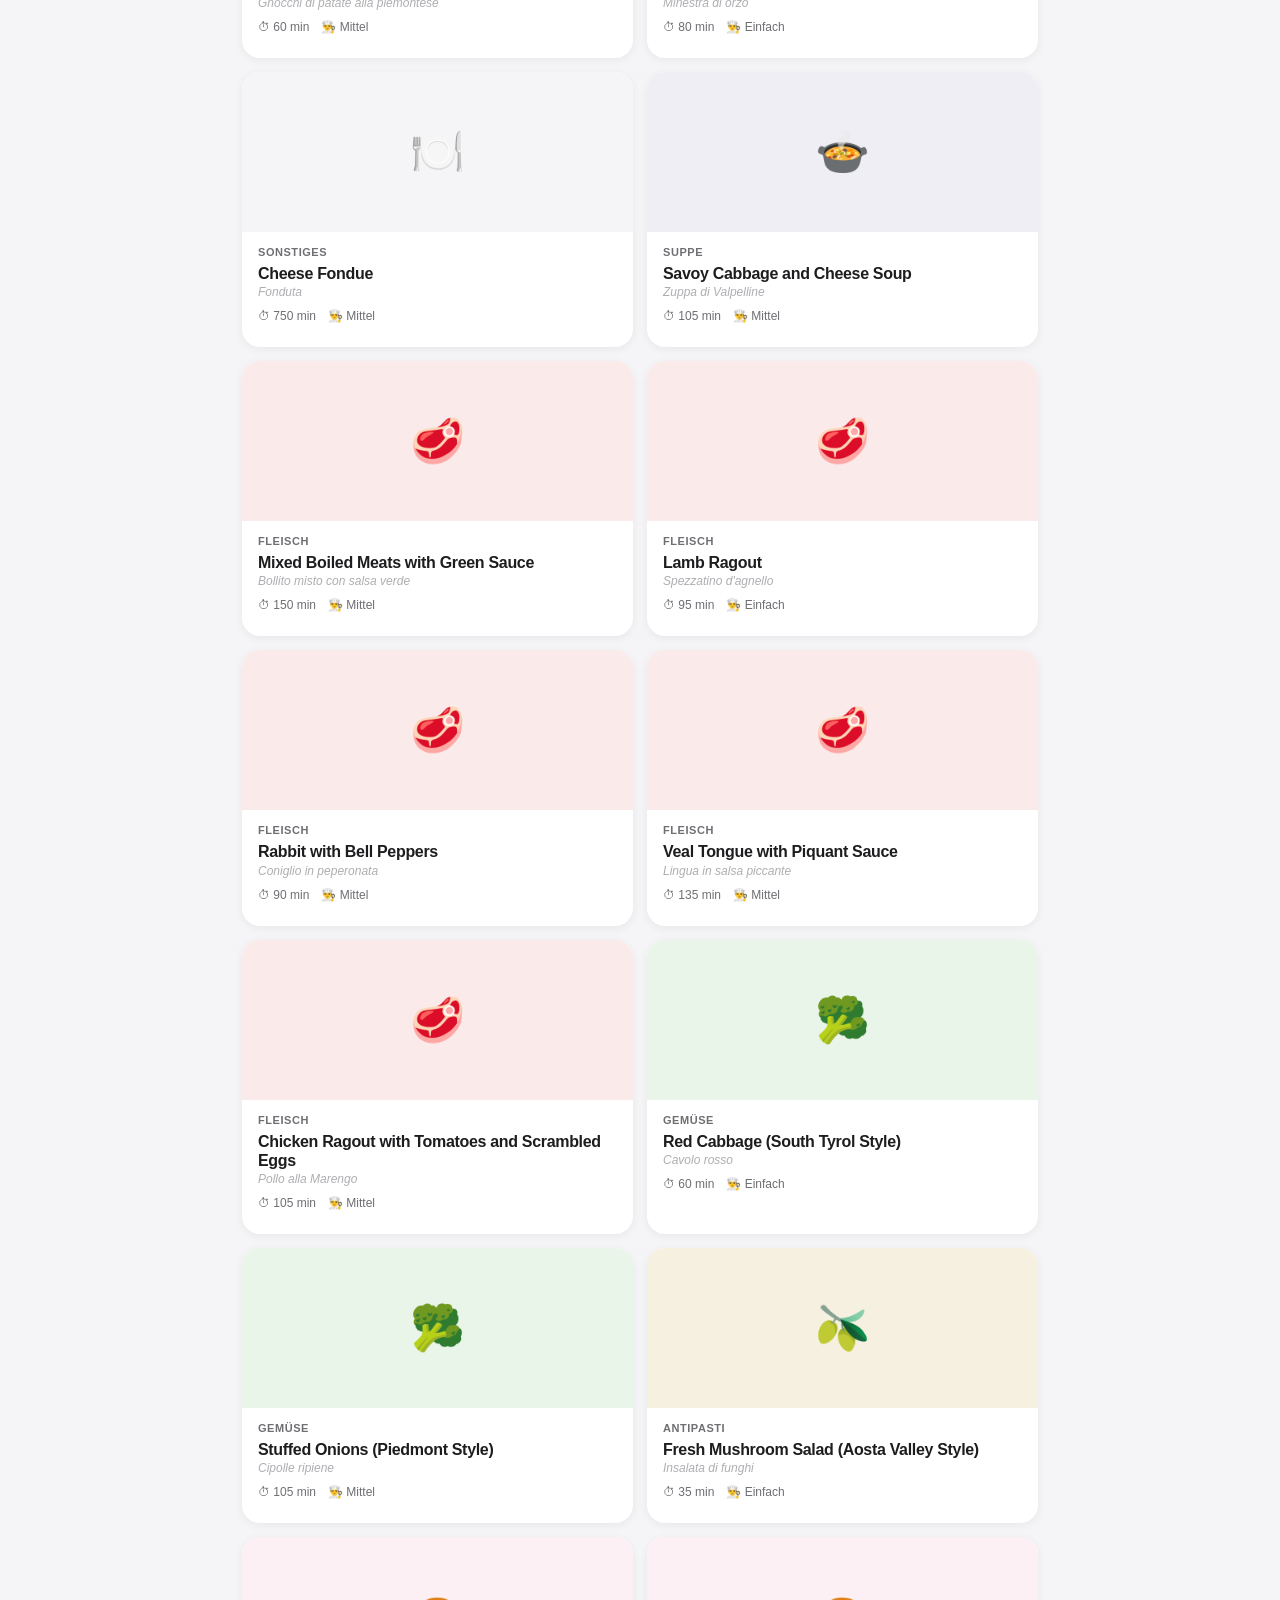
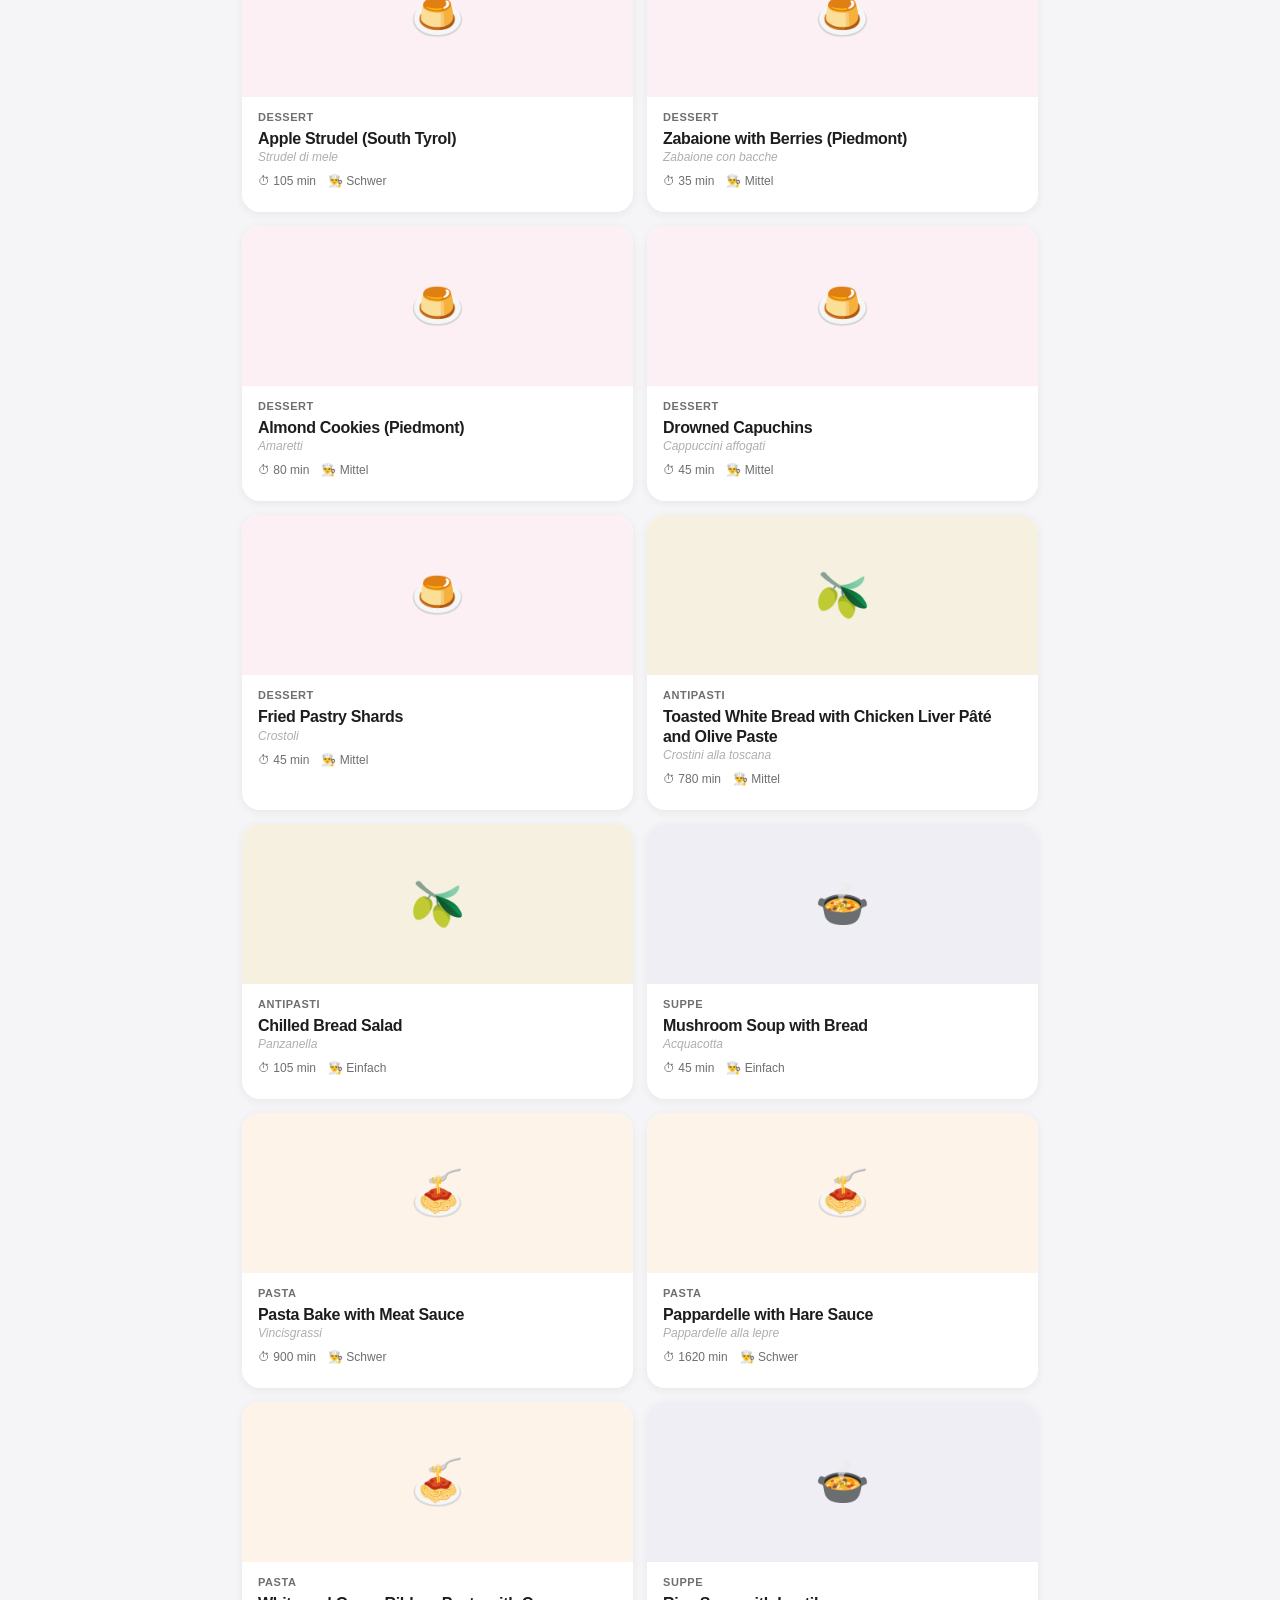
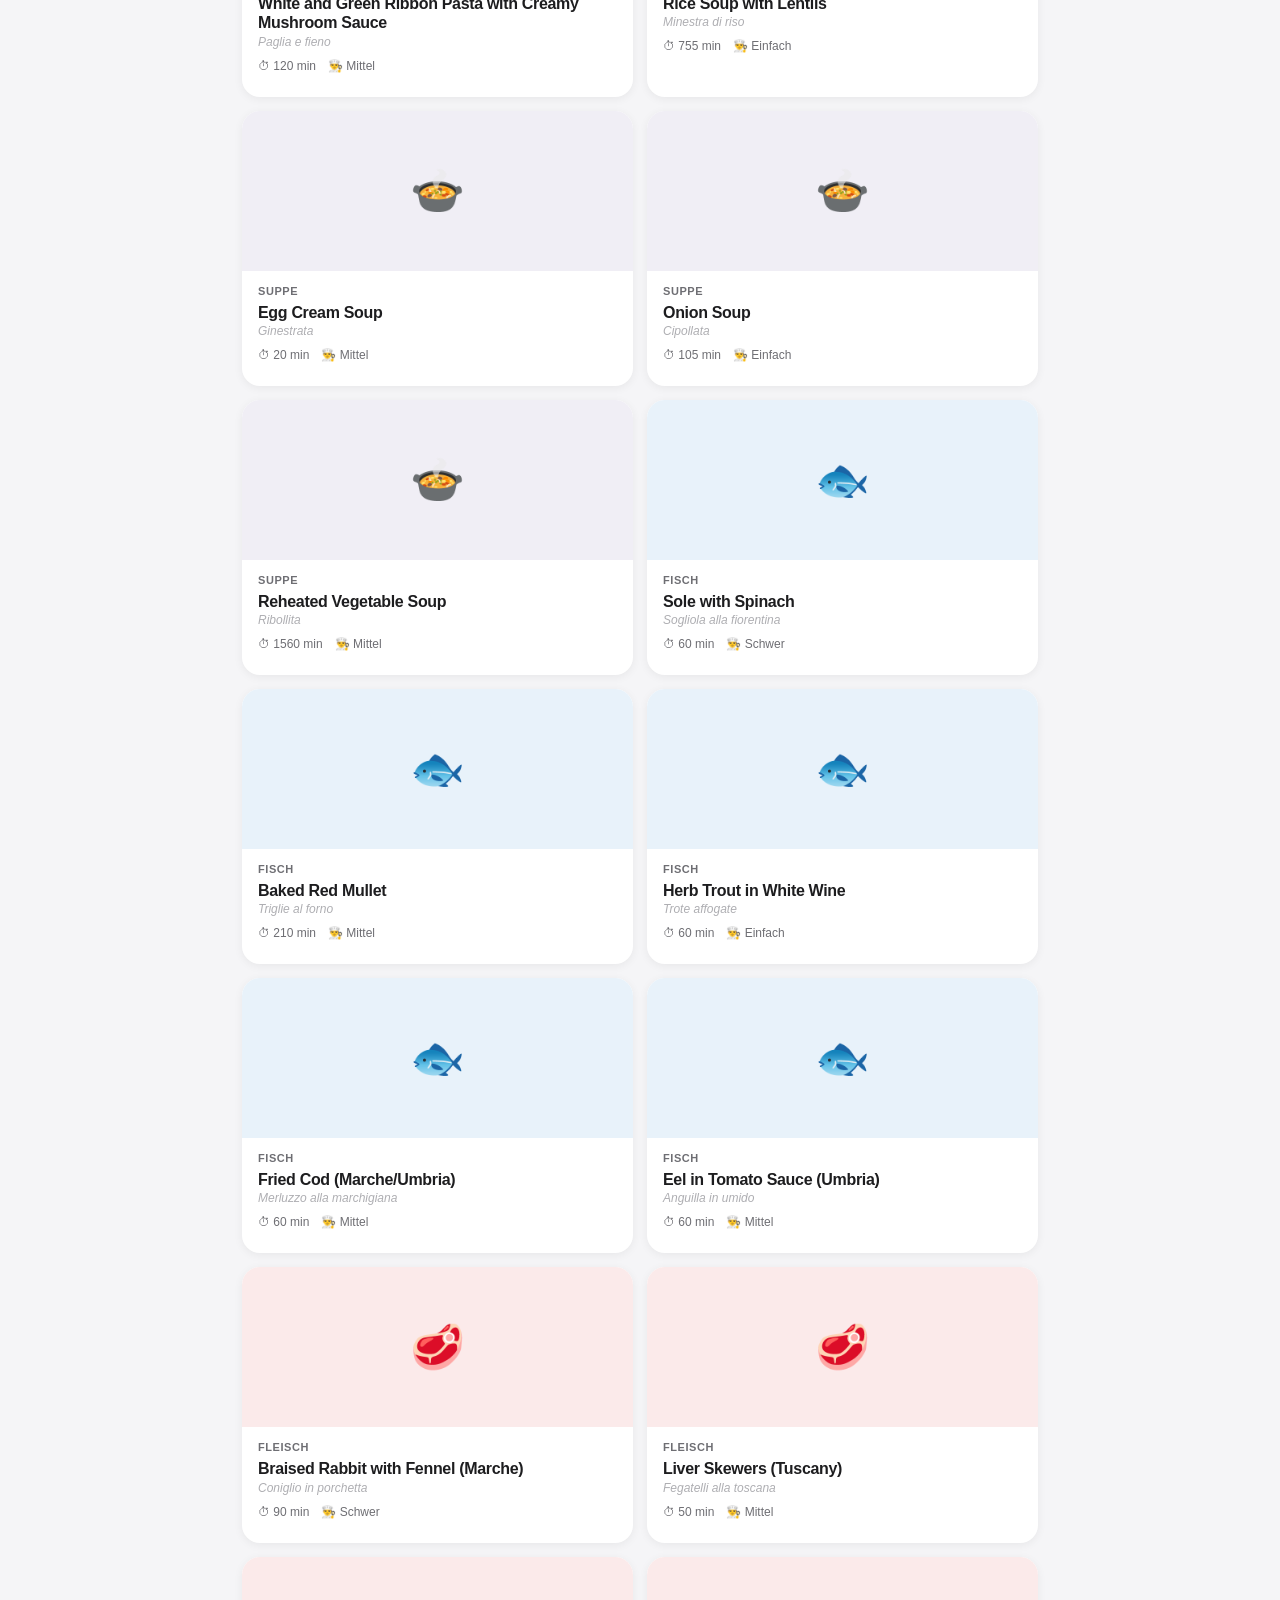
==== commit 4d7662a5: "Add files via upload" ====
--- a/index.html
+++ b/index.html
@@ -3,120 +3,128 @@
 <head>
   <meta charset="UTF-8">
   <meta name="viewport" content="width=device-width, initial-scale=1.0">
-  <title>Cucina Italiana &mdash; Rezeptfinder</title>
+  <title>Cucina Italiana</title>
   <link rel="stylesheet" href="style.css">
 </head>
 <body>
-  <a class="skip-nav" href="#main-content">Zum Inhalt springen</a>
+  <a class="skip-nav" href="#main-content" data-i18n="skipNav">Zum Inhalt springen</a>
 
   <nav role="navigation" aria-label="Hauptnavigation">
     <div class="logo">cucina <span>italiana</span></div>
-    <div id="nav-count" style="font-size:13px;color:var(--text-mid)"></div>
+    <div style="display:flex;align-items:center;gap:12px">
+      <div id="nav-count" style="font-size:13px;color:var(--text-mid)"></div>
+      <div class="lang-switch" id="lang-switch">
+        <button class="lang-btn active" data-lang="de" type="button">DE</button>
+        <button class="lang-btn" data-lang="en" type="button">EN</button>
+        <button class="lang-btn" data-lang="zh" type="button">中</button>
+      </div>
+    </div>
   </nav>
 
   <header class="hero">
-    <h1>Finde dein <em>perfektes</em> Rezept</h1>
-    <p>232 authentische Rezepte aus Die echte italienische K&uuml;che</p>
+    <h1 data-i18n="heroTitle" data-i18n-html="1">Finde dein <em>perfektes</em> Rezept</h1>
+    <p data-i18n="heroSub">232 authentische Rezepte aus Die echte italienische K&uuml;che</p>
   </header>
 
   <main class="main" id="main-content">
 
     <!-- Search -->
     <section class="scard" aria-label="Zutaten-Suche">
-      <div class="slabel">Zutaten eingeben</div>
+      <div class="slabel" data-i18n="searchLabel">Zutaten eingeben</div>
       <div class="irow">
         <input id="ingredient-input" class="iinput" type="text"
                placeholder="z.B. Tomate, Mozzarella ..."
+               data-i18n="searchPlaceholder" data-i18n-attr="placeholder"
                aria-label="Zutat eingeben" autocomplete="off">
         <button id="add-ing-btn" class="abtn" type="button" aria-label="Zutat hinzuf&uuml;gen">+</button>
       </div>
       <div id="tags" class="tags" role="list" aria-label="Gew&auml;hlte Zutaten"></div>
-      <button id="match-btn" class="mbtn" type="button">Rezepte finden</button>
+      <button id="match-btn" class="mbtn" type="button" data-i18n="matchBtn">Rezepte finden</button>
     </section>
 
     <!-- Filter: Kategorie -->
     <section class="fg" aria-label="Filter nach Kategorie">
-      <h2 class="ft">Kategorie</h2>
+      <h2 class="ft" data-i18n="fCategory">Kategorie</h2>
       <div class="chips" role="group" aria-label="Kategorie-Filter">
-        <button class="chip cat" data-group="category" data-val="Antipasti" type="button">Antipasti</button>
-        <button class="chip cat" data-group="category" data-val="Pasta" type="button">Pasta</button>
-        <button class="chip cat" data-group="category" data-val="Risotto" type="button">Risotto</button>
-        <button class="chip cat" data-group="category" data-val="Suppe" type="button">Suppe</button>
-        <button class="chip cat" data-group="category" data-val="Fisch" type="button">Fisch</button>
-        <button class="chip cat" data-group="category" data-val="Fleisch" type="button">Fleisch</button>
-        <button class="chip cat" data-group="category" data-val="Gem&uuml;se" type="button">Gem&uuml;se</button>
-        <button class="chip cat" data-group="category" data-val="Dessert" type="button">Dessert</button>
-        <button class="chip cat" data-group="category" data-val="Sonstiges" type="button">Sonstiges</button>
+        <button class="chip cat" data-group="category" data-val="Antipasti" type="button" data-i18n="cAntipasti">Antipasti</button>
+        <button class="chip cat" data-group="category" data-val="Pasta" type="button" data-i18n="cPasta">Pasta</button>
+        <button class="chip cat" data-group="category" data-val="Risotto" type="button" data-i18n="cRisotto">Risotto</button>
+        <button class="chip cat" data-group="category" data-val="Suppe" type="button" data-i18n="cSuppe">Suppe</button>
+        <button class="chip cat" data-group="category" data-val="Fisch" type="button" data-i18n="cFisch">Fisch</button>
+        <button class="chip cat" data-group="category" data-val="Fleisch" type="button" data-i18n="cFleisch">Fleisch</button>
+        <button class="chip cat" data-group="category" data-val="Gem&uuml;se" type="button" data-i18n="cGemuese">Gem&uuml;se</button>
+        <button class="chip cat" data-group="category" data-val="Dessert" type="button" data-i18n="cDessert">Dessert</button>
+        <button class="chip cat" data-group="category" data-val="Sonstiges" type="button" data-i18n="cSonstiges">Sonstiges</button>
       </div>
     </section>
 
     <!-- Filter: Schwierigkeit -->
     <section class="fg" aria-label="Filter nach Schwierigkeit">
-      <h2 class="ft">Schwierigkeit</h2>
+      <h2 class="ft" data-i18n="fDifficulty">Schwierigkeit</h2>
       <div class="chips" role="group" aria-label="Schwierigkeits-Filter">
-        <button class="chip diff" data-group="difficulty" data-val="Einfach" type="button">Einfach</button>
-        <button class="chip diff" data-group="difficulty" data-val="Mittel" type="button">Mittel</button>
-        <button class="chip diff" data-group="difficulty" data-val="Schwer" type="button">Schwer</button>
+        <button class="chip diff" data-group="difficulty" data-val="Einfach" type="button" data-i18n="dEinfach">Einfach</button>
+        <button class="chip diff" data-group="difficulty" data-val="Mittel" type="button" data-i18n="dMittel">Mittel</button>
+        <button class="chip diff" data-group="difficulty" data-val="Schwer" type="button" data-i18n="dSchwer">Schwer</button>
       </div>
     </section>
 
     <!-- Filter: Zeit -->
     <section class="fg" aria-label="Filter nach Zeitaufwand">
-      <h2 class="ft">Zeitaufwand</h2>
+      <h2 class="ft" data-i18n="fTime">Zeitaufwand</h2>
       <div class="chips" role="group" aria-label="Zeit-Filter">
-        <button class="chip time" data-group="time" data-val="30" type="button">Unter 30 Min</button>
-        <button class="chip time" data-group="time" data-val="60" type="button">Unter 1 Std</button>
-        <button class="chip time" data-group="time" data-val="120" type="button">Unter 2 Std</button>
+        <button class="chip time" data-group="time" data-val="30" type="button" data-i18n="t30">Unter 30 Min</button>
+        <button class="chip time" data-group="time" data-val="60" type="button" data-i18n="t60">Unter 1 Std</button>
+        <button class="chip time" data-group="time" data-val="120" type="button" data-i18n="t120">Unter 2 Std</button>
       </div>
     </section>
 
     <!-- Filter: Stimmung -->
     <section class="fg" aria-label="Filter nach Stimmung">
-      <h2 class="ft">Stimmung</h2>
+      <h2 class="ft" data-i18n="fMood">Stimmung</h2>
       <div class="chips" role="group" aria-label="Stimmungs-Filter">
-        <button class="chip mood" data-group="mood" data-val="schnell" type="button">Schnell</button>
-        <button class="chip mood" data-group="mood" data-val="comfort" type="button">Comfort Food</button>
-        <button class="chip mood" data-group="mood" data-val="leicht" type="button">Leicht &amp; Frisch</button>
-        <button class="chip mood" data-group="mood" data-val="besonderes" type="button">Besonders</button>
+        <button class="chip mood" data-group="mood" data-val="schnell" type="button" data-i18n="mSchnell">Schnell</button>
+        <button class="chip mood" data-group="mood" data-val="comfort" type="button" data-i18n="mComfort">Comfort Food</button>
+        <button class="chip mood" data-group="mood" data-val="leicht" type="button" data-i18n="mLeicht">Leicht &amp; Frisch</button>
+        <button class="chip mood" data-group="mood" data-val="besonderes" type="button" data-i18n="mBesonderes">Besonders</button>
       </div>
     </section>
 
     <!-- Filter: Anlass -->
     <section class="fg" aria-label="Filter nach Anlass">
-      <h2 class="ft">Anlass</h2>
+      <h2 class="ft" data-i18n="fOccasion">Anlass</h2>
       <div class="chips" role="group" aria-label="Anlass-Filter">
-        <button class="chip occ" data-group="occasion" data-val="woche" type="button">Unter der Woche</button>
-        <button class="chip occ" data-group="occasion" data-val="sonntag" type="button">Sonntagsgericht</button>
-        <button class="chip occ" data-group="occasion" data-val="familie" type="button">Familie</button>
-        <button class="chip occ" data-group="occasion" data-val="freunde" type="button">F&uuml;r G&auml;ste</button>
+        <button class="chip occ" data-group="occasion" data-val="woche" type="button" data-i18n="oWoche">Unter der Woche</button>
+        <button class="chip occ" data-group="occasion" data-val="sonntag" type="button" data-i18n="oSonntag">Sonntagsgericht</button>
+        <button class="chip occ" data-group="occasion" data-val="familie" type="button" data-i18n="oFamilie">Familie</button>
+        <button class="chip occ" data-group="occasion" data-val="freunde" type="button" data-i18n="oFreunde">F&uuml;r G&auml;ste</button>
       </div>
     </section>
 
     <!-- Filter: Protein -->
     <section class="fg" aria-label="Filter nach Protein">
-      <h2 class="ft">Protein</h2>
+      <h2 class="ft" data-i18n="fProtein">Protein</h2>
       <div class="chips" role="group" aria-label="Protein-Filter">
-        <button class="chip prot" data-group="protein" data-val="vegetarisch" type="button">Vegetarisch</button>
-        <button class="chip prot" data-group="protein" data-val="fisch" type="button">Fisch</button>
-        <button class="chip prot" data-group="protein" data-val="fleisch" type="button">Fleisch</button>
-        <button class="chip prot" data-group="protein" data-val="meeresfr&uuml;chte" type="button">Meeresfr&uuml;chte</button>
+        <button class="chip prot" data-group="protein" data-val="vegetarisch" type="button" data-i18n="pVegetarisch">Vegetarisch</button>
+        <button class="chip prot" data-group="protein" data-val="fisch" type="button" data-i18n="pFisch">Fisch</button>
+        <button class="chip prot" data-group="protein" data-val="fleisch" type="button" data-i18n="pFleisch">Fleisch</button>
+        <button class="chip prot" data-group="protein" data-val="meeresfr&uuml;chte" type="button" data-i18n="pMeer">Meeresfr&uuml;chte</button>
       </div>
     </section>
 
     <!-- Filter: Meine Rezepte -->
     <section class="fg" aria-label="Filter eigene Rezepte">
-      <h2 class="ft">Meine Rezepte</h2>
+      <h2 class="ft" data-i18n="fMine">Meine Rezepte</h2>
       <div class="chips" role="group" aria-label="Eigene-Rezepte-Filter">
-        <button class="chip mine" data-group="mine" data-val="user" type="button">Eigene Rezepte</button>
-        <button class="chip mine" data-group="mine" data-val="cooked" type="button">Gekocht</button>
-        <button class="chip mine" data-group="mine" data-val="fav" type="button">Favoriten</button>
-        <button class="chip mine" data-group="mine" data-val="rated" type="button">Bewertet</button>
+        <button class="chip mine" data-group="mine" data-val="user" type="button" data-i18n="mUser">Eigene Rezepte</button>
+        <button class="chip mine" data-group="mine" data-val="cooked" type="button" data-i18n="mCooked">Gekocht</button>
+        <button class="chip mine" data-group="mine" data-val="fav" type="button" data-i18n="mFav">Favoriten</button>
+        <button class="chip mine" data-group="mine" data-val="rated" type="button" data-i18n="mRated">Bewertet</button>
       </div>
     </section>
 
     <!-- Results -->
     <div class="rbar">
-      <h2 class="rtitle">Alle Rezepte</h2>
+      <h2 class="rtitle" data-i18n="allRecipes">Alle Rezepte</h2>
       <span id="rcount" class="rcount"></span>
     </div>
     <div id="grid" class="grid" role="list" aria-label="Rezeptliste"></div>
@@ -136,24 +144,24 @@
   <!-- Add Recipe Overlay -->
   <div id="add-overlay" class="aoverlay" role="dialog" aria-modal="true" aria-label="Rezept hinzuf&uuml;gen">
     <div class="amodal">
-      <h2>Neues Rezept</h2>
-      <p class="sub">Manuell eingeben oder Markdown importieren</p>
+      <h2 data-i18n="newRecipe">Neues Rezept</h2>
+      <p class="sub" data-i18n="addSub">Manuell eingeben oder Markdown importieren</p>
       <div class="tabs">
-        <button class="tab on" data-tab="manual" type="button">Manuell</button>
-        <button class="tab" data-tab="md" type="button">Import</button>
+        <button class="tab on" data-tab="manual" type="button" data-i18n="tabManual">Manuell</button>
+        <button class="tab" data-tab="md" type="button" data-i18n="tabImport">Import</button>
       </div>
 
       <!-- Manual Tab -->
       <div id="tab-manual" class="aform">
-        <label for="f-name">Name (Deutsch)</label>
+        <label for="f-name" data-i18n="lblNameDe">Name (Deutsch)</label>
         <input id="f-name" type="text" placeholder="z.B. Spaghetti Carbonara">
 
-        <label for="f-nameit">Name (Italienisch)</label>
+        <label for="f-nameit" data-i18n="lblNameIt">Name (Italienisch)</label>
         <input id="f-nameit" type="text" placeholder="z.B. Spaghetti alla Carbonara">
 
         <div class="row2">
           <div>
-            <label for="f-cat">Kategorie</label>
+            <label for="f-cat" data-i18n="lblCategory">Kategorie</label>
             <select id="f-cat">
               <option value="Antipasti">Antipasti</option>
               <option value="Pasta" selected>Pasta</option>
@@ -167,7 +175,7 @@
             </select>
           </div>
           <div>
-            <label for="f-diff">Schwierigkeit</label>
+            <label for="f-diff" data-i18n="lblDifficulty">Schwierigkeit</label>
             <select id="f-diff">
               <option value="Einfach">Einfach</option>
               <option value="Mittel" selected>Mittel</option>
@@ -178,31 +186,31 @@
 
         <div class="row3">
           <div>
-            <label for="f-sv">Portionen</label>
+            <label for="f-sv" data-i18n="lblPortions">Portionen</label>
             <input id="f-sv" type="number" value="4" min="1" max="20">
           </div>
           <div>
-            <label for="f-prep">Vorbereitung (Min)</label>
+            <label for="f-prep" data-i18n="lblPrep">Vorbereitung (Min)</label>
             <input id="f-prep" type="number" value="15" min="0">
           </div>
           <div>
-            <label for="f-cook">Kochzeit (Min)</label>
+            <label for="f-cook" data-i18n="lblCook">Kochzeit (Min)</label>
             <input id="f-cook" type="number" value="30" min="0">
           </div>
         </div>
 
-        <label for="f-ing">Zutaten (eine pro Zeile: Menge &mdash; Zutat)</label>
+        <label for="f-ing" data-i18n="lblIngredients">Zutaten (eine pro Zeile: Menge &mdash; Zutat)</label>
         <textarea id="f-ing" placeholder="200 g &mdash; Spaghetti&#10;100 g &mdash; Guanciale&#10;3 &mdash; Eigelb"></textarea>
 
-        <label for="f-steps">Zubereitung (ein Schritt pro Zeile)</label>
+        <label for="f-steps" data-i18n="lblSteps">Zubereitung (ein Schritt pro Zeile)</label>
         <textarea id="f-steps" placeholder="Nudeln in Salzwasser kochen.&#10;Guanciale knusprig braten."></textarea>
 
-        <label for="f-tip">Tipps (optional)</label>
+        <label for="f-tip" data-i18n="lblTips">Tipps (optional)</label>
         <textarea id="f-tip" rows="2" placeholder="Nur Guanciale verwenden, kein Speck!"></textarea>
 
         <!-- Photo upload -->
-        <label>Foto (optional)</label>
-        <div id="photo-drop" class="md-drop" role="button" tabindex="0" style="padding:20px">
+        <label data-i18n="lblPhoto">Foto (optional)</label>
+        <div id="photo-drop" class="md-drop" role="button" tabindex="0" style="padding:20px" data-i18n="addPhoto">
           Foto hinzuf&uuml;gen
         </div>
         <input id="f-photo" type="file" accept="image/*" style="display:none">
@@ -215,18 +223,18 @@
       <div id="tab-md" style="display:none">
         <div id="md-drop-zone" class="md-drop" role="button" tabindex="0" aria-label="Markdown-Datei hierher ziehen oder klicken">
           <div class="icon">&#128196;</div>
-          <p>Markdown-Datei hierher ziehen<br>oder klicken zum Ausw&auml;hlen</p>
+          <p data-i18n="mdDrop" data-i18n-html="1">Markdown-Datei hierher ziehen<br>oder klicken zum Ausw&auml;hlen</p>
         </div>
         <input id="md-file" type="file" accept=".md,.txt" style="display:none">
         <div id="md-preview" class="md-preview"></div>
 
         <!-- Parsed MD fields -->
         <div id="md-parsed" style="display:none;margin-top:16px" class="aform">
-          <label for="md-name">Name</label>
+          <label for="md-name" data-i18n="lblName">Name</label>
           <input id="md-name" type="text">
           <div class="row2">
             <div>
-              <label for="md-cat">Kategorie</label>
+              <label for="md-cat" data-i18n="lblCategory">Kategorie</label>
               <select id="md-cat">
                 <option value="Antipasti">Antipasti</option>
                 <option value="Pasta" selected>Pasta</option>
@@ -240,7 +248,7 @@
               </select>
             </div>
             <div>
-              <label for="md-diff">Schwierigkeit</label>
+              <label for="md-diff" data-i18n="lblDifficulty">Schwierigkeit</label>
               <select id="md-diff">
                 <option value="Einfach">Einfach</option>
                 <option value="Mittel" selected>Mittel</option>
@@ -248,14 +256,14 @@
               </select>
             </div>
           </div>
-          <label for="md-sv">Portionen</label>
+          <label for="md-sv" data-i18n="lblPortions">Portionen</label>
           <input id="md-sv" type="number" value="4" min="1" max="20">
         </div>
       </div>
 
       <div class="abtn-row">
-        <button id="save-recipe-btn" class="save-btn" type="button">Rezept speichern</button>
-        <button id="cancel-add-btn" class="cancel-btn" type="button">Abbrechen</button>
+        <button id="save-recipe-btn" class="save-btn" type="button" data-i18n="saveBtn">Rezept speichern</button>
+        <button id="cancel-add-btn" class="cancel-btn" type="button" data-i18n="cancelBtn">Abbrechen</button>
       </div>
     </div>
   </div>
--- a/style.css
+++ b/style.css
@@ -60,6 +60,33 @@
 .logo { font-size: 17px; font-weight: 700; letter-spacing: -0.03em; }
 .logo span { color: var(--red); }
 
+/* ── Language Switcher ── */
+.lang-switch {
+  display: flex;
+  gap: 2px;
+  background: rgba(0, 0, 0, 0.04);
+  border-radius: 8px;
+  padding: 2px;
+}
+.lang-btn {
+  padding: 4px 10px;
+  border: none;
+  background: none;
+  border-radius: 6px;
+  font-size: 12px;
+  font-weight: 600;
+  cursor: pointer;
+  font-family: inherit;
+  color: var(--text-mid);
+  transition: all 0.15s;
+}
+.lang-btn.active {
+  background: var(--card);
+  color: var(--text);
+  box-shadow: 0 1px 3px rgba(0, 0, 0, 0.1);
+}
+.lang-btn:hover:not(.active) { color: var(--text); }
+
 /* ── Hero ── */
 .hero {
   padding: 48px 32px 32px;
@@ -527,6 +554,23 @@
 }
 .ii:last-child { border-bottom: none; }
 .iamt { font-weight: 600; flex-shrink: 0; }
+.ing-text { flex: 1; }
+.rewe-price {
+  font-size: 12px;
+  font-weight: 600;
+  color: var(--red);
+  background: #fef0ee;
+  border-radius: 6px;
+  padding: 2px 8px;
+  white-space: nowrap;
+  flex-shrink: 0;
+  cursor: default;
+}
+.rewe-price.loading {
+  color: var(--text-light);
+  background: #f2f2f7;
+  min-width: 40px;
+}
 .step {
   display: flex;
   gap: 16px;
